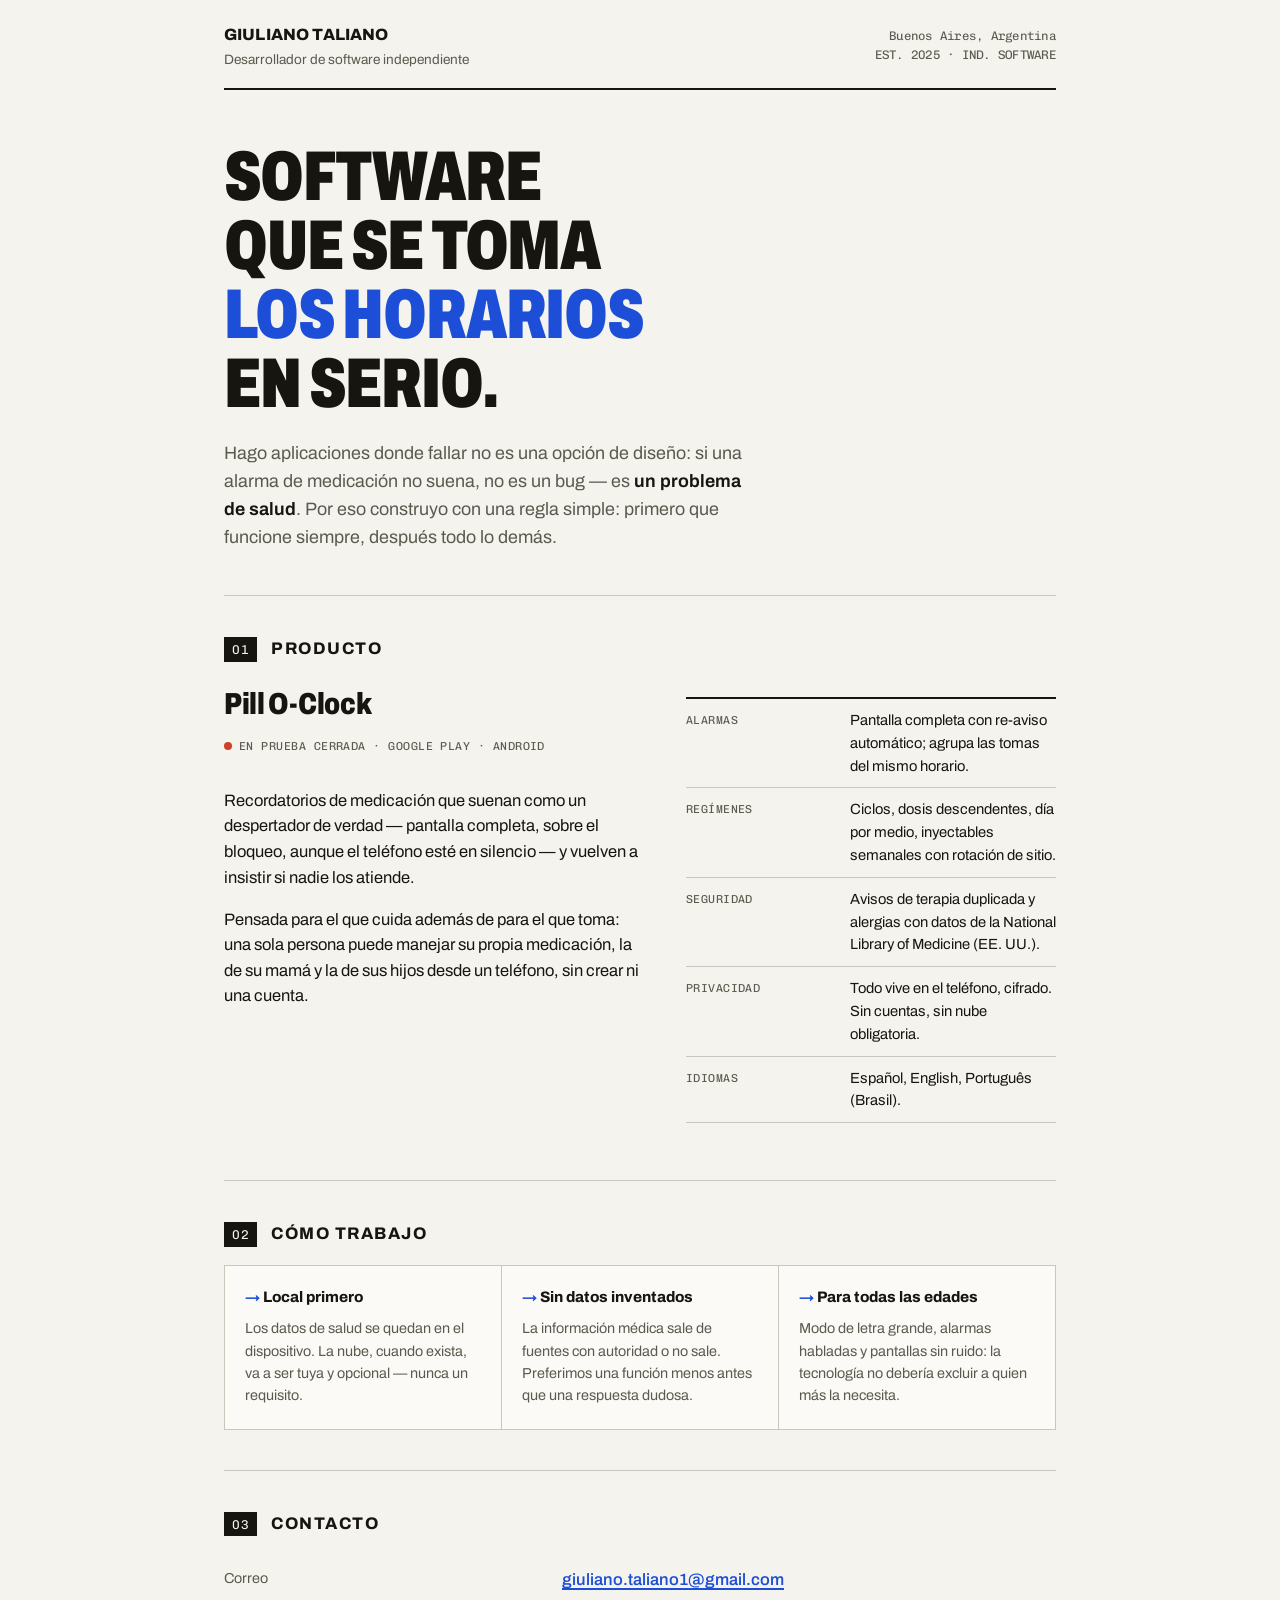
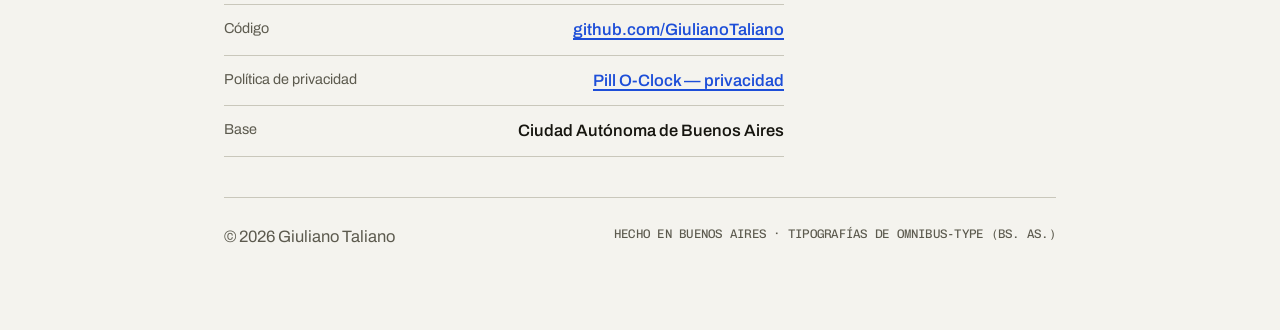
==== index.html @ 72acb2e9 "landing: prospecto editorial — Giuliano Taliano / Pill O-Clock Concepto: la página como prospecto de" ====
<!DOCTYPE html>
<html lang="es" data-theme="">
<head>
<meta charset="utf-8">
<meta name="viewport" content="width=device-width, initial-scale=1">
<title>Giuliano Taliano — software independiente, Buenos Aires</title>
<meta name="description" content="Desarrollador independiente en Buenos Aires. Hago Pill O-Clock: alarmas de medicación que suenan de verdad, con todos los datos en tu teléfono.">
<link rel="icon" href="data:image/svg+xml,%3Csvg xmlns='http://www.w3.org/2000/svg' viewBox='0 0 32 32'%3E%3Crect width='32' height='32' rx='6' fill='%231d4ed8'/%3E%3Ccircle cx='16' cy='16' r='9' fill='none' stroke='white' stroke-width='2.5'/%3E%3Cpath d='M16 10.5V16l4 2.5' fill='none' stroke='white' stroke-width='2.5' stroke-linecap='round'/%3E%3C/svg%3E">
<link rel="preconnect" href="https://fonts.googleapis.com">
<link rel="preconnect" href="https://fonts.gstatic.com" crossorigin>
<link href="https://fonts.googleapis.com/css2?family=Archivo:wdth,wght@62..125,400..900&family=Chivo+Mono:wght@400;500&display=swap" rel="stylesheet">
<style>
  :root {
    --paper: #f4f3ee;
    --ink: #16150f;
    --ink-soft: #5c5a4e;
    --line: #16150f;
    --line-soft: #c9c7bb;
    --blue: #1d4ed8;
    --alarm: #cf3f2a;
    --paper-raised: #fbfaf7;
  }
  @media (prefers-color-scheme: dark) {
    :root {
      --paper: #14161c;
      --ink: #e9e7dd;
      --ink-soft: #9a988c;
      --line: #e9e7dd;
      --line-soft: #33363f;
      --blue: #7d9bf0;
      --alarm: #e56a56;
      --paper-raised: #191c24;
    }
  }
  :root[data-theme="dark"] {
    --paper: #14161c; --ink: #e9e7dd; --ink-soft: #9a988c;
    --line: #e9e7dd; --line-soft: #33363f;
    --blue: #7d9bf0; --alarm: #e56a56; --paper-raised: #191c24;
  }
  :root[data-theme="light"] {
    --paper: #f4f3ee; --ink: #16150f; --ink-soft: #5c5a4e;
    --line: #16150f; --line-soft: #c9c7bb;
    --blue: #1d4ed8; --alarm: #cf3f2a; --paper-raised: #fbfaf7;
  }

  * { box-sizing: border-box; }
  html { scroll-behavior: smooth; }
  @media (prefers-reduced-motion: reduce) { html { scroll-behavior: auto; } }

  body {
    margin: 0;
    background: var(--paper);
    color: var(--ink);
    font-family: "Archivo", system-ui, sans-serif;
    font-variation-settings: "wdth" 100;
    line-height: 1.55;
    font-size: 16.5px;
  }

  .sheet {
    max-width: 880px;
    margin: 0 auto;
    padding: 0 24px 80px;
  }

  a { color: var(--blue); text-decoration-thickness: 1.5px; text-underline-offset: 3px; }
  a:focus-visible, button:focus-visible {
    outline: 2.5px solid var(--blue);
    outline-offset: 3px;
  }

  .mono {
    font-family: "Chivo Mono", ui-monospace, monospace;
    font-size: 0.78rem;
    letter-spacing: 0.02em;
  }

  /* ── Masthead ─────────────────────────────────── */
  header {
    display: flex;
    justify-content: space-between;
    align-items: center;
    gap: 16px;
    padding: 22px 0 18px;
    border-bottom: 2.5px solid var(--line);
  }
  .who { display: flex; flex-direction: column; gap: 2px; }
  .who .name {
    font-weight: 800;
    font-size: 1.02rem;
    letter-spacing: 0.01em;
    text-transform: uppercase;
  }
  .who .role { color: var(--ink-soft); font-size: 0.85rem; }
  .lot { color: var(--ink-soft); text-align: right; line-height: 1.5; }

  /* ── Portada del prospecto ────────────────────── */
  .lead { padding: 52px 0 44px; border-bottom: 1px solid var(--line-soft); }
  .lead h1 {
    margin: 0 0 22px;
    font-weight: 880;
    font-variation-settings: "wdth" 72;
    font-size: clamp(2.5rem, 7.5vw, 4.4rem);
    line-height: 0.98;
    letter-spacing: -0.015em;
    text-transform: uppercase;
    text-wrap: balance;
    max-width: 16ch;
  }
  .lead h1 em {
    font-style: normal;
    color: var(--blue);
  }
  .lead p {
    max-width: 52ch;
    margin: 0;
    font-size: 1.12rem;
    color: var(--ink-soft);
  }
  .lead p strong { color: var(--ink); font-weight: 650; }

  /* ── Secciones numeradas ──────────────────────── */
  section { padding: 40px 0; border-bottom: 1px solid var(--line-soft); }
  .sec-head {
    display: flex;
    align-items: baseline;
    gap: 14px;
    margin-bottom: 18px;
  }
  .sec-head .n {
    font-family: "Chivo Mono", ui-monospace, monospace;
    font-size: 0.8rem;
    color: var(--paper);
    background: var(--ink);
    padding: 3px 8px 2px;
    letter-spacing: 0.05em;
  }
  .sec-head h2 {
    margin: 0;
    font-size: 1.05rem;
    font-weight: 750;
    text-transform: uppercase;
    letter-spacing: 0.09em;
  }
  section > p { max-width: 60ch; margin: 12px 0; }

  /* Producto */
  .product {
    display: grid;
    grid-template-columns: minmax(0, 1.15fr) minmax(0, 1fr);
    gap: 36px;
    align-items: start;
  }
  @media (max-width: 680px) { .product { grid-template-columns: 1fr; } }

  .product h3 {
    margin: 0 0 4px;
    font-size: 1.9rem;
    font-weight: 850;
    font-variation-settings: "wdth" 80;
    letter-spacing: -0.01em;
  }
  .status {
    display: inline-flex;
    align-items: center;
    gap: 7px;
    margin: 6px 0 16px;
    font-family: "Chivo Mono", ui-monospace, monospace;
    font-size: 0.72rem;
    letter-spacing: 0.04em;
    color: var(--ink-soft);
  }
  .status::before {
    content: "";
    width: 8px; height: 8px;
    background: var(--alarm);
    border-radius: 50%;
    animation: tick 2.4s steps(1) infinite;
  }
  @keyframes tick { 50% { opacity: 0.25; } }
  @media (prefers-reduced-motion: reduce) { .status::before { animation: none; } }

  /* Tabla “composición” */
  .compo { border-top: 2px solid var(--line); }
  .compo-row {
    display: grid;
    grid-template-columns: 150px 1fr;
    gap: 14px;
    padding: 10px 0;
    border-bottom: 1px solid var(--line-soft);
    font-size: 0.92rem;
  }
  .compo-row dt {
    margin: 0;
    font-family: "Chivo Mono", ui-monospace, monospace;
    font-size: 0.72rem;
    letter-spacing: 0.04em;
    color: var(--ink-soft);
    padding-top: 3px;
  }
  .compo-row dd { margin: 0; }
  @media (max-width: 480px) {
    .compo-row { grid-template-columns: 1fr; gap: 2px; }
  }

  /* Principios */
  .principles {
    display: grid;
    grid-template-columns: repeat(auto-fit, minmax(230px, 1fr));
    gap: 1px;
    background: var(--line-soft);
    border: 1px solid var(--line-soft);
  }
  .principles article {
    background: var(--paper-raised);
    padding: 20px 20px 22px;
  }
  .principles h3 {
    margin: 0 0 8px;
    font-size: 0.95rem;
    font-weight: 750;
  }
  .principles h3::before {
    content: "→ ";
    color: var(--blue);
  }
  .principles p {
    margin: 0;
    font-size: 0.9rem;
    color: var(--ink-soft);
  }

  /* Contacto */
  .contact-list { margin: 0; padding: 0; list-style: none; max-width: 560px; }
  .contact-list li {
    display: flex;
    flex-wrap: wrap;
    justify-content: space-between;
    gap: 4px 20px;
    padding: 12px 0;
    border-bottom: 1px solid var(--line-soft);
  }
  .contact-list .k { color: var(--ink-soft); font-size: 0.9rem; }
  .contact-list a, .contact-list .v { font-weight: 550; overflow-wrap: anywhere; }

  footer {
    padding-top: 26px;
    display: flex;
    justify-content: space-between;
    flex-wrap: wrap;
    gap: 8px 24px;
    color: var(--ink-soft);
  }
</style>
</head>
<body>
<div class="sheet">

  <header>
    <div class="who">
      <span class="name">Giuliano Taliano</span>
      <span class="role">Desarrollador de software independiente</span>
    </div>
    <div class="lot mono">
      Buenos Aires, Argentina<br>
      EST. 2025 · IND. SOFTWARE
    </div>
  </header>

  <div class="lead">
    <h1>Software que se toma <em>los horarios</em> en serio.</h1>
    <p>Hago aplicaciones donde fallar no es una opción de diseño: si una alarma
    de medicación no suena, no es un bug — es <strong>un problema de salud</strong>.
    Por eso construyo con una regla simple: primero que funcione siempre,
    después todo lo demás.</p>
  </div>

  <section id="producto">
    <div class="sec-head">
      <span class="n">01</span>
      <h2>Producto</h2>
    </div>
    <div class="product">
      <div>
        <h3>Pill O-Clock</h3>
        <p class="status">EN PRUEBA CERRADA · GOOGLE PLAY · ANDROID</p>
        <p>Recordatorios de medicación que suenan como un despertador de
        verdad — pantalla completa, sobre el bloqueo, aunque el teléfono esté
        en silencio — y vuelven a insistir si nadie los atiende.</p>
        <p>Pensada para el que cuida además de para el que toma: una sola
        persona puede manejar su propia medicación, la de su mamá y la de sus
        hijos desde un teléfono, sin crear ni una cuenta.</p>
      </div>
      <dl class="compo">
        <div class="compo-row">
          <dt>ALARMAS</dt>
          <dd>Pantalla completa con re-aviso automático; agrupa las tomas del mismo horario.</dd>
        </div>
        <div class="compo-row">
          <dt>REGÍMENES</dt>
          <dd>Ciclos, dosis descendentes, día por medio, inyectables semanales con rotación de sitio.</dd>
        </div>
        <div class="compo-row">
          <dt>SEGURIDAD</dt>
          <dd>Avisos de terapia duplicada y alergias con datos de la National Library of Medicine (EE. UU.).</dd>
        </div>
        <div class="compo-row">
          <dt>PRIVACIDAD</dt>
          <dd>Todo vive en el teléfono, cifrado. Sin cuentas, sin nube obligatoria.</dd>
        </div>
        <div class="compo-row">
          <dt>IDIOMAS</dt>
          <dd>Español, English, Português (Brasil).</dd>
        </div>
      </dl>
    </div>
  </section>

  <section id="principios">
    <div class="sec-head">
      <span class="n">02</span>
      <h2>Cómo trabajo</h2>
    </div>
    <div class="principles">
      <article>
        <h3>Local primero</h3>
        <p>Los datos de salud se quedan en el dispositivo. La nube, cuando
        exista, va a ser tuya y opcional — nunca un requisito.</p>
      </article>
      <article>
        <h3>Sin datos inventados</h3>
        <p>La información médica sale de fuentes con autoridad o no sale.
        Preferimos una función menos antes que una respuesta dudosa.</p>
      </article>
      <article>
        <h3>Para todas las edades</h3>
        <p>Modo de letra grande, alarmas habladas y pantallas sin ruido:
        la tecnología no debería excluir a quien más la necesita.</p>
      </article>
    </div>
  </section>

  <section id="contacto">
    <div class="sec-head">
      <span class="n">03</span>
      <h2>Contacto</h2>
    </div>
    <ul class="contact-list">
      <li>
        <span class="k">Correo</span>
        <a href="mailto:giuliano.taliano1@gmail.com">giuliano.taliano1@gmail.com</a>
      </li>
      <li>
        <span class="k">Código</span>
        <a href="https://github.com/GiulianoTaliano" rel="me">github.com/GiulianoTaliano</a>
      </li>
      <li>
        <span class="k">Política de privacidad</span>
        <a href="https://giulianotaliano.github.io/pill-o-clock/privacy-policy.html">Pill O-Clock — privacidad</a>
      </li>
      <li>
        <span class="k">Base</span>
        <span class="v">Ciudad Autónoma de Buenos Aires</span>
      </li>
    </ul>
  </section>

  <footer>
    <span>© 2026 Giuliano Taliano</span>
    <span class="mono">HECHO EN BUENOS AIRES · TIPOGRAFÍAS DE OMNIBUS-TYPE (BS. AS.)</span>
  </footer>

</div>
</body>
</html>
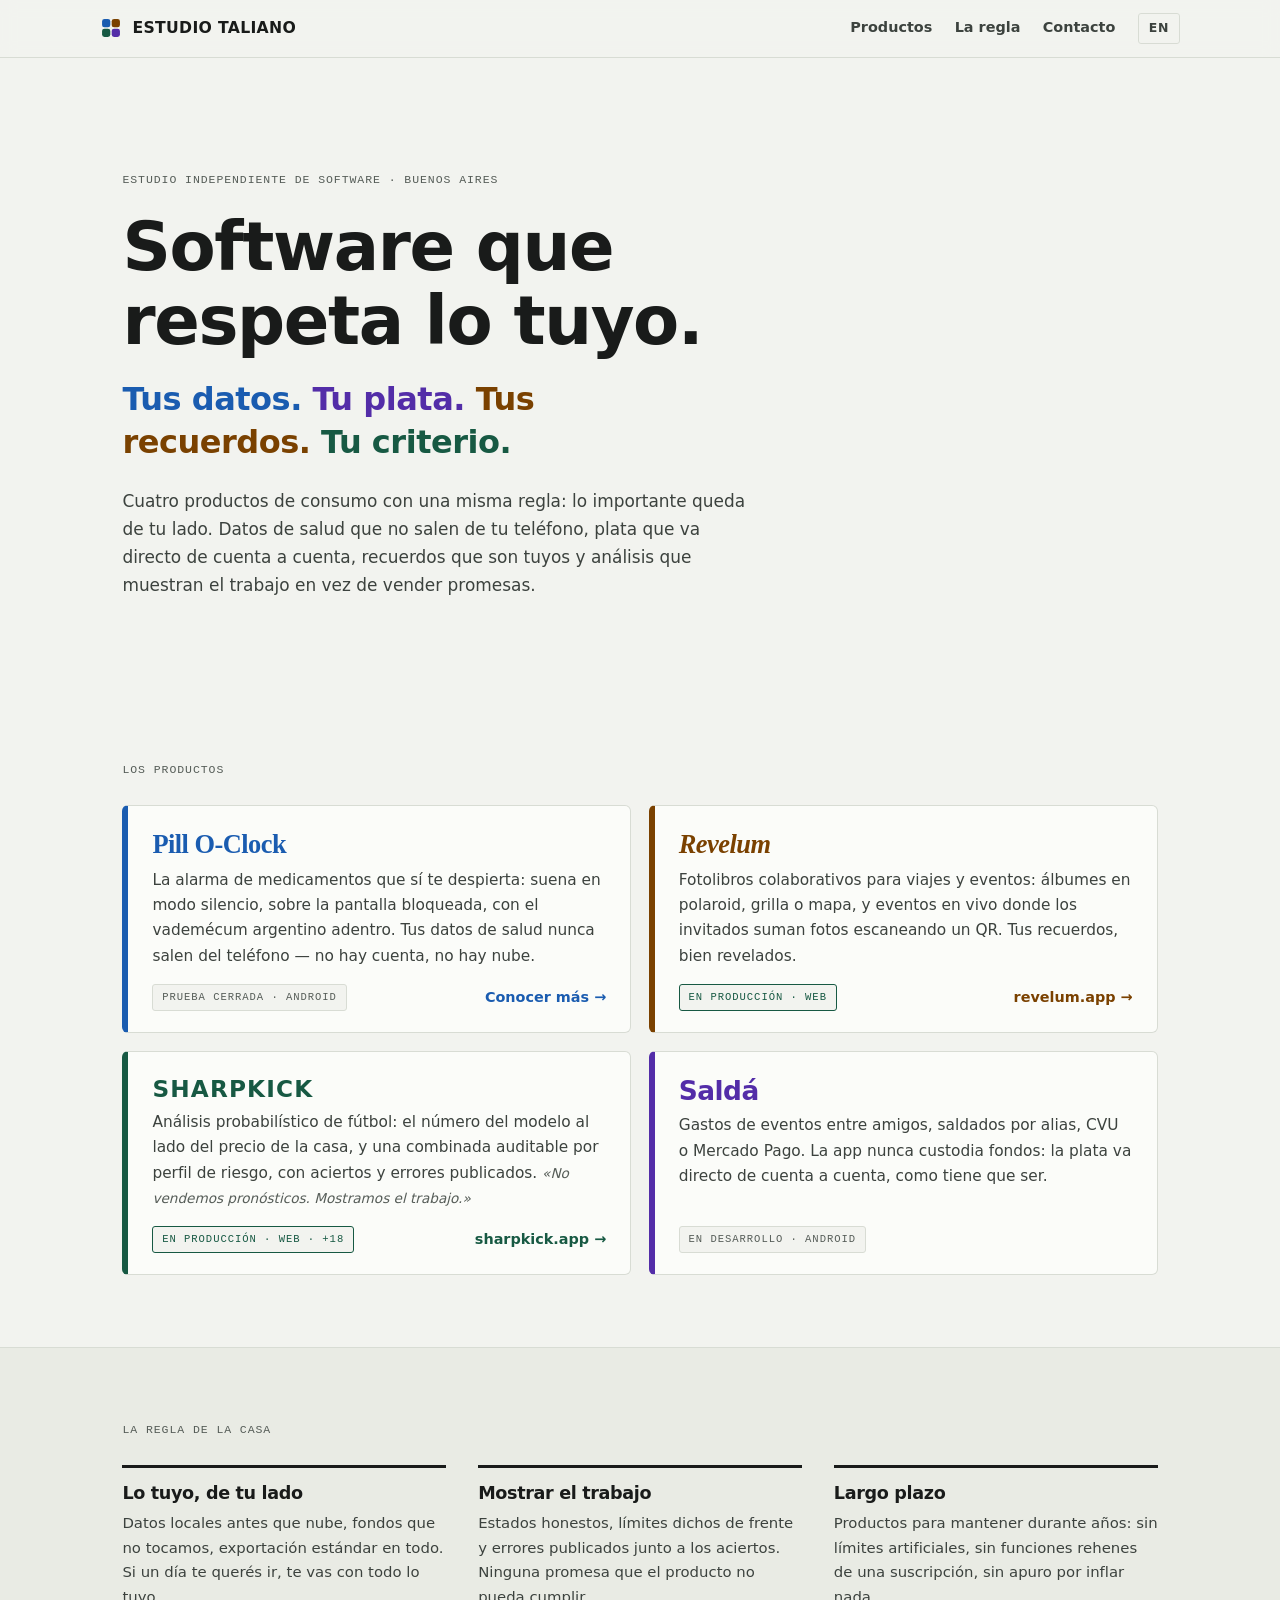
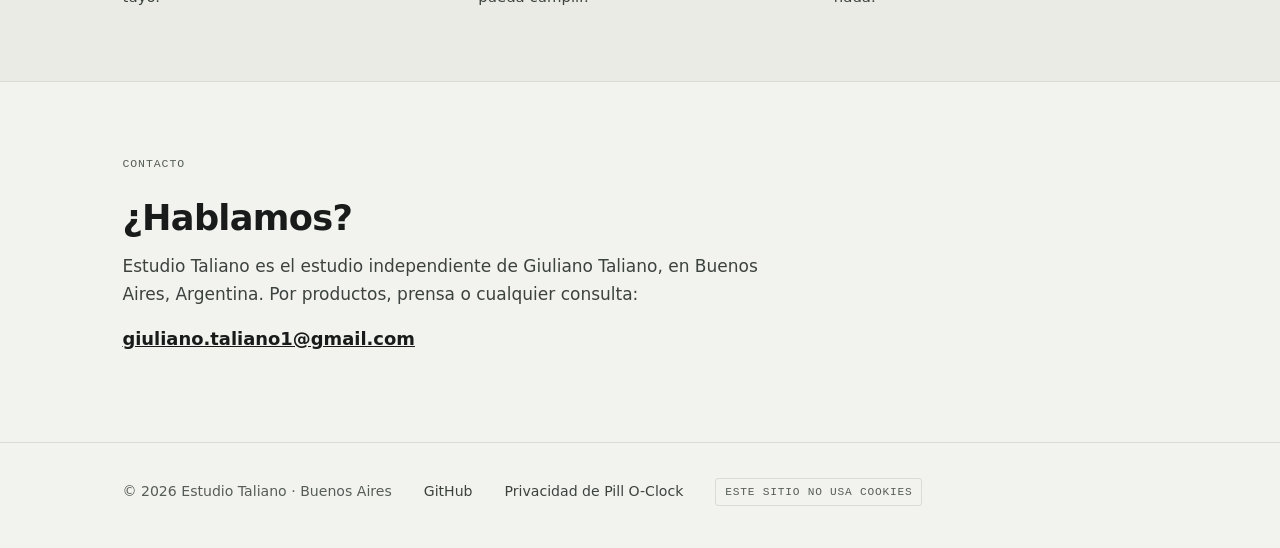
==== commit a9ede6d1: "Estudio Taliano: el sitio pasa de portfolio personal a sitio del estudio Nombre elegido por panel de" ====
--- a/index.html
+++ b/index.html
@@ -1,375 +1,341 @@
 <!DOCTYPE html>
-<html lang="es" data-theme="">
+<html lang="es">
 <head>
-<meta charset="utf-8">
-<meta name="viewport" content="width=device-width, initial-scale=1">
-<title>Giuliano Taliano — software independiente, Buenos Aires</title>
-<meta name="description" content="Desarrollador independiente en Buenos Aires. Hago Pill O-Clock: alarmas de medicación que suenan de verdad, con todos los datos en tu teléfono.">
-<link rel="icon" href="data:image/svg+xml,%3Csvg xmlns='http://www.w3.org/2000/svg' viewBox='0 0 32 32'%3E%3Crect width='32' height='32' rx='6' fill='%231d4ed8'/%3E%3Ccircle cx='16' cy='16' r='9' fill='none' stroke='white' stroke-width='2.5'/%3E%3Cpath d='M16 10.5V16l4 2.5' fill='none' stroke='white' stroke-width='2.5' stroke-linecap='round'/%3E%3C/svg%3E">
-<link rel="preconnect" href="https://fonts.googleapis.com">
-<link rel="preconnect" href="https://fonts.gstatic.com" crossorigin>
-<link href="https://fonts.googleapis.com/css2?family=Archivo:wdth,wght@62..125,400..900&family=Chivo+Mono:wght@400;500&display=swap" rel="stylesheet">
+<meta charset="UTF-8" />
+<meta name="viewport" content="width=device-width, initial-scale=1" />
+<title>Estudio Taliano — software independiente, Buenos Aires</title>
+<meta name="description" content="Estudio independiente de software en Buenos Aires. Cuatro productos de consumo con una misma regla: lo tuyo queda de tu lado. Pill O-Clock, Revelum, Sharpkick y Saldá." />
+<meta name="theme-color" content="#f2f3ef" />
+<meta name="color-scheme" content="light" />
+
+<!-- Marca del estudio: cuatro piezas, una por producto. Inline para que el
+     sitio siga la regla de la casa: cero pedidos externos. -->
+<link rel="icon" href="data:image/svg+xml,%3Csvg xmlns='http://www.w3.org/2000/svg' viewBox='0 0 32 32'%3E%3Crect x='3' y='3' width='12' height='12' rx='3.5' fill='%231a5cb0'/%3E%3Crect x='17' y='3' width='12' height='12' rx='3.5' fill='%237a4100'/%3E%3Crect x='3' y='17' width='12' height='12' rx='3.5' fill='%23175943'/%3E%3Crect x='17' y='17' width='12' height='12' rx='3.5' fill='%23532da8'/%3E%3C/svg%3E" />
+
+<meta property="og:type" content="website" />
+<meta property="og:title" content="Estudio Taliano — software independiente, Buenos Aires" />
+<meta property="og:description" content="Cuatro productos de consumo con una misma regla: lo tuyo queda de tu lado. Tus datos, tu plata, tus recuerdos, tu criterio." />
+<meta property="og:locale" content="es_AR" />
+<!-- Apunta al dominio github.io a propósito: sigue resolviendo aunque después
+     se sume un dominio propio, así la tarjeta de compartir nunca queda vacía. -->
+<meta property="og:image" content="https://giulianotaliano.github.io/og.jpg" />
+<meta property="og:image:width" content="1200" />
+<meta property="og:image:height" content="630" />
+<meta name="twitter:card" content="summary_large_image" />
+
+<script type="application/ld+json">
+{ "@context":"https://schema.org","@type":"Organization",
+  "name":"Estudio Taliano",
+  "founder":{"@type":"Person","name":"Giuliano Taliano"},
+  "email":"giuliano.taliano1@gmail.com",
+  "address":{"@type":"PostalAddress","addressLocality":"Buenos Aires","addressCountry":"AR"},
+  "url":"https://giulianotaliano.github.io/" }
+</script>
+
 <style>
-  :root {
-    --paper: #f4f3ee;
-    --ink: #16150f;
-    --ink-soft: #5c5a4e;
-    --line: #16150f;
-    --line-soft: #c9c7bb;
-    --blue: #1d4ed8;
-    --alarm: #cf3f2a;
-    --paper-raised: #fbfaf7;
-  }
-  @media (prefers-color-scheme: dark) {
-    :root {
-      --paper: #14161c;
-      --ink: #e9e7dd;
-      --ink-soft: #9a988c;
-      --line: #e9e7dd;
-      --line-soft: #33363f;
-      --blue: #7d9bf0;
-      --alarm: #e56a56;
-      --paper-raised: #191c24;
-    }
-  }
-  :root[data-theme="dark"] {
-    --paper: #14161c; --ink: #e9e7dd; --ink-soft: #9a988c;
-    --line: #e9e7dd; --line-soft: #33363f;
-    --blue: #7d9bf0; --alarm: #e56a56; --paper-raised: #191c24;
-  }
-  :root[data-theme="light"] {
-    --paper: #f4f3ee; --ink: #16150f; --ink-soft: #5c5a4e;
-    --line: #16150f; --line-soft: #c9c7bb;
-    --blue: #1d4ed8; --alarm: #cf3f2a; --paper-raised: #fbfaf7;
-  }
-
-  * { box-sizing: border-box; }
-  html { scroll-behavior: smooth; }
-  @media (prefers-reduced-motion: reduce) { html { scroll-behavior: auto; } }
-
-  body {
-    margin: 0;
-    background: var(--paper);
-    color: var(--ink);
-    font-family: "Archivo", system-ui, sans-serif;
-    font-variation-settings: "wdth" 100;
-    line-height: 1.55;
-    font-size: 16.5px;
-  }
-
-  .sheet {
-    max-width: 880px;
-    margin: 0 auto;
-    padding: 0 24px 80px;
-  }
-
-  a { color: var(--blue); text-decoration-thickness: 1.5px; text-underline-offset: 3px; }
-  a:focus-visible, button:focus-visible {
-    outline: 2.5px solid var(--blue);
-    outline-offset: 3px;
-  }
-
-  .mono {
-    font-family: "Chivo Mono", ui-monospace, monospace;
-    font-size: 0.78rem;
-    letter-spacing: 0.02em;
-  }
-
-  /* ── Masthead ─────────────────────────────────── */
-  header {
-    display: flex;
-    justify-content: space-between;
-    align-items: center;
-    gap: 16px;
-    padding: 22px 0 18px;
-    border-bottom: 2.5px solid var(--line);
-  }
-  .who { display: flex; flex-direction: column; gap: 2px; }
-  .who .name {
-    font-weight: 800;
-    font-size: 1.02rem;
-    letter-spacing: 0.01em;
-    text-transform: uppercase;
-  }
-  .who .role { color: var(--ink-soft); font-size: 0.85rem; }
-  .lot { color: var(--ink-soft); text-align: right; line-height: 1.5; }
-
-  /* ── Portada del prospecto ────────────────────── */
-  .lead { padding: 52px 0 44px; border-bottom: 1px solid var(--line-soft); }
-  .lead h1 {
-    margin: 0 0 22px;
-    font-weight: 880;
-    font-variation-settings: "wdth" 72;
-    font-size: clamp(2.5rem, 7.5vw, 4.4rem);
-    line-height: 0.98;
-    letter-spacing: -0.015em;
-    text-transform: uppercase;
-    text-wrap: balance;
-    max-width: 16ch;
-  }
-  .lead h1 em {
-    font-style: normal;
-    color: var(--blue);
-  }
-  .lead p {
-    max-width: 52ch;
-    margin: 0;
-    font-size: 1.12rem;
-    color: var(--ink-soft);
-  }
-  .lead p strong { color: var(--ink); font-weight: 650; }
-
-  /* ── Secciones numeradas ──────────────────────── */
-  section { padding: 40px 0; border-bottom: 1px solid var(--line-soft); }
-  .sec-head {
-    display: flex;
-    align-items: baseline;
-    gap: 14px;
-    margin-bottom: 18px;
-  }
-  .sec-head .n {
-    font-family: "Chivo Mono", ui-monospace, monospace;
-    font-size: 0.8rem;
-    color: var(--paper);
-    background: var(--ink);
-    padding: 3px 8px 2px;
-    letter-spacing: 0.05em;
-  }
-  .sec-head h2 {
-    margin: 0;
-    font-size: 1.05rem;
-    font-weight: 750;
-    text-transform: uppercase;
-    letter-spacing: 0.09em;
-  }
-  section > p { max-width: 60ch; margin: 12px 0; }
-
-  /* Producto */
-  .product {
-    display: grid;
-    grid-template-columns: minmax(0, 1.15fr) minmax(0, 1fr);
-    gap: 36px;
-    align-items: start;
-  }
-  @media (max-width: 680px) { .product { grid-template-columns: 1fr; } }
-
-  .product h3 {
-    margin: 0 0 4px;
-    font-size: 1.9rem;
-    font-weight: 850;
-    font-variation-settings: "wdth" 80;
-    letter-spacing: -0.01em;
-  }
-  .status {
-    display: inline-flex;
-    align-items: center;
-    gap: 7px;
-    margin: 6px 0 16px;
-    font-family: "Chivo Mono", ui-monospace, monospace;
-    font-size: 0.72rem;
-    letter-spacing: 0.04em;
-    color: var(--ink-soft);
-  }
-  .status::before {
-    content: "";
-    width: 8px; height: 8px;
-    background: var(--alarm);
-    border-radius: 50%;
-    animation: tick 2.4s steps(1) infinite;
-  }
-  @keyframes tick { 50% { opacity: 0.25; } }
-  @media (prefers-reduced-motion: reduce) { .status::before { animation: none; } }
-
-  /* Tabla “composición” */
-  .compo { border-top: 2px solid var(--line); }
-  .compo-row {
-    display: grid;
-    grid-template-columns: 150px 1fr;
-    gap: 14px;
-    padding: 10px 0;
-    border-bottom: 1px solid var(--line-soft);
-    font-size: 0.92rem;
-  }
-  .compo-row dt {
-    margin: 0;
-    font-family: "Chivo Mono", ui-monospace, monospace;
-    font-size: 0.72rem;
-    letter-spacing: 0.04em;
-    color: var(--ink-soft);
-    padding-top: 3px;
-  }
-  .compo-row dd { margin: 0; }
-  @media (max-width: 480px) {
-    .compo-row { grid-template-columns: 1fr; gap: 2px; }
-  }
-
-  /* Principios */
-  .principles {
-    display: grid;
-    grid-template-columns: repeat(auto-fit, minmax(230px, 1fr));
-    gap: 1px;
-    background: var(--line-soft);
-    border: 1px solid var(--line-soft);
-  }
-  .principles article {
-    background: var(--paper-raised);
-    padding: 20px 20px 22px;
-  }
-  .principles h3 {
-    margin: 0 0 8px;
-    font-size: 0.95rem;
-    font-weight: 750;
-  }
-  .principles h3::before {
-    content: "→ ";
-    color: var(--blue);
-  }
-  .principles p {
-    margin: 0;
-    font-size: 0.9rem;
-    color: var(--ink-soft);
-  }
-
-  /* Contacto */
-  .contact-list { margin: 0; padding: 0; list-style: none; max-width: 560px; }
-  .contact-list li {
-    display: flex;
-    flex-wrap: wrap;
-    justify-content: space-between;
-    gap: 4px 20px;
-    padding: 12px 0;
-    border-bottom: 1px solid var(--line-soft);
-  }
-  .contact-list .k { color: var(--ink-soft); font-size: 0.9rem; }
-  .contact-list a, .contact-list .v { font-weight: 550; overflow-wrap: anywhere; }
-
-  footer {
-    padding-top: 26px;
-    display: flex;
-    justify-content: space-between;
-    flex-wrap: wrap;
-    gap: 8px 24px;
-    color: var(--ink-soft);
-  }
+/* ════════════════════════════════════════════════════════════════════
+   Estudio Taliano — sitio del estudio
+
+   La decisión que ordena todo: el estudio es el marco neutro y LOS
+   PRODUCTOS llevan el color. El chrome del estudio es tinta sobre
+   porcelana, sans pesada + mono para etiquetas; cada producto aparece
+   con su propio acento y su propia voz tipográfica — cuatro lomos en
+   un estante. Nada de crema+serif+terracota ni oscuro+ácido: la
+   personalidad sale de los productos reales, no de una plantilla.
+
+   Cero pedidos externos: sin fuentes web, sin analítica, sin imágenes
+   remotas. Es la misma regla que venden los productos.
+   ════════════════════════════════════════════════════════════════════ */
+:root{
+  --paper:#f2f3ef;        /* porcelana fría — deliberadamente NO crema */
+  --paper-2:#e9ebe4;
+  --card:#fbfcf9;
+  --ink:#191b1a;
+  --body:#3c423e;
+  --muted:#565d58;
+  --rule:#d8dcd4;
+  /* Acentos = los productos. Oscurecidos para AA como texto sobre porcelana. */
+  --pill:#1a5cb0;         /* Pill O-Clock — su azul profundo real */
+  --revelum:#7a4100;      /* Revelum — su marrón cálido, bajado para AA */
+  --sharp:#175943;        /* Sharpkick — verde pizarra de DT */
+  --salda:#532da8;        /* Saldá — violeta propio, sin pisar a Mercado Pago */
+  --sans:ui-sans-serif,system-ui,-apple-system,"Segoe UI",Roboto,"Helvetica Neue",Arial,sans-serif;
+  --mono:ui-monospace,"Cascadia Code",Consolas,"SF Mono",Menlo,monospace;
+  --serif:"Iowan Old Style","Palatino Linotype",Palatino,Georgia,serif;
+  --maxw:1080px;
+}
+*,*::before,*::after{box-sizing:border-box;margin:0;padding:0}
+html{scroll-behavior:smooth;-webkit-text-size-adjust:100%}
+@media (prefers-reduced-motion:reduce){
+  html{scroll-behavior:auto}
+  *,*::before,*::after{animation-duration:.001ms!important;transition-duration:.001ms!important}
+}
+body{font-family:var(--sans);font-size:17px;line-height:1.65;color:var(--body);
+  background:var(--paper);-webkit-font-smoothing:antialiased;overflow-x:hidden}
+h1,h2,h3{color:var(--ink);line-height:1.1;letter-spacing:-.02em}
+p{margin:0 0 1rem}
+a{color:var(--ink)}
+:focus-visible{outline:2.5px solid var(--ink);outline-offset:3px;border-radius:4px}
+.wrap{max-width:var(--maxw);margin:0 auto;padding:0 1.4rem}
+.skip{position:absolute;left:-999px;background:var(--ink);color:var(--paper);padding:.7rem 1rem;z-index:100}
+.skip:focus{left:0}
+.mono{font-family:var(--mono);font-size:.72rem;letter-spacing:.08em;text-transform:uppercase}
+
+/* ── Header ─────────────────────────────────────────────────────── */
+header{position:sticky;top:0;z-index:50;background:color-mix(in srgb,var(--paper) 92%,transparent);
+  backdrop-filter:blur(8px);border-bottom:1px solid var(--rule)}
+.nav{display:flex;align-items:center;gap:1rem;padding:.8rem 0}
+.brand{display:flex;align-items:center;gap:.65rem;text-decoration:none;color:var(--ink)}
+.brand svg{flex:none}
+.brand b{font-weight:800;letter-spacing:.02em;font-size:.98rem;text-transform:uppercase}
+.nav-right{margin-left:auto;display:flex;gap:1.4rem;align-items:center}
+.nav-right a{color:var(--body);text-decoration:none;font-size:.9rem;font-weight:600}
+.nav-right a:hover{color:var(--ink);text-decoration:underline;text-underline-offset:4px}
+@media (max-width:640px){.nav-right a[data-opt]{display:none}}
+.lang{border:1.5px solid var(--rule);background:transparent;color:var(--body);font:inherit;
+  font-size:.78rem;font-weight:700;letter-spacing:.06em;padding:.26rem .62rem;border-radius:3px;cursor:pointer}
+.lang:hover{border-color:var(--ink);color:var(--ink)}
+
+/* ── Hero ───────────────────────────────────────────────────────── */
+.hero{padding:clamp(3.5rem,9vw,7rem) 0 clamp(2.5rem,6vw,4.5rem)}
+.hero .mono{color:var(--muted);display:block;margin-bottom:1.4rem}
+h1{font-size:clamp(2.3rem,1.2rem + 4.6vw,4.2rem);font-weight:800;max-width:14ch}
+/* La línea firma: cuatro sustantivos, cuatro productos, cuatro acentos. */
+.claims{margin-top:1.2rem;font-size:clamp(1.25rem,1rem + 1.6vw,2rem);font-weight:750;
+  letter-spacing:-.015em;line-height:1.35;max-width:24ch}
+.claims .c1{color:var(--pill)}
+.claims .c2{color:var(--salda)}
+.claims .c3{color:var(--revelum)}
+.claims .c4{color:var(--sharp)}
+.lede{margin-top:1.5rem;font-size:1.06rem;max-width:37em;color:var(--body)}
+
+/* ── Estante de productos ───────────────────────────────────────── */
+section{padding:clamp(2.8rem,6vw,4.5rem) 0}
+.kicker{display:block;color:var(--muted);margin-bottom:1.6rem}
+.shelf{display:grid;gap:1.1rem;grid-template-columns:1fr}
+@media (min-width:820px){.shelf{grid-template-columns:1fr 1fr}}
+.spine{position:relative;display:flex;flex-direction:column;gap:.55rem;background:var(--card);
+  border:1px solid var(--rule);border-left-width:6px;border-radius:6px;
+  padding:1.5rem 1.5rem 1.3rem;min-height:13.5rem}
+.spine[data-p="pill"]{border-left-color:var(--pill)}
+.spine[data-p="revelum"]{border-left-color:var(--revelum)}
+.spine[data-p="sharp"]{border-left-color:var(--sharp)}
+.spine[data-p="salda"]{border-left-color:var(--salda)}
+/* Cada nombre en su propia voz: cuatro lomos distintos en el mismo estante. */
+.spine h3{font-size:1.65rem;font-weight:700}
+.spine[data-p="pill"] h3{font-family:var(--serif);color:var(--pill)}
+.spine[data-p="revelum"] h3{font-family:Georgia,serif;font-style:italic;color:var(--revelum);font-weight:600}
+.spine[data-p="sharp"] h3{color:var(--sharp);text-transform:uppercase;letter-spacing:.05em;font-weight:800;font-size:1.45rem}
+.spine[data-p="salda"] h3{color:var(--salda);font-weight:800}
+.spine p{font-size:.96rem;margin:0;flex:1}
+.spine .meta{display:flex;flex-wrap:wrap;gap:.5rem;align-items:center;margin-top:.4rem}
+.tag{font-family:var(--mono);font-size:.66rem;letter-spacing:.09em;text-transform:uppercase;
+  padding:.24rem .55rem;border-radius:3px;border:1px solid var(--rule);color:var(--muted);background:var(--paper)}
+.tag.live{border-color:var(--sharp);color:var(--sharp)}
+.spine .go{margin-left:auto;font-size:.9rem;font-weight:700;text-decoration:none}
+.spine .go:hover{text-decoration:underline;text-underline-offset:4px}
+.spine[data-p="pill"] .go{color:var(--pill)}
+.spine[data-p="revelum"] .go{color:var(--revelum)}
+.spine[data-p="sharp"] .go{color:var(--sharp)}
+.quote{font-size:.85rem;color:var(--muted);font-style:italic}
+
+/* ── La regla de la casa ────────────────────────────────────────── */
+.rules{background:var(--paper-2);border-block:1px solid var(--rule)}
+.rules-grid{display:grid;gap:2rem;grid-template-columns:1fr}
+@media (min-width:820px){.rules-grid{grid-template-columns:repeat(3,1fr)}}
+.rule-item{border-top:3px solid var(--ink);padding-top:1rem}
+.rule-item h3{font-size:1.1rem;margin-bottom:.5rem;font-weight:750}
+.rule-item p{font-size:.93rem;color:var(--body);margin:0}
+
+/* ── Contacto / colofón ─────────────────────────────────────────── */
+.contact h2{font-size:clamp(1.6rem,1.2rem + 1.6vw,2.2rem);font-weight:800;margin-bottom:.9rem}
+.contact p{max-width:38em}
+.contact .mail{font-size:1.12rem;font-weight:700;color:var(--ink)}
+footer{border-top:1px solid var(--rule);padding:2.2rem 0 2.6rem;font-size:.88rem;color:var(--muted)}
+.foot{display:flex;flex-wrap:wrap;gap:1rem 2rem;align-items:center}
+footer a{color:var(--body);text-decoration:none}
+footer a:hover{text-decoration:underline;text-underline-offset:4px}
+.nocookie{font-family:var(--mono);font-size:.7rem;letter-spacing:.07em;text-transform:uppercase;
+  border:1px solid var(--rule);border-radius:3px;padding:.24rem .55rem}
 </style>
 </head>
 <body>
-<div class="sheet">
-
-  <header>
-    <div class="who">
-      <span class="name">Giuliano Taliano</span>
-      <span class="role">Desarrollador de software independiente</span>
+<a class="skip" href="#productos" data-i="skip">Saltar al contenido</a>
+
+<header>
+  <nav class="wrap nav" aria-label="Principal">
+    <a class="brand" href="#top">
+      <svg width="22" height="22" viewBox="0 0 32 32" aria-hidden="true">
+        <rect x="3" y="3" width="12" height="12" rx="3.5" fill="#1a5cb0"/>
+        <rect x="17" y="3" width="12" height="12" rx="3.5" fill="#7a4100"/>
+        <rect x="3" y="17" width="12" height="12" rx="3.5" fill="#175943"/>
+        <rect x="17" y="17" width="12" height="12" rx="3.5" fill="#532da8"/>
+      </svg>
+      <b>Estudio Taliano</b>
+    </a>
+    <div class="nav-right">
+      <a href="#productos" data-i="n1">Productos</a>
+      <a href="#regla" data-opt data-i="n2">La regla</a>
+      <a href="#contacto" data-i="n3">Contacto</a>
+      <button class="lang" id="lang" type="button" aria-label="Switch to English">EN</button>
     </div>
-    <div class="lot mono">
-      Buenos Aires, Argentina<br>
-      EST. 2025 · IND. SOFTWARE
+  </nav>
+</header>
+
+<main id="top">
+
+<!-- ══ HERO ═══════════════════════════════════════════════════════ -->
+<div class="hero">
+  <div class="wrap">
+    <span class="mono" data-i="eyebrow">Estudio independiente de software · Buenos Aires</span>
+    <h1 data-i="h1">Software que respeta lo tuyo.</h1>
+    <p class="claims" data-i-html="claims"><span class="c1">Tus datos.</span> <span class="c2">Tu plata.</span> <span class="c3">Tus recuerdos.</span> <span class="c4">Tu criterio.</span></p>
+    <p class="lede" data-i="lede">Cuatro productos de consumo con una misma regla: lo importante queda
+      de tu lado. Datos de salud que no salen de tu teléfono, plata que va directo de cuenta a cuenta,
+      recuerdos que son tuyos y análisis que muestran el trabajo en vez de vender promesas.</p>
+  </div>
+</div>
+
+<!-- ══ ESTANTE ════════════════════════════════════════════════════ -->
+<section id="productos">
+  <div class="wrap">
+    <span class="kicker mono" data-i="k1">Los productos</span>
+    <div class="shelf">
+
+      <article class="spine" data-p="pill">
+        <h3>Pill O-Clock</h3>
+        <p data-i="p1">La alarma de medicamentos que sí te despierta: suena en modo silencio, sobre la
+          pantalla bloqueada, con el vademécum argentino adentro. Tus datos de salud nunca salen del
+          teléfono — no hay cuenta, no hay nube.</p>
+        <div class="meta">
+          <span class="tag" data-i="p1s">Prueba cerrada · Android</span>
+          <a class="go" href="https://giulianotaliano.github.io/pill-o-clock/" data-i="go1">Conocer más →</a>
+        </div>
+      </article>
+
+      <article class="spine" data-p="revelum">
+        <h3>Revelum</h3>
+        <p data-i="p2">Fotolibros colaborativos para viajes y eventos: álbumes en polaroid, grilla o mapa,
+          y eventos en vivo donde los invitados suman fotos escaneando un QR. Tus recuerdos, bien
+          revelados.</p>
+        <div class="meta">
+          <span class="tag live" data-i="p2s">En producción · Web</span>
+          <a class="go" href="https://revelum.app" rel="noopener" data-i="go2">revelum.app →</a>
+        </div>
+      </article>
+
+      <article class="spine" data-p="sharp">
+        <h3>Sharpkick</h3>
+        <p data-i="p3">Análisis probabilístico de fútbol: el número del modelo al lado del precio de la
+          casa, y una combinada auditable por perfil de riesgo, con aciertos y errores publicados.
+          <span class="quote" data-i="p3q">«No vendemos pronósticos. Mostramos el trabajo.»</span></p>
+        <div class="meta">
+          <span class="tag live" data-i="p3s">En producción · Web · +18</span>
+          <a class="go" href="https://sharpkick.app" rel="noopener" data-i="go3">sharpkick.app →</a>
+        </div>
+      </article>
+
+      <article class="spine" data-p="salda">
+        <h3>Saldá</h3>
+        <p data-i="p4">Gastos de eventos entre amigos, saldados por alias, CVU o Mercado Pago. La app
+          nunca custodia fondos: la plata va directo de cuenta a cuenta, como tiene que ser.</p>
+        <div class="meta">
+          <span class="tag" data-i="p4s">En desarrollo · Android</span>
+        </div>
+      </article>
+
     </div>
-  </header>
-
-  <div class="lead">
-    <h1>Software que se toma <em>los horarios</em> en serio.</h1>
-    <p>Hago aplicaciones donde fallar no es una opción de diseño: si una alarma
-    de medicación no suena, no es un bug — es <strong>un problema de salud</strong>.
-    Por eso construyo con una regla simple: primero que funcione siempre,
-    después todo lo demás.</p>
-  </div>
-
-  <section id="producto">
-    <div class="sec-head">
-      <span class="n">01</span>
-      <h2>Producto</h2>
+  </div>
+</section>
+
+<!-- ══ LA REGLA ═══════════════════════════════════════════════════ -->
+<section id="regla" class="rules">
+  <div class="wrap">
+    <span class="kicker mono" data-i="k2">La regla de la casa</span>
+    <div class="rules-grid">
+      <div class="rule-item">
+        <h3 data-i="r1t">Lo tuyo, de tu lado</h3>
+        <p data-i="r1p">Datos locales antes que nube, fondos que no tocamos, exportación estándar en
+          todo. Si un día te querés ir, te vas con todo lo tuyo.</p>
+      </div>
+      <div class="rule-item">
+        <h3 data-i="r2t">Mostrar el trabajo</h3>
+        <p data-i="r2p">Estados honestos, límites dichos de frente y errores publicados junto a los
+          aciertos. Ninguna promesa que el producto no pueda cumplir.</p>
+      </div>
+      <div class="rule-item">
+        <h3 data-i="r3t">Largo plazo</h3>
+        <p data-i="r3p">Productos para mantener durante años: sin límites artificiales, sin funciones
+          rehenes de una suscripción, sin apuro por inflar nada.</p>
+      </div>
     </div>
-    <div class="product">
-      <div>
-        <h3>Pill O-Clock</h3>
-        <p class="status">EN PRUEBA CERRADA · GOOGLE PLAY · ANDROID</p>
-        <p>Recordatorios de medicación que suenan como un despertador de
-        verdad — pantalla completa, sobre el bloqueo, aunque el teléfono esté
-        en silencio — y vuelven a insistir si nadie los atiende.</p>
-        <p>Pensada para el que cuida además de para el que toma: una sola
-        persona puede manejar su propia medicación, la de su mamá y la de sus
-        hijos desde un teléfono, sin crear ni una cuenta.</p>
-      </div>
-      <dl class="compo">
-        <div class="compo-row">
-          <dt>ALARMAS</dt>
-          <dd>Pantalla completa con re-aviso automático; agrupa las tomas del mismo horario.</dd>
-        </div>
-        <div class="compo-row">
-          <dt>REGÍMENES</dt>
-          <dd>Ciclos, dosis descendentes, día por medio, inyectables semanales con rotación de sitio.</dd>
-        </div>
-        <div class="compo-row">
-          <dt>SEGURIDAD</dt>
-          <dd>Avisos de terapia duplicada y alergias con datos de la National Library of Medicine (EE. UU.).</dd>
-        </div>
-        <div class="compo-row">
-          <dt>PRIVACIDAD</dt>
-          <dd>Todo vive en el teléfono, cifrado. Sin cuentas, sin nube obligatoria.</dd>
-        </div>
-        <div class="compo-row">
-          <dt>IDIOMAS</dt>
-          <dd>Español, English, Português (Brasil).</dd>
-        </div>
-      </dl>
-    </div>
-  </section>
-
-  <section id="principios">
-    <div class="sec-head">
-      <span class="n">02</span>
-      <h2>Cómo trabajo</h2>
-    </div>
-    <div class="principles">
-      <article>
-        <h3>Local primero</h3>
-        <p>Los datos de salud se quedan en el dispositivo. La nube, cuando
-        exista, va a ser tuya y opcional — nunca un requisito.</p>
-      </article>
-      <article>
-        <h3>Sin datos inventados</h3>
-        <p>La información médica sale de fuentes con autoridad o no sale.
-        Preferimos una función menos antes que una respuesta dudosa.</p>
-      </article>
-      <article>
-        <h3>Para todas las edades</h3>
-        <p>Modo de letra grande, alarmas habladas y pantallas sin ruido:
-        la tecnología no debería excluir a quien más la necesita.</p>
-      </article>
-    </div>
-  </section>
-
-  <section id="contacto">
-    <div class="sec-head">
-      <span class="n">03</span>
-      <h2>Contacto</h2>
-    </div>
-    <ul class="contact-list">
-      <li>
-        <span class="k">Correo</span>
-        <a href="mailto:giuliano.taliano1@gmail.com">giuliano.taliano1@gmail.com</a>
-      </li>
-      <li>
-        <span class="k">Código</span>
-        <a href="https://github.com/GiulianoTaliano" rel="me">github.com/GiulianoTaliano</a>
-      </li>
-      <li>
-        <span class="k">Política de privacidad</span>
-        <a href="https://giulianotaliano.github.io/pill-o-clock/privacy-policy.html">Pill O-Clock — privacidad</a>
-      </li>
-      <li>
-        <span class="k">Base</span>
-        <span class="v">Ciudad Autónoma de Buenos Aires</span>
-      </li>
-    </ul>
-  </section>
-
-  <footer>
-    <span>© 2026 Giuliano Taliano</span>
-    <span class="mono">HECHO EN BUENOS AIRES · TIPOGRAFÍAS DE OMNIBUS-TYPE (BS. AS.)</span>
-  </footer>
-
-</div>
+  </div>
+</section>
+
+<!-- ══ CONTACTO ═══════════════════════════════════════════════════ -->
+<section id="contacto" class="contact">
+  <div class="wrap">
+    <span class="kicker mono" data-i="k3">Contacto</span>
+    <h2 data-i="c1">¿Hablamos?</h2>
+    <p data-i="c2">Estudio Taliano es el estudio independiente de Giuliano Taliano, en Buenos Aires,
+      Argentina. Por productos, prensa o cualquier consulta:</p>
+    <p><a class="mail" href="mailto:giuliano.taliano1@gmail.com">giuliano.taliano1@gmail.com</a></p>
+  </div>
+</section>
+</main>
+
+<footer>
+  <div class="wrap foot">
+    <span>© 2026 Estudio Taliano · Buenos Aires</span>
+    <a href="https://github.com/GiulianoTaliano" rel="noopener">GitHub</a>
+    <a href="https://giulianotaliano.github.io/pill-o-clock/privacy-policy.html" data-i="f1">Privacidad de Pill O-Clock</a>
+    <span class="nocookie" data-i="f2">Este sitio no usa cookies</span>
+  </div>
+</footer>
+
+<script>
+/* El sitio se entrega completo en castellano; el inglés se aplica encima.
+   Si este script nunca corre, la página igual está terminada. */
+var EN = {
+ skip:"Skip to content",
+ n1:"Products", n2:"The rule", n3:"Contact",
+ eyebrow:"Independent software studio · Buenos Aires",
+ h1:"Software that respects what's yours.",
+ claims:'<span class="c1">Your data.</span> <span class="c2">Your money.</span> <span class="c3">Your memories.</span> <span class="c4">Your judgment.</span>',
+ lede:"Four consumer products, one non-negotiable rule: what matters stays on your side. Health data that never leaves your phone, money that moves account to account, memories that remain yours, and analysis that shows its work instead of selling promises.",
+ k1:"The products", k2:"House rule", k3:"Contact",
+ p1:"The medication alarm that actually wakes you: it rings through silent mode, over the lock screen, with Argentina's national drug catalogue built in. Your health data never leaves the phone — no account, no cloud.",
+ p1s:"Closed beta · Android", go1:"Learn more →",
+ p2:"Collaborative photo books for trips and events: albums as scattered polaroids, grids or a map, and live events where guests add photos by scanning a QR. Your memories, beautifully revealed.",
+ p2s:"In production · Web", go2:"revelum.app →",
+ p3:"Probabilistic football analysis: the model's number next to the bookmaker's price, and one auditable parlay per risk profile, with hits and misses published alike.",
+ p3q:"“We don't sell picks. We show the work.”",
+ p3s:"In production · Web · 18+", go3:"sharpkick.app →",
+ p4:"Event expenses among friends, settled by bank alias, CVU or Mercado Pago. The app never holds funds: money moves straight from account to account, as it should.",
+ p4s:"In development · Android",
+ r1t:"Yours stays on your side",
+ r1p:"Local before cloud, funds we never touch, standard exports everywhere. If you ever want to leave, you leave with everything that's yours.",
+ r2t:"Show the work",
+ r2p:"Honest statuses, limits stated upfront, and misses published next to the hits. No promise the product can't keep.",
+ r3t:"Built for the long run",
+ r3p:"Products meant to be maintained for years: no artificial caps, no features held hostage by a subscription, no rush to inflate anything.",
+ c1:"Let's talk",
+ c2:"Estudio Taliano is the independent studio of Giuliano Taliano, in Buenos Aires, Argentina. For products, press or anything else:",
+ f1:"Pill O-Clock privacy", f2:"This site uses no cookies"
+};
+(function(){
+  var btn=document.getElementById("lang"), es={}, en=false;
+  var nodes=document.querySelectorAll("[data-i],[data-i-html]");
+  nodes.forEach(function(el){ es[el.getAttribute("data-i")||el.getAttribute("data-i-html")]=el.innerHTML; });
+  btn.addEventListener("click",function(){
+    en=!en; var d=en?EN:es;
+    nodes.forEach(function(el){ var k=el.getAttribute("data-i")||el.getAttribute("data-i-html");
+      if(d[k]!=null) el.innerHTML=d[k]; });
+    document.documentElement.lang=en?"en":"es";
+    btn.textContent=en?"ES":"EN";
+    btn.setAttribute("aria-label",en?"Cambiar a español":"Switch to English");
+  });
+})();
+</script>
 </body>
 </html>
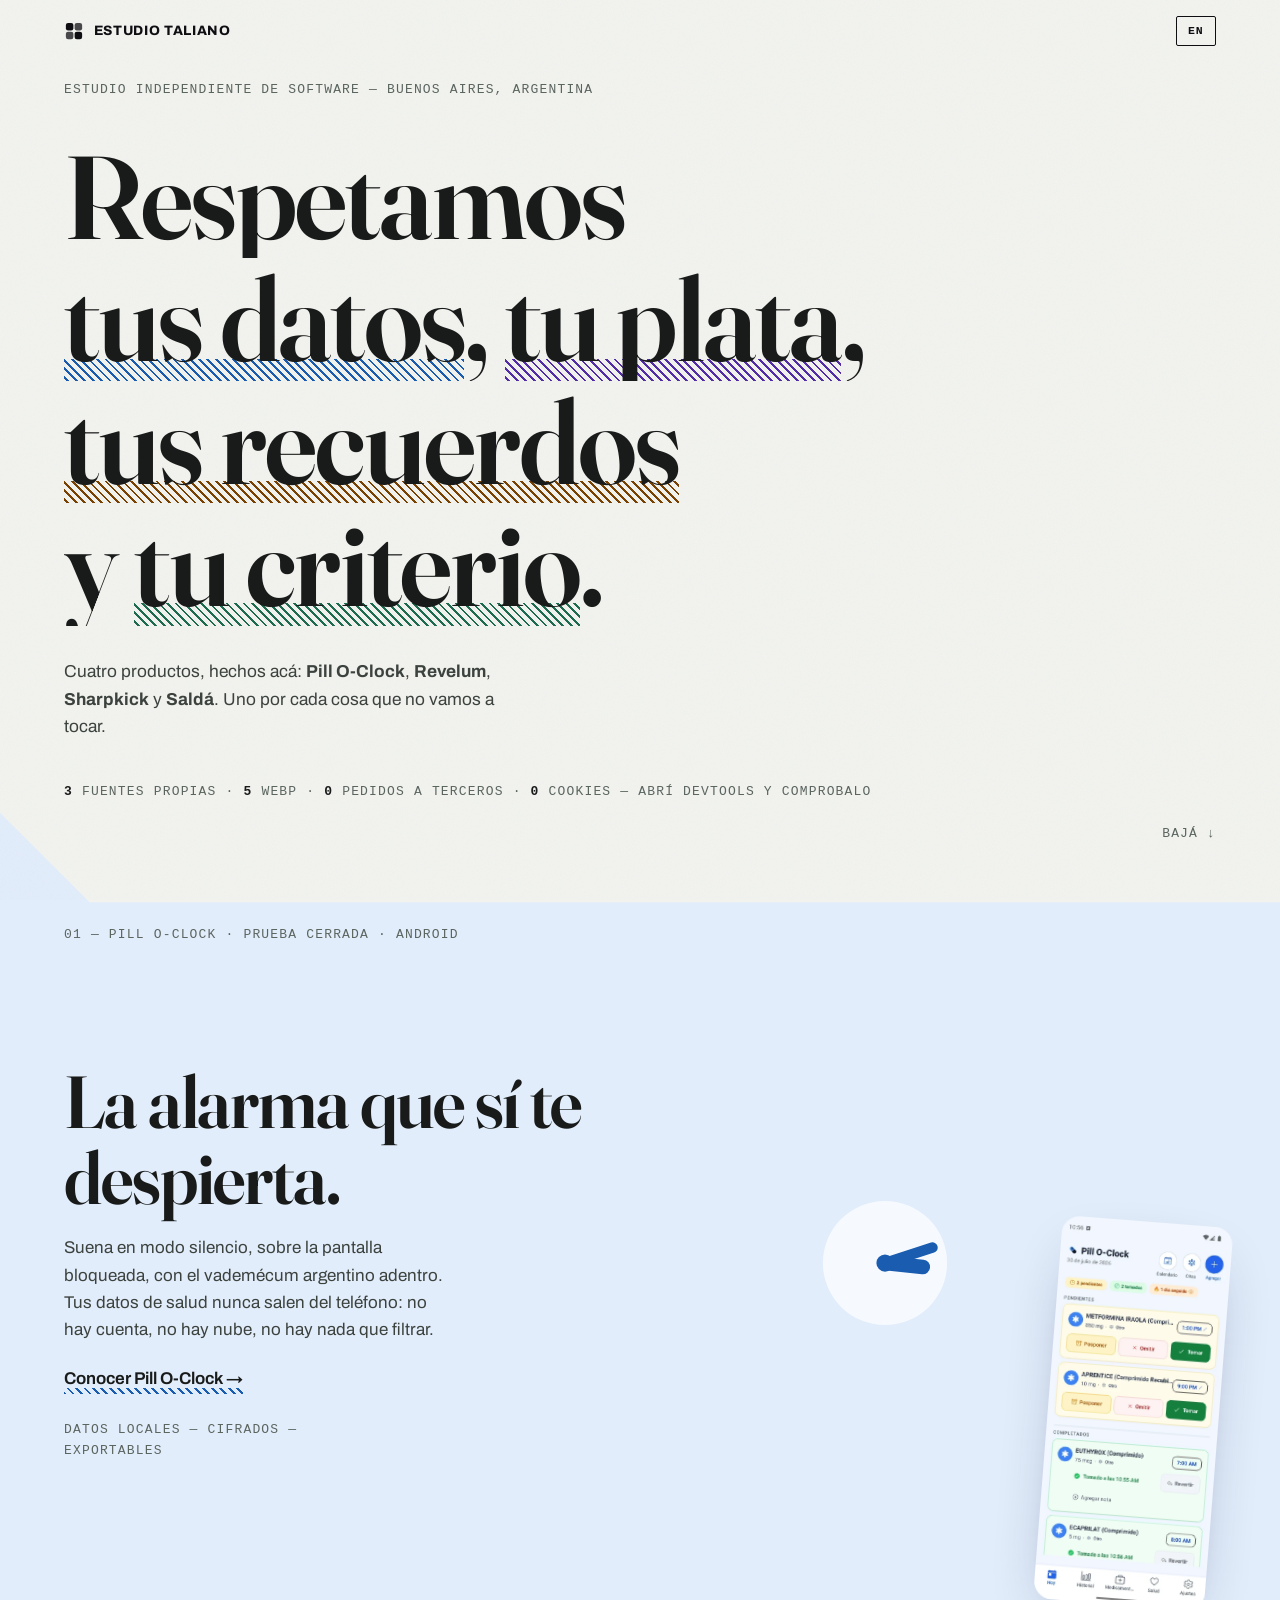
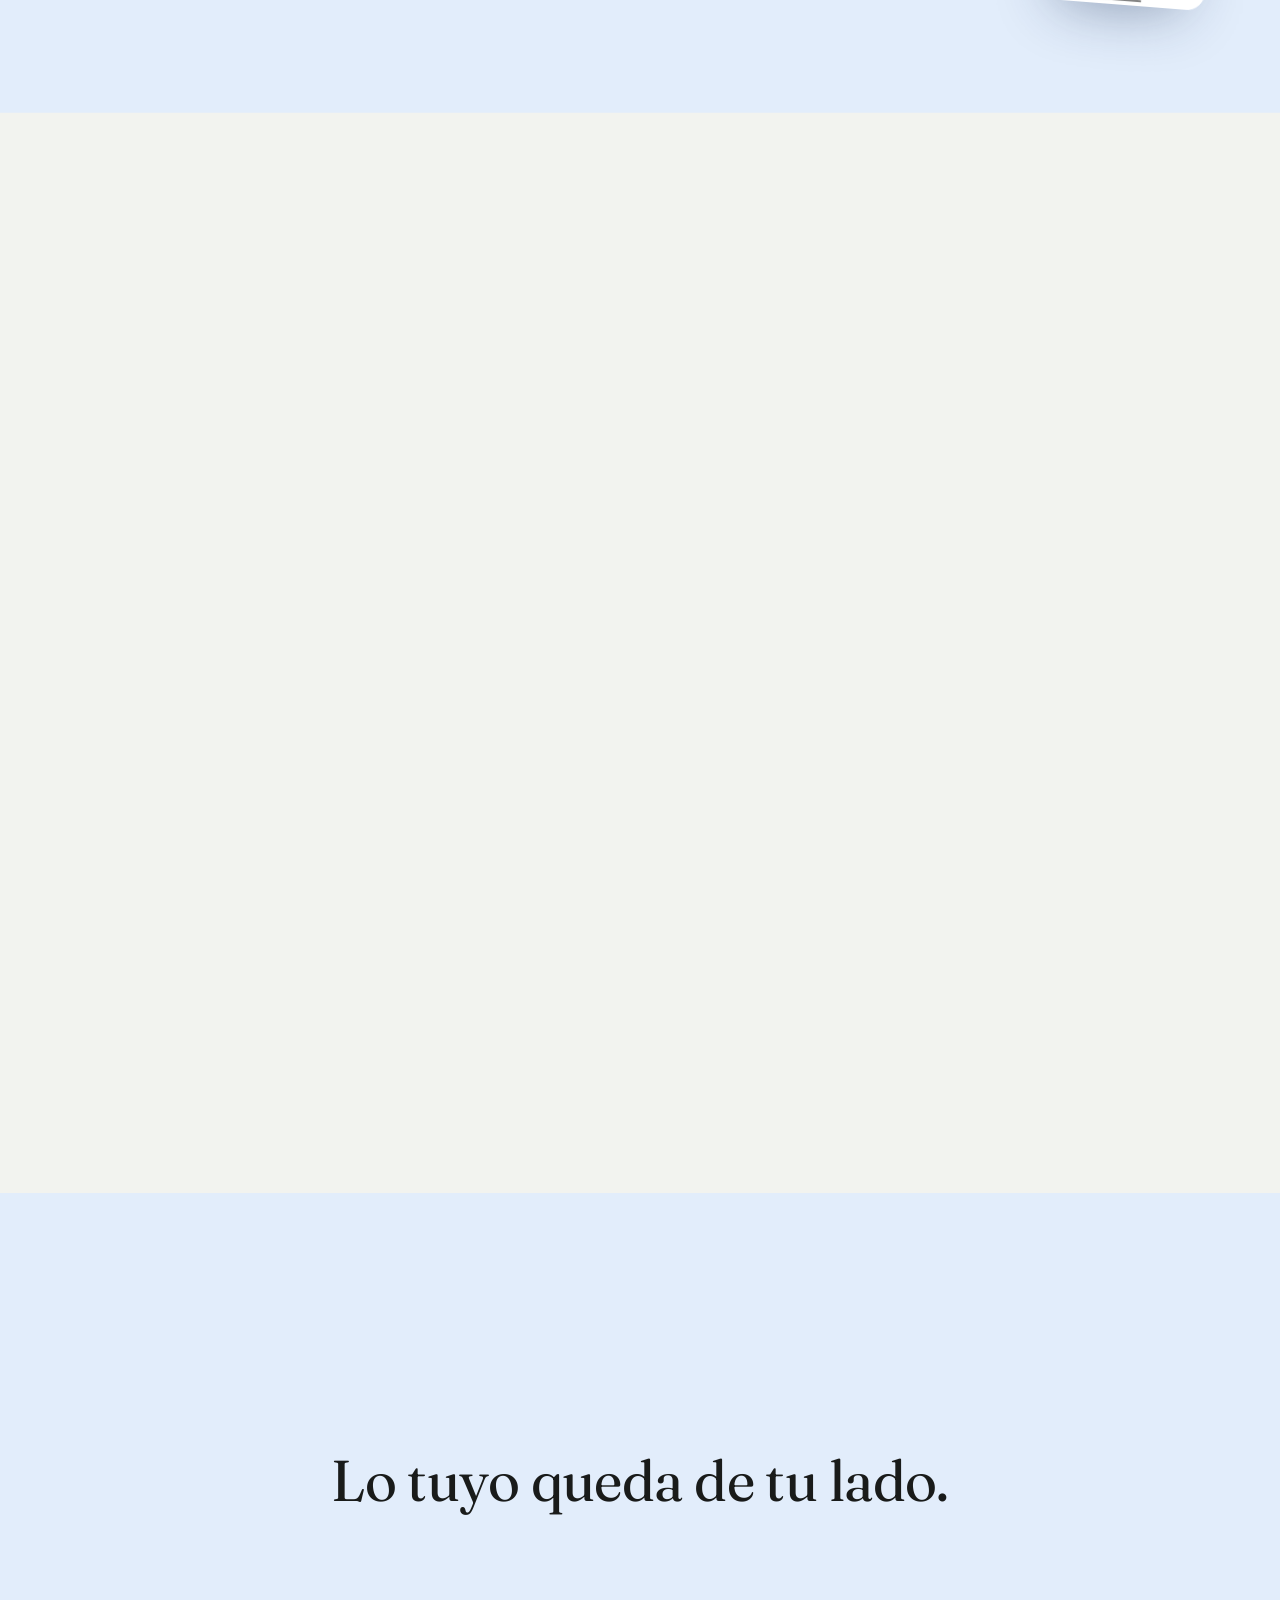
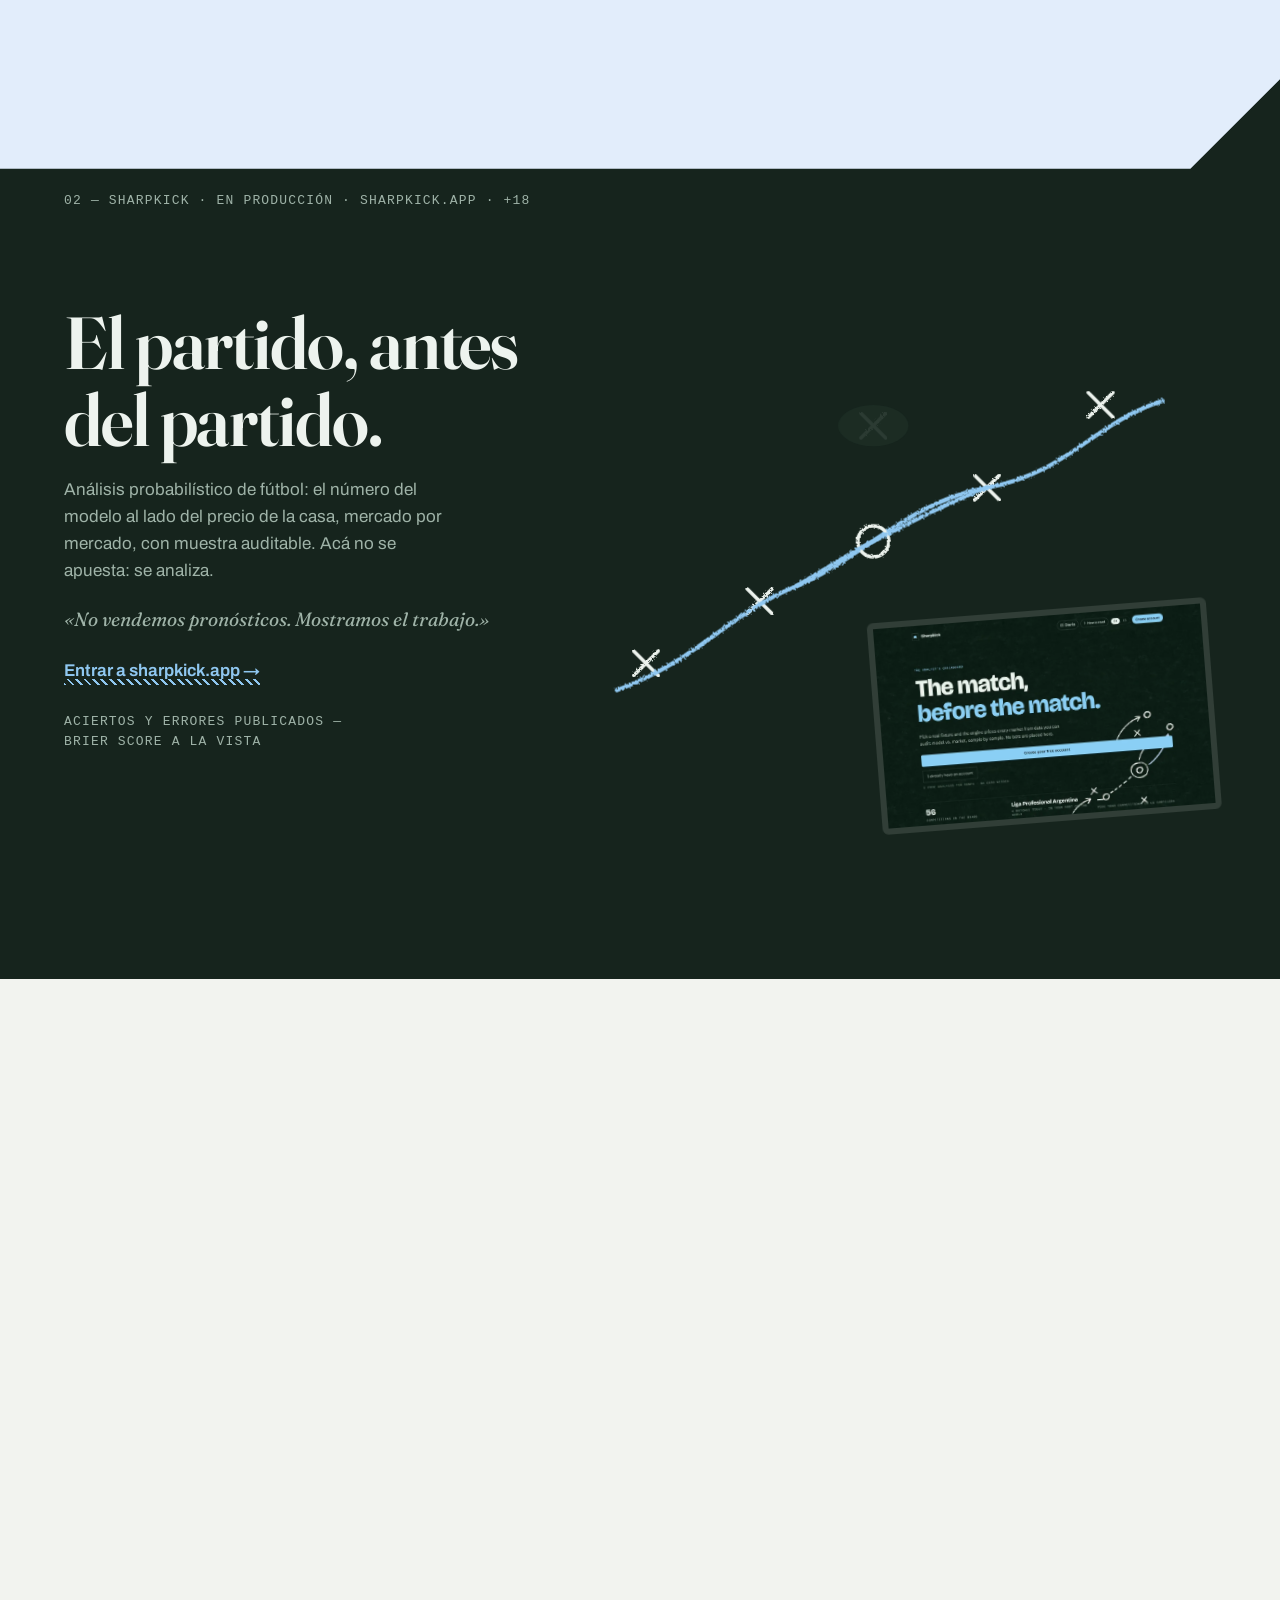
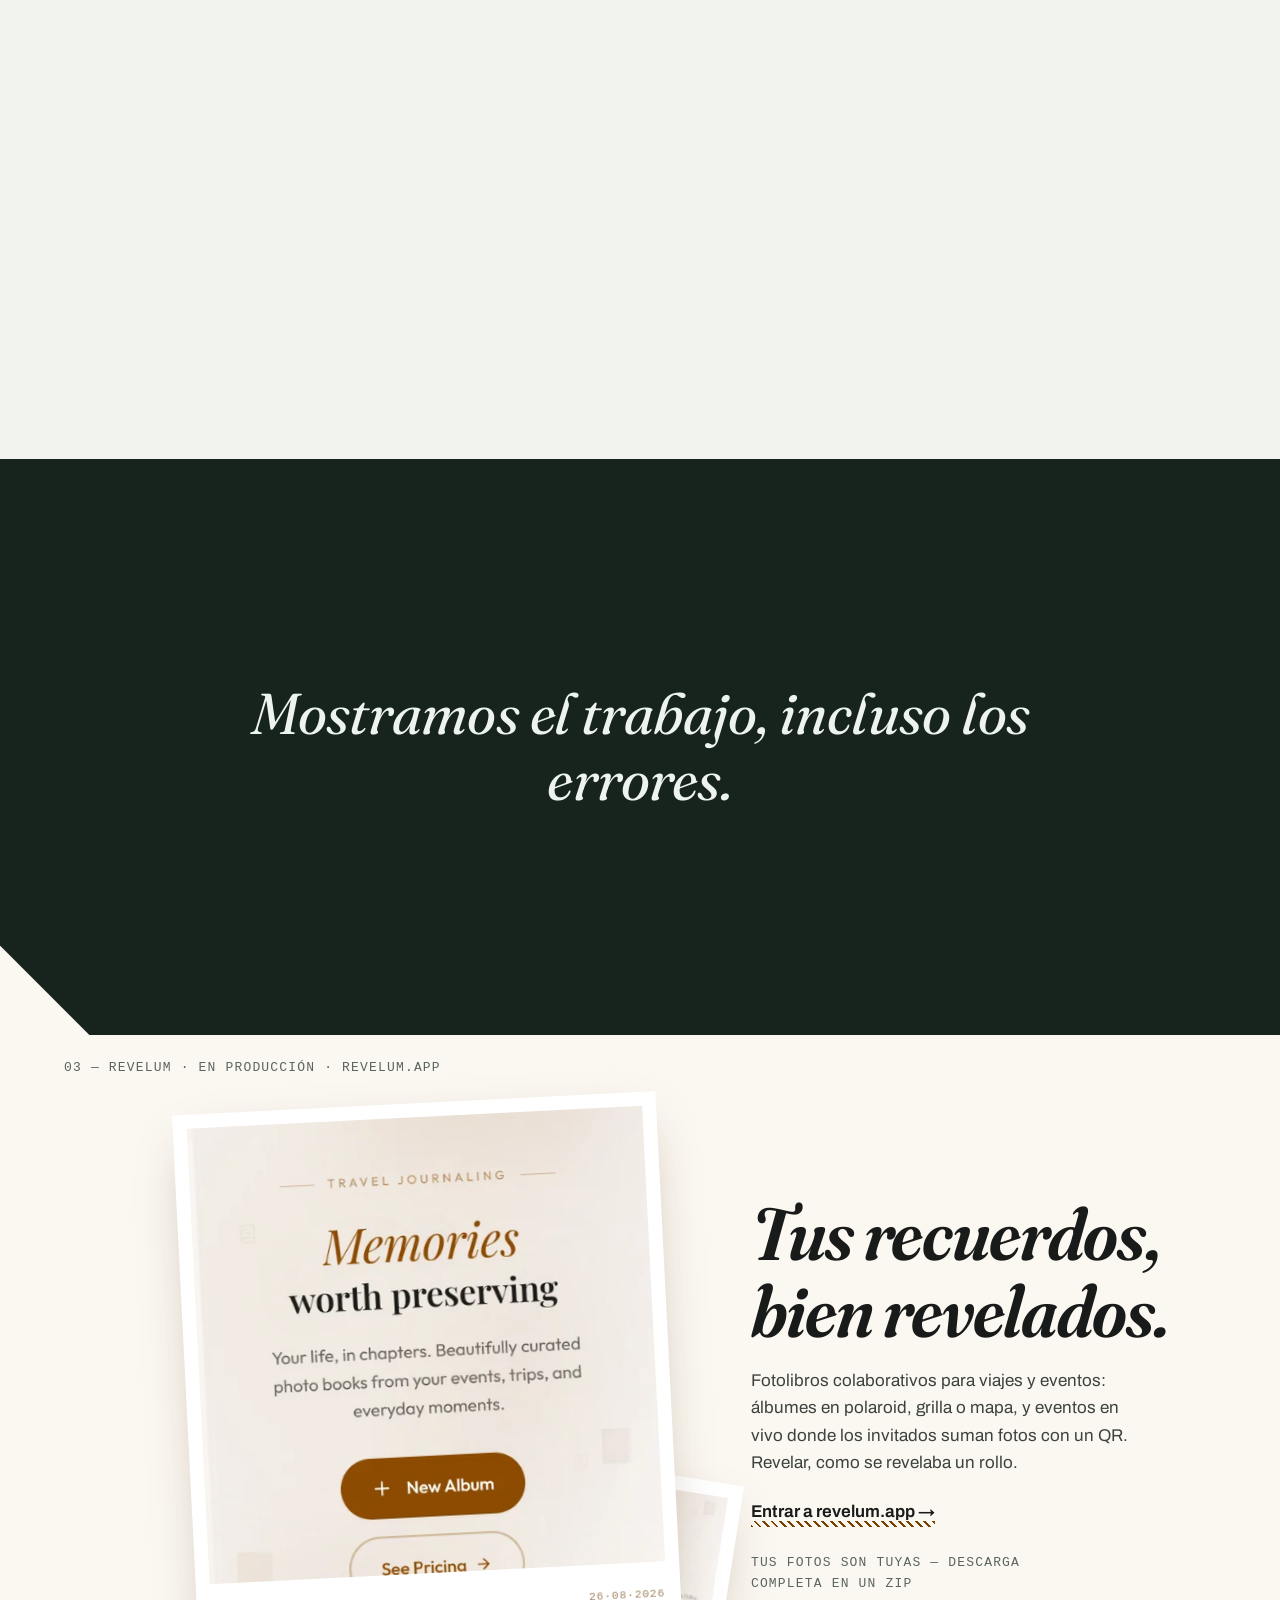
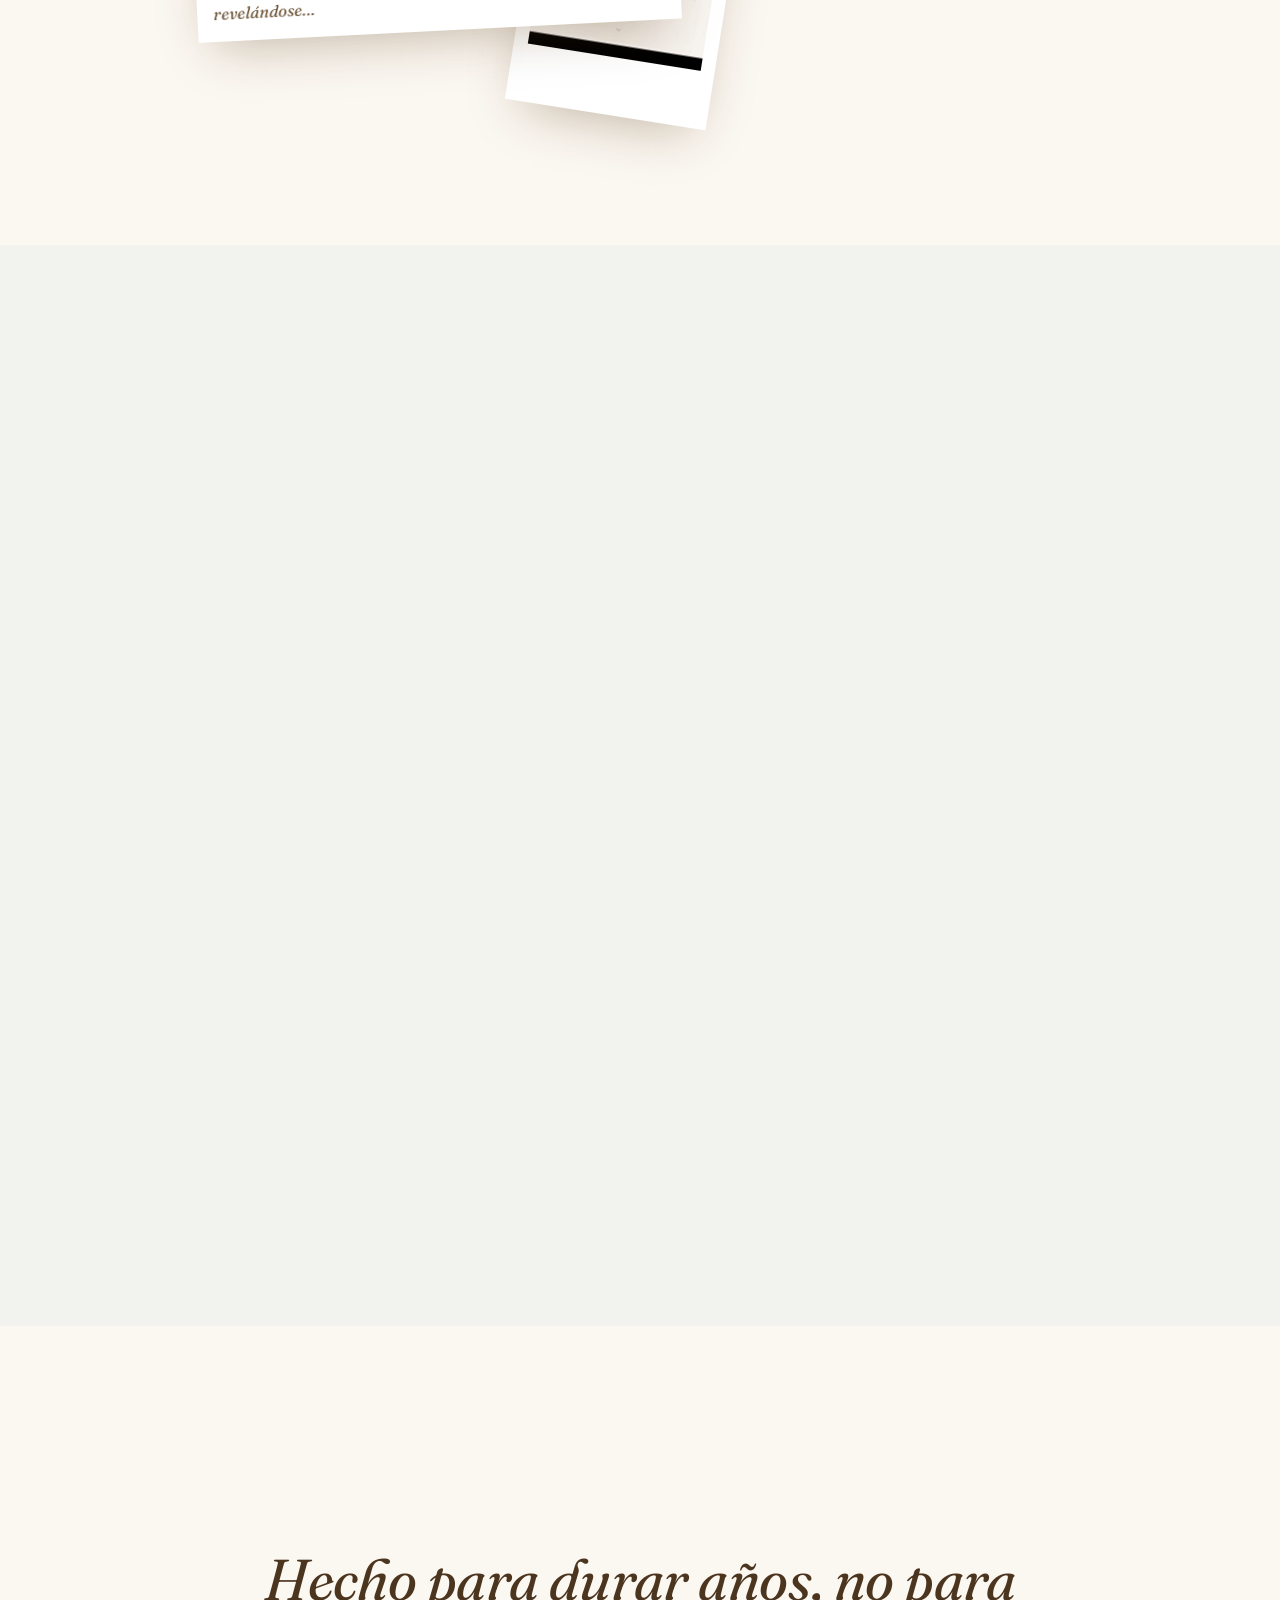
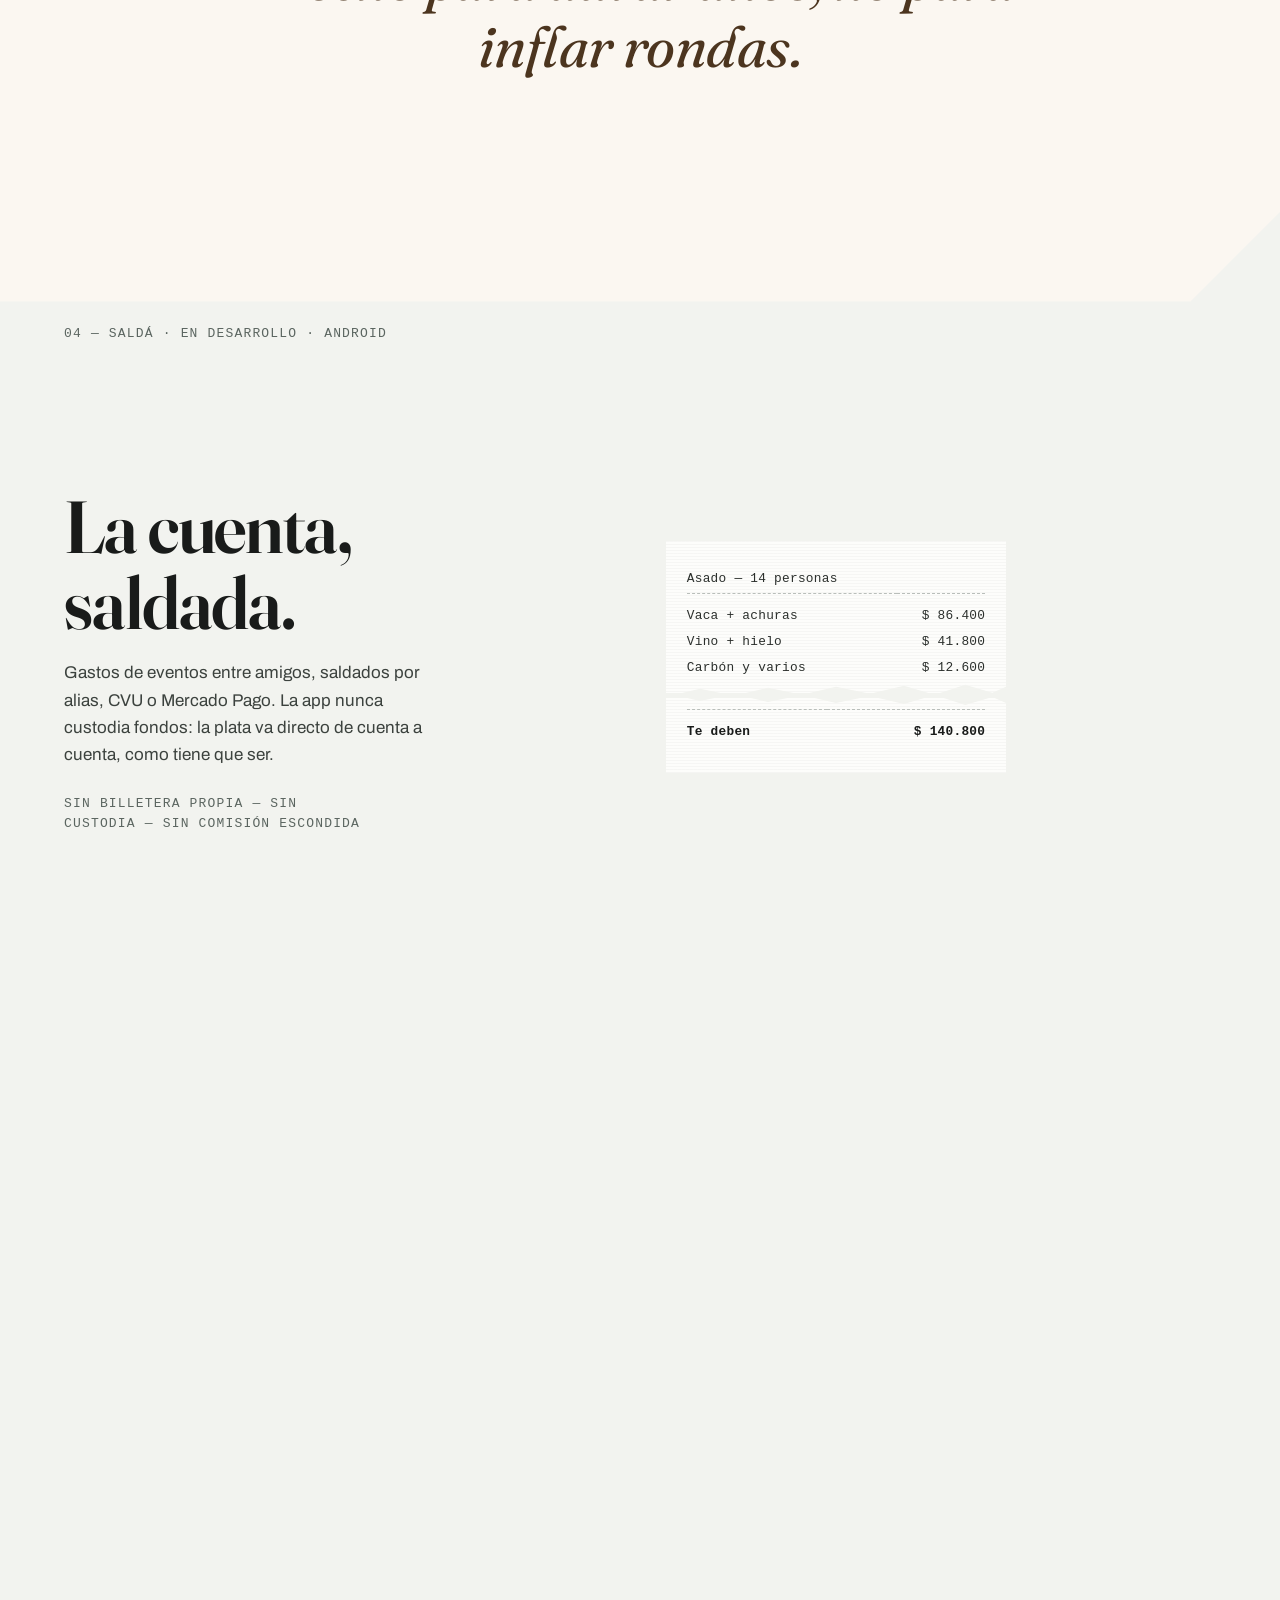
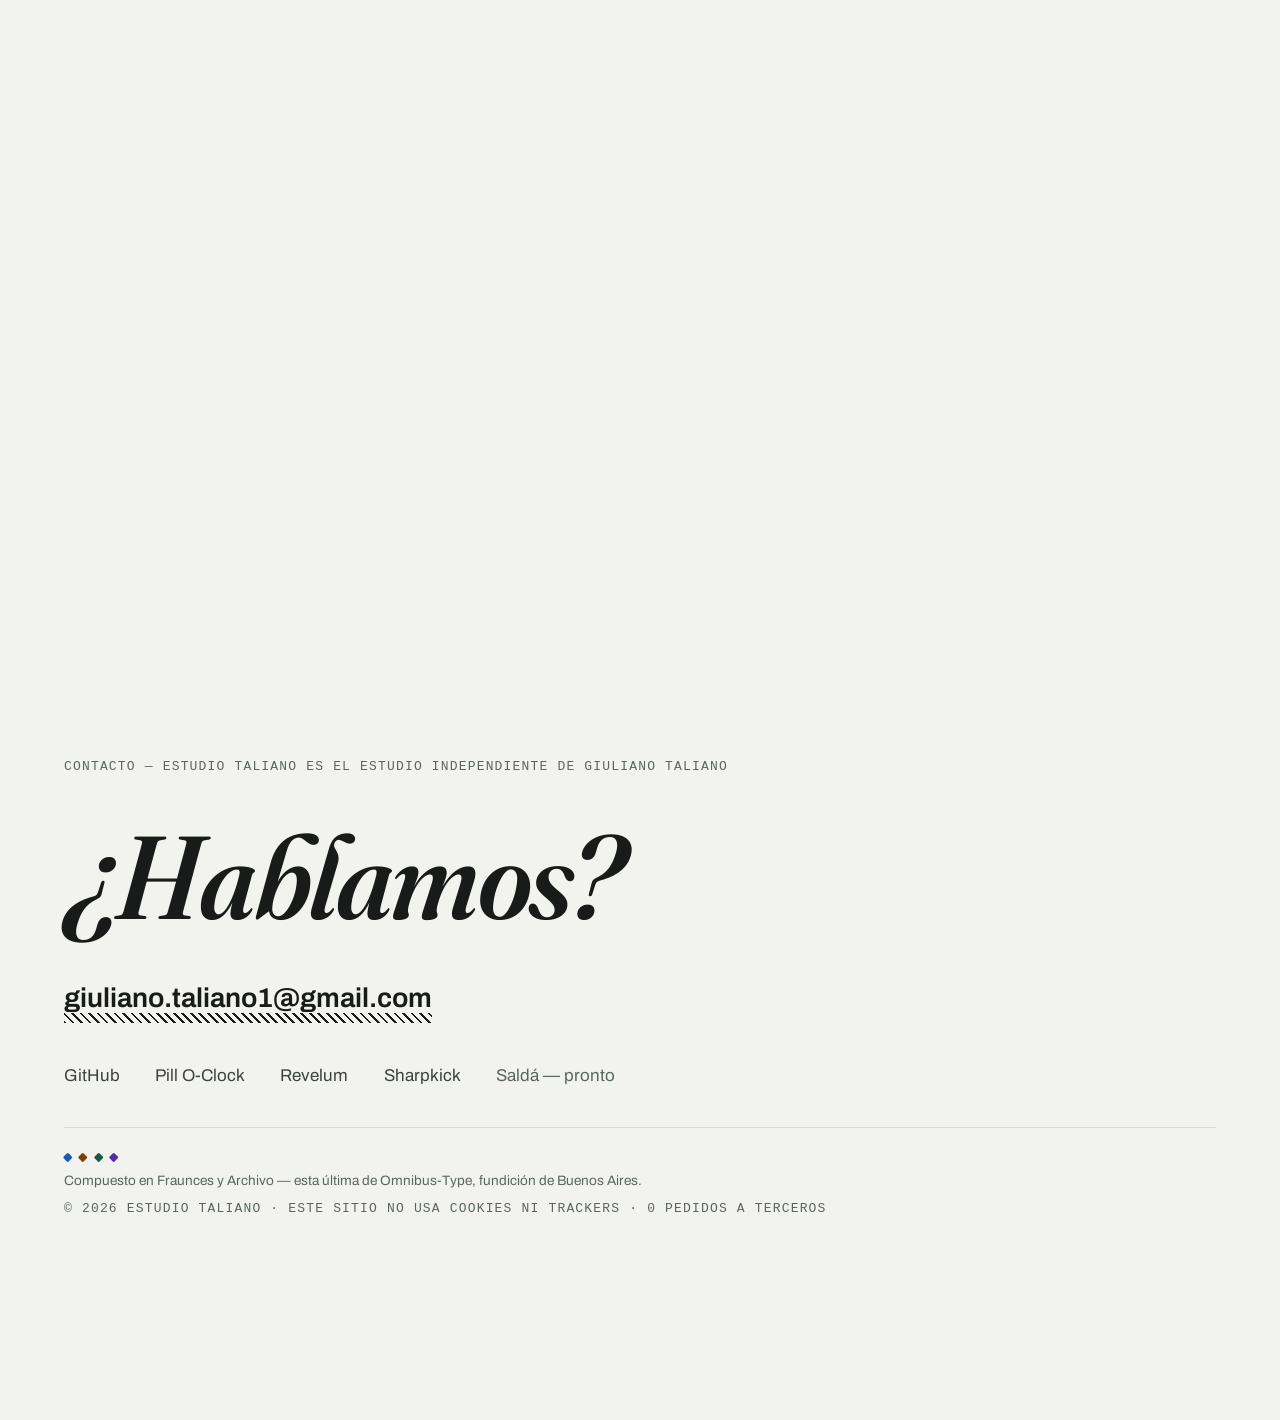
==== commit 7c66dae7: "«Cuatro mundos»: rediseño del sitio a nivel dirección de arte Proceso: investigación en 3 frentes (p" ====
--- a/index.html
+++ b/index.html
@@ -4,28 +4,26 @@
 <meta charset="UTF-8" />
 <meta name="viewport" content="width=device-width, initial-scale=1" />
 <title>Estudio Taliano — software independiente, Buenos Aires</title>
-<meta name="description" content="Estudio independiente de software en Buenos Aires. Cuatro productos de consumo con una misma regla: lo tuyo queda de tu lado. Pill O-Clock, Revelum, Sharpkick y Saldá." />
+<meta name="description" content="Respetamos tus datos, tu plata, tus recuerdos y tu criterio. Cuatro productos hechos en Buenos Aires: Pill O-Clock, Revelum, Sharpkick y Saldá." />
 <meta name="theme-color" content="#f2f3ef" />
 <meta name="color-scheme" content="light" />
-
-<!-- Marca del estudio: cuatro piezas, una por producto. Inline para que el
-     sitio siga la regla de la casa: cero pedidos externos. -->
 <link rel="icon" href="data:image/svg+xml,%3Csvg xmlns='http://www.w3.org/2000/svg' viewBox='0 0 32 32'%3E%3Crect x='3' y='3' width='12' height='12' rx='3.5' fill='%231a5cb0'/%3E%3Crect x='17' y='3' width='12' height='12' rx='3.5' fill='%237a4100'/%3E%3Crect x='3' y='17' width='12' height='12' rx='3.5' fill='%23175943'/%3E%3Crect x='17' y='17' width='12' height='12' rx='3.5' fill='%23532da8'/%3E%3C/svg%3E" />
 
 <meta property="og:type" content="website" />
 <meta property="og:title" content="Estudio Taliano — software independiente, Buenos Aires" />
-<meta property="og:description" content="Cuatro productos de consumo con una misma regla: lo tuyo queda de tu lado. Tus datos, tu plata, tus recuerdos, tu criterio." />
+<meta property="og:description" content="Respetamos tus datos, tu plata, tus recuerdos y tu criterio. Pill O-Clock · Revelum · Sharpkick · Saldá." />
 <meta property="og:locale" content="es_AR" />
-<!-- Apunta al dominio github.io a propósito: sigue resolviendo aunque después
-     se sume un dominio propio, así la tarjeta de compartir nunca queda vacía. -->
 <meta property="og:image" content="https://giulianotaliano.github.io/og.jpg" />
 <meta property="og:image:width" content="1200" />
 <meta property="og:image:height" content="630" />
 <meta name="twitter:card" content="summary_large_image" />
 
+<!-- Solo las dos caras above-the-fold; la itálica llega sola después. -->
+<link rel="preload" href="fonts/fraunces.woff2" as="font" type="font/woff2" crossorigin>
+<link rel="preload" href="fonts/archivo.woff2" as="font" type="font/woff2" crossorigin>
+
 <script type="application/ld+json">
-{ "@context":"https://schema.org","@type":"Organization",
-  "name":"Estudio Taliano",
+{ "@context":"https://schema.org","@type":"Organization","name":"Estudio Taliano",
   "founder":{"@type":"Person","name":"Giuliano Taliano"},
   "email":"giuliano.taliano1@gmail.com",
   "address":{"@type":"PostalAddress","addressLocality":"Buenos Aires","addressCountry":"AR"},
@@ -33,308 +31,743 @@
 </script>
 
 <style>
-/* ════════════════════════════════════════════════════════════════════
-   Estudio Taliano — sitio del estudio
-
-   La decisión que ordena todo: el estudio es el marco neutro y LOS
-   PRODUCTOS llevan el color. El chrome del estudio es tinta sobre
-   porcelana, sans pesada + mono para etiquetas; cada producto aparece
-   con su propio acento y su propia voz tipográfica — cuatro lomos en
-   un estante. Nada de crema+serif+terracota ni oscuro+ácido: la
-   personalidad sale de los productos reales, no de una plantilla.
-
-   Cero pedidos externos: sin fuentes web, sin analítica, sin imágenes
-   remotas. Es la misma regla que venden los productos.
-   ════════════════════════════════════════════════════════════════════ */
+/* ════════════════════════════════════════════════════════════════════════
+   ESTUDIO TALIANO — «Cuatro mundos», v3 tras panel adversarial.
+
+   La mecánica firma es UNA: cada producto toma el viewport con su mundo
+   material REAL (sharpkick.app es de verdad una pizarra; revelum.app es de
+   verdad crema y serif itálica) y ejecuta un solo momento vivo que cita la
+   FUNCIÓN del producto, no su decoración:
+     01 la cápsula se abre por su eje y adentro hay un reloj EN HORA
+     02 los datos caen primero, la curva se ajusta, un error se corrige
+     03 una polaroid se REVELA (revelar = develar la foto: el nombre)
+     04 un recibo salda: los montos bajan a $0 y el papel se parte
+
+   Sistema (lo que NO cambia entre mundos):
+   - token --angulo: 45deg — costuras de capítulo (corte de esquina),
+     hachurado de subrayados, rotaciones derivadas (45/5, 45/10), los ✕
+     tácticos, la diagonal del corte del recibo, la cápsula misma
+   - escala tipográfica única; todos los headings en Fraunces
+   - label monospace idéntico en los cuatro capítulos
+   - cada mundo cambia SOLO: fondo + un acento + un modificador (la
+     itálica de Revelum; el WONK vive solo en hero y colofón)
+
+   Motor: Tier 0 sin JS = página completa en estados finales. JS agrega
+   .motion y un único ticker rAF que escribe transforms DIRECTO en hojas
+   (nunca custom properties heredadas sobre texto spliteado).
+   Cero pedidos a terceros: 3 fuentes propias, 5 webp, nada más.
+   ════════════════════════════════════════════════════════════════════════ */
+
+@font-face{font-family:'Fraunces';src:url('fonts/fraunces.woff2') format('woff2');
+  font-weight:100 900;font-display:swap}
+@font-face{font-family:'Fraunces';src:url('fonts/fraunces-italic.woff2') format('woff2');
+  font-weight:100 900;font-style:italic;font-display:swap}
+@font-face{font-family:'Archivo';src:url('fonts/archivo.woff2') format('woff2');
+  font-weight:100 900;font-display:swap}
+/* Fallbacks con métrica ajustada: el swap no debe mover el hero (CLS). */
+@font-face{font-family:'Fraunces-fb';src:local('Georgia');size-adjust:106%;ascent-override:88%;descent-override:24%}
+@font-face{font-family:'Archivo-fb';src:local('Arial');size-adjust:99%}
+
 :root{
-  --paper:#f2f3ef;        /* porcelana fría — deliberadamente NO crema */
-  --paper-2:#e9ebe4;
-  --card:#fbfcf9;
-  --ink:#191b1a;
-  --body:#3c423e;
-  --muted:#565d58;
+  --angulo:45deg;
+  --rot-a:calc(var(--angulo)/10);      /* 4.5deg  — inclinaciones suaves  */
+  --rot-b:calc(var(--angulo)/5);       /* 9deg    — inclinaciones francas */
+  --seam:clamp(3rem,7vw,6.5rem);       /* corte de esquina a 45°          */
+
+  --paper:#f2f3ef; --ink:#191b1a; --body-c:#3c423e; --muted:#5b6560;
   --rule:#d8dcd4;
-  /* Acentos = los productos. Oscurecidos para AA como texto sobre porcelana. */
-  --pill:#1a5cb0;         /* Pill O-Clock — su azul profundo real */
-  --revelum:#7a4100;      /* Revelum — su marrón cálido, bajado para AA */
-  --sharp:#175943;        /* Sharpkick — verde pizarra de DT */
-  --salda:#532da8;        /* Saldá — violeta propio, sin pisar a Mercado Pago */
-  --sans:ui-sans-serif,system-ui,-apple-system,"Segoe UI",Roboto,"Helvetica Neue",Arial,sans-serif;
-  --mono:ui-monospace,"Cascadia Code",Consolas,"SF Mono",Menlo,monospace;
-  --serif:"Iowan Old Style","Palatino Linotype",Palatino,Georgia,serif;
-  --maxw:1080px;
+  --pill:#1a5cb0;   --pill-bg:#e2edfb;
+  --sharp:#8fc7f0;  --sharp-bg:#16241d; --chalk:#edf3ee; --chalk-dim:#9fb3a8;
+  --rev:#7a4100;    --rev-bg:#fbf7f1;
+  --salda:#532da8;  --salda-bg:#f2f3ef;
+
+  --serif:'Fraunces','Fraunces-fb',Georgia,serif;
+  --sans:'Archivo','Archivo-fb',system-ui,Arial,sans-serif;
+  --mono:ui-monospace,'Cascadia Code',Consolas,Menlo,monospace;
+
+  --fs-hero:clamp(2.5rem,9.2vw,8.2rem);
+  --fs-h2:clamp(2.3rem,5.8vw,4.6rem);
+  --fs-inter:clamp(1.9rem,4.6vw,3.6rem);
+  --fs-body:1.0625rem;
+  --fs-cap:.8125rem;
+  --mg:clamp(20px,5vw,120px);          /* margen de la grilla de 12       */
 }
 *,*::before,*::after{box-sizing:border-box;margin:0;padding:0}
 html{scroll-behavior:smooth;-webkit-text-size-adjust:100%}
-@media (prefers-reduced-motion:reduce){
-  html{scroll-behavior:auto}
-  *,*::before,*::after{animation-duration:.001ms!important;transition-duration:.001ms!important}
+@media (prefers-reduced-motion:reduce){html{scroll-behavior:auto}}
+body{font-family:var(--sans);font-size:var(--fs-body);line-height:1.6;
+  color:var(--body-c);background:var(--paper);-webkit-font-smoothing:antialiased;
+  overflow-x:clip}
+h1,h2,h3{font-family:var(--serif);color:var(--ink);line-height:1.04;
+  letter-spacing:-.015em;font-weight:620;
+  font-variation-settings:'SOFT' 0,'WONK' 0,'opsz' 144}
+p{margin:0}
+a{color:var(--ink)}
+img{max-width:100%;height:auto;display:block}
+:focus-visible{outline:2.5px solid var(--ink);outline-offset:3px;border-radius:2px}
+.skip{position:absolute;left:-999px;background:var(--ink);color:var(--paper);
+  padding:.7rem 1rem;z-index:200}
+.skip:focus{left:0;top:0}
+
+/* invariantes ------------------------------------------------------------ */
+.g{padding-inline:var(--mg)}
+.label{font-family:var(--mono);font-size:var(--fs-cap);letter-spacing:.09em;
+  text-transform:uppercase;color:var(--muted);display:block}
+.hatch{background-image:repeating-linear-gradient(var(--angulo),
+  var(--acc,var(--ink)) 0 2px,transparent 2px 6px);
+  background-size:100% .38em;background-position:0 98%;background-repeat:no-repeat;
+  padding-bottom:.12em;text-decoration:none}
+.tile{display:inline-block;width:.55em;height:.55em;border-radius:18%;
+  background:var(--acc,var(--ink));transform:rotate(var(--angulo));flex:none}
+
+/* grano estático (una capa compuesta, jamás animada) --------------------- */
+body::after{content:"";position:fixed;inset:0;pointer-events:none;z-index:90;
+  opacity:.045;mix-blend-mode:multiply;
+  background-image:url("data:image/svg+xml,%3Csvg xmlns='http://www.w3.org/2000/svg' width='180' height='180'%3E%3Cfilter id='n'%3E%3CfeTurbulence type='fractalNoise' baseFrequency='.92' numOctaves='2' stitchTiles='stitch'/%3E%3C/filter%3E%3Crect width='180' height='180' filter='url(%23n)'/%3E%3C/svg%3E")}
+
+/* header ----------------------------------------------------------------- */
+header{position:fixed;inset:0 0 auto;z-index:100;mix-blend-mode:difference}
+.nav{display:flex;align-items:center;justify-content:space-between;
+  padding:1rem var(--mg)}
+.brand{display:flex;align-items:center;gap:.6rem;text-decoration:none;color:#fff}
+.brand svg{flex:none}
+.brand b{font-family:var(--sans);font-weight:760;letter-spacing:.05em;
+  font-size:.85rem;text-transform:uppercase;color:#fff}
+.lang{border:1.5px solid currentColor;background:transparent;color:#fff;
+  font:inherit;font-family:var(--mono);font-size:.72rem;
+  font-weight:600;letter-spacing:.09em;padding:.3rem .7rem;border-radius:2px;cursor:pointer}
+
+/* hero ------------------------------------------------------------------- */
+.hero{min-height:100svh;display:flex;flex-direction:column;justify-content:center;
+  padding-top:5rem;padding-bottom:4rem;position:relative}
+.hero .label{margin-bottom:2.2rem}
+.hero h1{font-size:var(--fs-hero);max-width:11.5ch;
+  font-variation-settings:'SOFT' 0,'WONK' 1,'opsz' 144}
+.hero h1 a{color:var(--ink)}
+.hero h1 .n1{--acc:var(--pill)} .hero h1 .n2{--acc:var(--salda)}
+.hero h1 .n3{--acc:var(--rev)}  .hero h1 .n4{--acc:#1d6b50}
+.hero .sub{margin-top:2rem;font-size:clamp(1.02rem,1.35vw,1.25rem);
+  max-width:44ch;color:var(--body-c)}
+.hero .net{margin-top:2.6rem;color:var(--muted)}
+.hero .net b{color:var(--ink);font-weight:600}
+/* entrada coreografiada: máscaras por línea, el texto SIEMPRE pintado
+   debajo (LCP intacto); solo .motion la ejecuta */
+.mask{display:block;overflow:clip}
+.mask>span{display:block}
+.motion .mask>span{transform:translateY(105%);
+  transition:transform .9s cubic-bezier(.22,1,.36,1)}
+.motion .in .mask>span{transform:none}
+.scrollcue{position:absolute;bottom:1.4rem;right:var(--mg)}
+
+/* capítulos -------------------------------------------------------------- */
+.chapter{position:relative}
+.runway{height:220svh}
+@media (max-width:760px){.runway{height:150svh}}
+.stage{position:sticky;top:0;height:100svh;overflow:clip;
+  display:grid;align-content:center}
+/* costura: esquina cortada a 45° — la sección entra montándose sobre la
+   anterior con su diagonal; alternamos el lado por capítulo */
+.chapter{margin-top:calc(var(--seam)*-1)}
+.chapter:nth-of-type(odd) .stage-bg{
+  clip-path:polygon(0 var(--seam),calc(100% - var(--seam)) var(--seam),100% 0,100% 100%,0 100%)}
+.chapter:nth-of-type(even) .stage-bg{
+  clip-path:polygon(0 0,var(--seam) var(--seam),100% var(--seam),100% 100%,0 100%)}
+.stage-bg{position:absolute;inset:0;z-index:-1;background:var(--wbg,var(--paper))}
+.chapter .ch-label{position:absolute;top:calc(var(--seam) + 1.4rem);left:var(--mg);z-index:5}
+.ch-grid{display:grid;grid-template-columns:repeat(12,1fr);
+  column-gap:clamp(12px,2vw,28px);align-items:center;padding-inline:var(--mg)}
+.ch-copy h2{font-size:var(--fs-h2);margin-bottom:1.1rem}
+.ch-copy p{max-width:38ch}
+.ch-copy .go{display:inline-block;margin-top:1.4rem;font-weight:640;
+  --acc:var(--wacc)}
+.ch-copy .st{margin-top:1.6rem;color:var(--muted)}
+
+/* 01 · PILL O-CLOCK ------------------------------------------------------ */
+#pill{--wbg:var(--pill-bg);--wacc:var(--pill)}
+#pill .ch-copy{grid-column:1/7;grid-row:1}
+#pill .escena{grid-column:6/13;grid-row:1;position:relative;height:76svh}
+#pill .caps{position:absolute;inset:0;margin:auto;width:min(46svh,82%);
+  aspect-ratio:1;z-index:2}
+#pill .half{will-change:transform}
+#pill .pulse{position:absolute;inset:0;margin:auto;width:min(46svh,82%);
+  aspect-ratio:1;border-radius:50%;border:2px solid var(--pill);opacity:0;
+  will-change:transform,opacity;z-index:1}
+#pill .tel{position:absolute;right:0;bottom:-4svh;width:clamp(120px,19svh,190px);
+  transform:rotate(var(--rot-a));border-radius:18px;overflow:clip;
+  box-shadow:0 24px 60px -24px rgba(20,40,80,.45);will-change:transform;z-index:3}
+.static #pill .half-a{transform:translate3d(-34px,-34px,0)}
+.static #pill .half-b{transform:translate3d(34px,34px,0)}
+
+/* 02 · SHARPKICK --------------------------------------------------------- */
+#sharp{--wbg:var(--sharp-bg);--wacc:var(--sharp)}
+#sharp .ch-label,#sharp .ch-copy p,#sharp .st{color:var(--chalk-dim)}
+#sharp h2{color:var(--chalk)}
+#sharp .ch-copy .go{color:var(--sharp)}
+#sharp .frase{color:var(--chalk);font-family:var(--serif);font-style:italic;
+  font-size:clamp(1.05rem,1.5vw,1.3rem);margin-top:1.2rem}
+#sharp .ch-copy{grid-column:1/6;grid-row:1;z-index:2}
+#sharp .board{grid-column:6/13;grid-row:1;position:relative;height:70svh}
+#sharp .board svg{position:absolute;inset:0;width:100%;height:100%}
+#sharp .shot{position:absolute;right:0;bottom:0;width:clamp(200px,30vw,340px);
+  border:6px solid rgba(237,243,238,.12);border-radius:6px;overflow:clip;
+  transform:rotate(calc(var(--rot-a)*-1));will-change:transform}
+.tiza{stroke:var(--chalk);fill:none;stroke-linecap:round;filter:url(#chalkf)}
+.tiza-c{stroke:var(--sharp)}
+#sharp .marca{opacity:0;transform:scale(.4);transform-origin:center;
+  will-change:transform,opacity}
+#sharp .curva{stroke-dasharray:1200;stroke-dashoffset:1200}
+#sharp .curva2{stroke-dasharray:340;stroke-dashoffset:340}
+#sharp .smudge{opacity:0}
+#sharp .okmark{opacity:0;transform:scale(.4);transform-origin:center}
+.motion #sharp .play .marca{animation:pop .5s cubic-bezier(.34,1.56,.64,1) forwards}
+.motion #sharp .play .m2{animation-delay:.18s}.motion #sharp .play .m3{animation-delay:.36s}
+.motion #sharp .play .m4{animation-delay:.54s}.motion #sharp .play .m5{animation-delay:.72s}
+.motion #sharp .play .curva{animation:draw 1.5s cubic-bezier(.6,0,.3,1) .95s forwards}
+.motion #sharp .play .smudge{animation:fadein .45s ease 2.6s forwards}
+.motion #sharp .play .m3{animation:pop .5s cubic-bezier(.34,1.56,.64,1) .36s forwards,
+  fadeout .4s ease 2.75s forwards}
+.motion #sharp .play .okmark{animation:pop .5s cubic-bezier(.34,1.56,.64,1) 3.1s forwards}
+.motion #sharp .play .curva2{animation:draw2 .8s cubic-bezier(.6,0,.3,1) 3.4s forwards}
+.static #sharp .marca,.static #sharp .okmark{opacity:1;transform:none}
+.static #sharp .m3{opacity:0}
+.static #sharp .curva{stroke-dashoffset:0}
+.static #sharp .curva2{stroke-dashoffset:0}
+.static #sharp .smudge{opacity:.5}
+@keyframes pop{to{opacity:1;transform:scale(1)}}
+@keyframes draw{to{stroke-dashoffset:0}}
+@keyframes draw2{to{stroke-dashoffset:0}}
+@keyframes fadein{to{opacity:.5}}
+@keyframes fadeout{to{opacity:.15}}
+
+/* 03 · REVELUM ----------------------------------------------------------- */
+#rev{--wbg:var(--rev-bg);--wacc:var(--rev)}
+#rev h2{font-style:italic;font-variation-settings:'SOFT' 40,'WONK' 0,'opsz' 144}
+#rev .ch-copy{grid-column:8/13;grid-row:1;z-index:2}
+#rev .foto{grid-column:2/8;grid-row:1;position:relative;height:74svh}
+#rev .pol{position:absolute;background:#fff;padding:14px 14px 58px;
+  box-shadow:0 20px 50px -18px rgba(80,50,10,.35);will-change:transform}
+#rev .pol-a{left:4%;top:6%;width:min(58svh,86%);transform:rotate(calc(var(--rot-a)*-1))}
+#rev .pol-b{right:0;bottom:2%;width:36%;transform:rotate(var(--rot-b));z-index:-1}
+#rev .pol-a img{filter:grayscale(1) brightness(1.55) contrast(.42) sepia(.22);
+  will-change:filter}
+.static #rev .pol-a img{filter:none}
+#rev .pie{position:absolute;left:16px;bottom:14px;font-family:var(--serif);
+  font-style:italic;color:#6d5335;font-size:1.05rem}
+#rev .fecha{position:absolute;right:16px;bottom:16px;font-family:var(--mono);
+  font-size:.7rem;letter-spacing:.08em;color:#a08662}
+
+/* 04 · SALDÁ ------------------------------------------------------------- */
+#salda{--wbg:var(--salda-bg);--wacc:var(--salda)}
+#salda .ch-copy{grid-column:1/6;grid-row:1}
+#salda .mesa{grid-column:6/12;grid-row:1;position:relative;height:74svh;
+  display:grid;place-items:center}
+.recibo{position:relative;width:min(340px,86%);font-family:var(--mono);
+  font-size:.8rem;letter-spacing:.02em;color:#2b2f2c;
+  font-variant-numeric:tabular-nums;will-change:transform}
+.r-half{background:
+  repeating-linear-gradient(0deg,rgba(0,0,0,.028) 0 1px,transparent 1px 3px),#fdfdfb;
+  box-shadow:0 18px 44px -18px rgba(30,30,60,.3);padding:1.2rem 1.3rem}
+.r-top{mask-image:radial-gradient(circle at 8px 0,transparent 5px,#000 6px);
+  mask-size:16px 100%;mask-repeat:repeat-x;mask-position:0 -8px;
+  padding-top:1.6rem}
+.r-bot{margin-top:-1px;padding-bottom:1.7rem;
+  mask-image:radial-gradient(circle at 8px 100%,transparent 5px,#000 6px);
+  mask-size:16px 100%;mask-repeat:repeat-x;mask-position:0 8px}
+/* el corte: diagonal 45° dentada, mitades complementarias */
+.r-top{clip-path:polygon(0 0,100% 0,100% calc(100% - 14px),96% calc(100% - 8px),
+  88% calc(100% - 16px),79% calc(100% - 6px),70% calc(100% - 15px),
+  60% calc(100% - 7px),50% calc(100% - 14px),40% calc(100% - 6px),
+  30% calc(100% - 13px),20% calc(100% - 5px),10% calc(100% - 12px),0 calc(100% - 4px))}
+.r-bot{clip-path:polygon(0 calc(0% + 3px),10% 11px,20% 4px,30% 12px,40% 5px,
+  50% 13px,60% 6px,70% 14px,79% 5px,88% 15px,96% 7px,100% 13px,100% 100%,0 100%);
+  transform:translateY(-10px)}
+.r-half{will-change:transform}
+.recibo table{width:100%;border-collapse:collapse}
+.recibo td{padding:.18rem 0}
+.recibo td:last-child{text-align:right}
+.recibo .hr{border-top:1.5px dashed #b9beba;height:.6rem}
+.recibo .tt td{font-weight:700;color:var(--ink)}
+.stamp{position:absolute;inset:0;margin:auto;width:9.5rem;height:3rem;
+  display:grid;place-items:center;border:3px solid var(--salda);color:var(--salda);
+  font-family:var(--mono);font-weight:700;font-size:1.05rem;letter-spacing:.22em;
+  border-radius:4px;transform:rotate(calc(var(--rot-b)*-1)) scale(1.6);opacity:0;
+  will-change:transform,opacity;z-index:4}
+.static .stamp{opacity:1;transform:rotate(calc(var(--rot-b)*-1))}
+.static .r-top{transform:translate3d(-14px,-22px,0) rotate(-2deg)}
+.static .r-bot{transform:translate3d(12px,26px,0) rotate(2.4deg) translateY(-10px)}
+
+/* interludios: frase única en el material del mundo anterior -------------- */
+.inter{min-height:64svh;display:grid;place-items:center;text-align:center;
+  padding-block:14svh}
+.inter p{font-family:var(--serif);font-size:var(--fs-inter);color:var(--ink);
+  max-width:22ch;line-height:1.15;letter-spacing:-.01em}
+.inter-pill{background:var(--pill-bg)}
+.inter-sharp{background:var(--sharp-bg)}
+.inter-sharp p{color:var(--chalk);font-style:italic}
+.inter-rev{background:var(--rev-bg)}
+.inter-rev p{font-style:italic;color:#4c351f}
+.motion .inter p{opacity:0;transform:translateY(26px);
+  transition:opacity .8s ease,transform .8s cubic-bezier(.22,1,.36,1)}
+.motion .inter.in p{opacity:1;transform:none}
+
+/* colofón ---------------------------------------------------------------- */
+.fin{min-height:92svh;display:flex;flex-direction:column;justify-content:center;
+  gap:2.4rem;position:relative}
+.fin h2{font-family:var(--serif);font-style:italic;font-size:var(--fs-hero);
+  font-variation-settings:'SOFT' 30,'WONK' 1,'opsz' 144;font-weight:560}
+.fin .mail{display:inline-block;font-family:var(--sans);font-weight:640;
+  font-size:clamp(1.15rem,2.2vw,1.7rem);color:var(--ink);--acc:var(--ink)}
+.fin .mailwrap{display:inline-block;will-change:transform}
+.fin .datos{display:flex;flex-wrap:wrap;gap:.6rem 2.2rem;color:var(--muted)}
+.fin .datos a{color:var(--body-c);text-decoration:none}
+.fin .datos a:hover{text-decoration:underline;text-underline-offset:4px}
+.colofon{border-top:1px solid var(--rule);padding-block:1.6rem 2.2rem;
+  color:var(--muted);font-size:.85rem;display:grid;gap:.5rem}
+.colofon .marks{display:flex;gap:.5rem;align-items:center}
+
+/* util ------------------------------------------------------------------- */
+@media (max-width:860px){
+  /* el label del capítulo no puede pelearse con el header fijo */
+  .chapter .ch-label{position:static;padding:0 var(--mg) 1.1rem}
+  #pill .ch-copy,#sharp .ch-copy,#salda .ch-copy{grid-column:1/-1;grid-row:2;
+    padding-top:1.2rem}
+  #rev .ch-copy{grid-column:1/-1;grid-row:2;padding-top:1.2rem}
+  #pill .escena{grid-column:1/-1;grid-row:1;height:44svh}
+  #sharp .board{grid-column:1/-1;grid-row:1;height:40svh}
+  #rev .foto{grid-column:1/-1;grid-row:1;height:46svh}
+  #salda .mesa{grid-column:1/-1;grid-row:1;height:44svh}
+  .stage{align-content:start;padding-top:calc(var(--seam) + 6rem)}
+  #pill .tel{width:110px;bottom:0}
+  #sharp .shot{width:180px}
 }
-body{font-family:var(--sans);font-size:17px;line-height:1.65;color:var(--body);
-  background:var(--paper);-webkit-font-smoothing:antialiased;overflow-x:hidden}
-h1,h2,h3{color:var(--ink);line-height:1.1;letter-spacing:-.02em}
-p{margin:0 0 1rem}
-a{color:var(--ink)}
-:focus-visible{outline:2.5px solid var(--ink);outline-offset:3px;border-radius:4px}
-.wrap{max-width:var(--maxw);margin:0 auto;padding:0 1.4rem}
-.skip{position:absolute;left:-999px;background:var(--ink);color:var(--paper);padding:.7rem 1rem;z-index:100}
-.skip:focus{left:0}
-.mono{font-family:var(--mono);font-size:.72rem;letter-spacing:.08em;text-transform:uppercase}
-
-/* ── Header ─────────────────────────────────────────────────────── */
-header{position:sticky;top:0;z-index:50;background:color-mix(in srgb,var(--paper) 92%,transparent);
-  backdrop-filter:blur(8px);border-bottom:1px solid var(--rule)}
-.nav{display:flex;align-items:center;gap:1rem;padding:.8rem 0}
-.brand{display:flex;align-items:center;gap:.65rem;text-decoration:none;color:var(--ink)}
-.brand svg{flex:none}
-.brand b{font-weight:800;letter-spacing:.02em;font-size:.98rem;text-transform:uppercase}
-.nav-right{margin-left:auto;display:flex;gap:1.4rem;align-items:center}
-.nav-right a{color:var(--body);text-decoration:none;font-size:.9rem;font-weight:600}
-.nav-right a:hover{color:var(--ink);text-decoration:underline;text-underline-offset:4px}
-@media (max-width:640px){.nav-right a[data-opt]{display:none}}
-.lang{border:1.5px solid var(--rule);background:transparent;color:var(--body);font:inherit;
-  font-size:.78rem;font-weight:700;letter-spacing:.06em;padding:.26rem .62rem;border-radius:3px;cursor:pointer}
-.lang:hover{border-color:var(--ink);color:var(--ink)}
-
-/* ── Hero ───────────────────────────────────────────────────────── */
-.hero{padding:clamp(3.5rem,9vw,7rem) 0 clamp(2.5rem,6vw,4.5rem)}
-.hero .mono{color:var(--muted);display:block;margin-bottom:1.4rem}
-h1{font-size:clamp(2.3rem,1.2rem + 4.6vw,4.2rem);font-weight:800;max-width:14ch}
-/* La línea firma: cuatro sustantivos, cuatro productos, cuatro acentos. */
-.claims{margin-top:1.2rem;font-size:clamp(1.25rem,1rem + 1.6vw,2rem);font-weight:750;
-  letter-spacing:-.015em;line-height:1.35;max-width:24ch}
-.claims .c1{color:var(--pill)}
-.claims .c2{color:var(--salda)}
-.claims .c3{color:var(--revelum)}
-.claims .c4{color:var(--sharp)}
-.lede{margin-top:1.5rem;font-size:1.06rem;max-width:37em;color:var(--body)}
-
-/* ── Estante de productos ───────────────────────────────────────── */
-section{padding:clamp(2.8rem,6vw,4.5rem) 0}
-.kicker{display:block;color:var(--muted);margin-bottom:1.6rem}
-.shelf{display:grid;gap:1.1rem;grid-template-columns:1fr}
-@media (min-width:820px){.shelf{grid-template-columns:1fr 1fr}}
-.spine{position:relative;display:flex;flex-direction:column;gap:.55rem;background:var(--card);
-  border:1px solid var(--rule);border-left-width:6px;border-radius:6px;
-  padding:1.5rem 1.5rem 1.3rem;min-height:13.5rem}
-.spine[data-p="pill"]{border-left-color:var(--pill)}
-.spine[data-p="revelum"]{border-left-color:var(--revelum)}
-.spine[data-p="sharp"]{border-left-color:var(--sharp)}
-.spine[data-p="salda"]{border-left-color:var(--salda)}
-/* Cada nombre en su propia voz: cuatro lomos distintos en el mismo estante. */
-.spine h3{font-size:1.65rem;font-weight:700}
-.spine[data-p="pill"] h3{font-family:var(--serif);color:var(--pill)}
-.spine[data-p="revelum"] h3{font-family:Georgia,serif;font-style:italic;color:var(--revelum);font-weight:600}
-.spine[data-p="sharp"] h3{color:var(--sharp);text-transform:uppercase;letter-spacing:.05em;font-weight:800;font-size:1.45rem}
-.spine[data-p="salda"] h3{color:var(--salda);font-weight:800}
-.spine p{font-size:.96rem;margin:0;flex:1}
-.spine .meta{display:flex;flex-wrap:wrap;gap:.5rem;align-items:center;margin-top:.4rem}
-.tag{font-family:var(--mono);font-size:.66rem;letter-spacing:.09em;text-transform:uppercase;
-  padding:.24rem .55rem;border-radius:3px;border:1px solid var(--rule);color:var(--muted);background:var(--paper)}
-.tag.live{border-color:var(--sharp);color:var(--sharp)}
-.spine .go{margin-left:auto;font-size:.9rem;font-weight:700;text-decoration:none}
-.spine .go:hover{text-decoration:underline;text-underline-offset:4px}
-.spine[data-p="pill"] .go{color:var(--pill)}
-.spine[data-p="revelum"] .go{color:var(--revelum)}
-.spine[data-p="sharp"] .go{color:var(--sharp)}
-.quote{font-size:.85rem;color:var(--muted);font-style:italic}
-
-/* ── La regla de la casa ────────────────────────────────────────── */
-.rules{background:var(--paper-2);border-block:1px solid var(--rule)}
-.rules-grid{display:grid;gap:2rem;grid-template-columns:1fr}
-@media (min-width:820px){.rules-grid{grid-template-columns:repeat(3,1fr)}}
-.rule-item{border-top:3px solid var(--ink);padding-top:1rem}
-.rule-item h3{font-size:1.1rem;margin-bottom:.5rem;font-weight:750}
-.rule-item p{font-size:.93rem;color:var(--body);margin:0}
-
-/* ── Contacto / colofón ─────────────────────────────────────────── */
-.contact h2{font-size:clamp(1.6rem,1.2rem + 1.6vw,2.2rem);font-weight:800;margin-bottom:.9rem}
-.contact p{max-width:38em}
-.contact .mail{font-size:1.12rem;font-weight:700;color:var(--ink)}
-footer{border-top:1px solid var(--rule);padding:2.2rem 0 2.6rem;font-size:.88rem;color:var(--muted)}
-.foot{display:flex;flex-wrap:wrap;gap:1rem 2rem;align-items:center}
-footer a{color:var(--body);text-decoration:none}
-footer a:hover{text-decoration:underline;text-underline-offset:4px}
-.nocookie{font-family:var(--mono);font-size:.7rem;letter-spacing:.07em;text-transform:uppercase;
-  border:1px solid var(--rule);border-radius:3px;padding:.24rem .55rem}
 </style>
 </head>
 <body>
-<a class="skip" href="#productos" data-i="skip">Saltar al contenido</a>
+<a class="skip" href="#pill" data-i="skip">Saltar al contenido</a>
 
 <header>
-  <nav class="wrap nav" aria-label="Principal">
+  <nav class="nav" aria-label="Principal">
     <a class="brand" href="#top">
-      <svg width="22" height="22" viewBox="0 0 32 32" aria-hidden="true">
-        <rect x="3" y="3" width="12" height="12" rx="3.5" fill="#1a5cb0"/>
-        <rect x="17" y="3" width="12" height="12" rx="3.5" fill="#7a4100"/>
-        <rect x="3" y="17" width="12" height="12" rx="3.5" fill="#175943"/>
-        <rect x="17" y="17" width="12" height="12" rx="3.5" fill="#532da8"/>
+      <svg width="20" height="20" viewBox="0 0 32 32" aria-hidden="true">
+        <rect x="3" y="3" width="12" height="12" rx="3.5" fill="#fff"/>
+        <rect x="17" y="3" width="12" height="12" rx="3.5" fill="#fff" opacity=".75"/>
+        <rect x="3" y="17" width="12" height="12" rx="3.5" fill="#fff" opacity=".75"/>
+        <rect x="17" y="17" width="12" height="12" rx="3.5" fill="#fff"/>
       </svg>
       <b>Estudio Taliano</b>
     </a>
-    <div class="nav-right">
-      <a href="#productos" data-i="n1">Productos</a>
-      <a href="#regla" data-opt data-i="n2">La regla</a>
-      <a href="#contacto" data-i="n3">Contacto</a>
-      <button class="lang" id="lang" type="button" aria-label="Switch to English">EN</button>
-    </div>
+    <button class="lang" id="lang" type="button" aria-label="Switch to English">EN</button>
   </nav>
 </header>
 
 <main id="top">
 
-<!-- ══ HERO ═══════════════════════════════════════════════════════ -->
-<div class="hero">
-  <div class="wrap">
-    <span class="mono" data-i="eyebrow">Estudio independiente de software · Buenos Aires</span>
-    <h1 data-i="h1">Software que respeta lo tuyo.</h1>
-    <p class="claims" data-i-html="claims"><span class="c1">Tus datos.</span> <span class="c2">Tu plata.</span> <span class="c3">Tus recuerdos.</span> <span class="c4">Tu criterio.</span></p>
-    <p class="lede" data-i="lede">Cuatro productos de consumo con una misma regla: lo importante queda
-      de tu lado. Datos de salud que no salen de tu teléfono, plata que va directo de cuenta a cuenta,
-      recuerdos que son tuyos y análisis que muestran el trabajo en vez de vender promesas.</p>
-  </div>
-</div>
-
-<!-- ══ ESTANTE ════════════════════════════════════════════════════ -->
-<section id="productos">
-  <div class="wrap">
-    <span class="kicker mono" data-i="k1">Los productos</span>
-    <div class="shelf">
-
-      <article class="spine" data-p="pill">
-        <h3>Pill O-Clock</h3>
-        <p data-i="p1">La alarma de medicamentos que sí te despierta: suena en modo silencio, sobre la
-          pantalla bloqueada, con el vademécum argentino adentro. Tus datos de salud nunca salen del
-          teléfono — no hay cuenta, no hay nube.</p>
-        <div class="meta">
-          <span class="tag" data-i="p1s">Prueba cerrada · Android</span>
-          <a class="go" href="https://giulianotaliano.github.io/pill-o-clock/" data-i="go1">Conocer más →</a>
-        </div>
-      </article>
-
-      <article class="spine" data-p="revelum">
-        <h3>Revelum</h3>
-        <p data-i="p2">Fotolibros colaborativos para viajes y eventos: álbumes en polaroid, grilla o mapa,
-          y eventos en vivo donde los invitados suman fotos escaneando un QR. Tus recuerdos, bien
-          revelados.</p>
-        <div class="meta">
-          <span class="tag live" data-i="p2s">En producción · Web</span>
-          <a class="go" href="https://revelum.app" rel="noopener" data-i="go2">revelum.app →</a>
-        </div>
-      </article>
-
-      <article class="spine" data-p="sharp">
-        <h3>Sharpkick</h3>
-        <p data-i="p3">Análisis probabilístico de fútbol: el número del modelo al lado del precio de la
-          casa, y una combinada auditable por perfil de riesgo, con aciertos y errores publicados.
-          <span class="quote" data-i="p3q">«No vendemos pronósticos. Mostramos el trabajo.»</span></p>
-        <div class="meta">
-          <span class="tag live" data-i="p3s">En producción · Web · +18</span>
-          <a class="go" href="https://sharpkick.app" rel="noopener" data-i="go3">sharpkick.app →</a>
-        </div>
-      </article>
-
-      <article class="spine" data-p="salda">
-        <h3>Saldá</h3>
-        <p data-i="p4">Gastos de eventos entre amigos, saldados por alias, CVU o Mercado Pago. La app
-          nunca custodia fondos: la plata va directo de cuenta a cuenta, como tiene que ser.</p>
-        <div class="meta">
-          <span class="tag" data-i="p4s">En desarrollo · Android</span>
-        </div>
-      </article>
-
-    </div>
-  </div>
+<!-- ══ HERO ═══════════════════════════════════════════════════════════ -->
+<section class="hero g" id="hero">
+  <span class="label" data-i="eyebrow">Estudio independiente de software — Buenos Aires, Argentina</span>
+  <h1 data-i-html="h1"><span class="mask"><span>Respetamos</span></span><span class="mask"><span><a class="hatch n1" href="#pill">tus datos</a>, <a class="hatch n2" href="#salda">tu plata</a>,</span></span><span class="mask"><span><a class="hatch n3" href="#rev">tus recuerdos</a></span></span><span class="mask"><span>y <a class="hatch n4" href="#sharp">tu criterio</a>.</span></span></h1>
+  <p class="sub" data-i="sub">Cuatro productos, hechos acá: <b>Pill O-Clock</b>, <b>Revelum</b>,
+    <b>Sharpkick</b> y <b>Saldá</b>. Uno por cada cosa que no vamos a tocar.</p>
+  <p class="net label" data-i="net"><b>3</b> fuentes propias · <b>5</b> webp · <b>0</b> pedidos a terceros · <b>0</b> cookies — abrí devtools y comprobalo</p>
+  <span class="scrollcue label" aria-hidden="true" data-i="cue">bajá ↓</span>
 </section>
 
-<!-- ══ LA REGLA ═══════════════════════════════════════════════════ -->
-<section id="regla" class="rules">
-  <div class="wrap">
-    <span class="kicker mono" data-i="k2">La regla de la casa</span>
-    <div class="rules-grid">
-      <div class="rule-item">
-        <h3 data-i="r1t">Lo tuyo, de tu lado</h3>
-        <p data-i="r1p">Datos locales antes que nube, fondos que no tocamos, exportación estándar en
-          todo. Si un día te querés ir, te vas con todo lo tuyo.</p>
+<!-- ══ 01 · PILL O-CLOCK ══════════════════════════════════════════════ -->
+<section class="chapter" id="pill" data-scene="pill">
+  <div class="runway">
+  <div class="stage">
+    <div class="stage-bg"></div>
+    <span class="ch-label label" data-i="l1">01 — Pill O-Clock · prueba cerrada · Android</span>
+    <div class="ch-grid">
+      <div class="ch-copy">
+        <h2 data-i="t1">La alarma que sí te despierta.</h2>
+        <p data-i="p1">Suena en modo silencio, sobre la pantalla bloqueada, con el vademécum
+          argentino adentro. Tus datos de salud nunca salen del teléfono: no hay cuenta,
+          no hay nube, no hay nada que filtrar.</p>
+        <a class="go hatch" href="https://giulianotaliano.github.io/pill-o-clock/" data-i="g1">Conocer Pill O-Clock →</a>
+        <p class="st label" data-i="s1">datos locales — cifrados — exportables</p>
       </div>
-      <div class="rule-item">
-        <h3 data-i="r2t">Mostrar el trabajo</h3>
-        <p data-i="r2p">Estados honestos, límites dichos de frente y errores publicados junto a los
-          aciertos. Ninguna promesa que el producto no pueda cumplir.</p>
-      </div>
-      <div class="rule-item">
-        <h3 data-i="r3t">Largo plazo</h3>
-        <p data-i="r3p">Productos para mantener durante años: sin límites artificiales, sin funciones
-          rehenes de una suscripción, sin apuro por inflar nada.</p>
+      <div class="escena" aria-hidden="true">
+        <div class="pulse" id="pulso"></div>
+        <svg class="caps" viewBox="0 0 48 48">
+          <defs><clipPath id="cpc"><rect x="4" y="15" width="40" height="18" rx="9"
+            transform="rotate(45 24 24)"/></clipPath></defs>
+          <g clip-path="url(#cpc)">
+            <g class="half half-a" id="halfA">
+              <rect x="0" y="8" width="23" height="32" fill="#2f7de1" transform="rotate(45 24 24)"/></g>
+            <g class="half half-b" id="halfB">
+              <rect x="25" y="8" width="23" height="32" fill="#0e1a2d" transform="rotate(45 24 24)"/></g>
+          </g>
+          <g id="reloj" stroke="#1a5cb0" stroke-linecap="round" fill="none" opacity="0">
+            <circle cx="24" cy="24" r="7.2" fill="#f6faff" stroke="none"/>
+            <line id="agH" x1="24" y1="24" x2="24" y2="19.6" stroke-width="1.7"/>
+            <line id="agM" x1="24" y1="24" x2="24" y2="18.2" stroke-width="1.2"/>
+            <circle cx="24" cy="24" r="1" fill="#1a5cb0" stroke="none"/>
+          </g>
+        </svg>
+        <div class="tel" id="telP"><img src="img/pill-hoy.webp" width="540" height="1212"
+          alt="" loading="lazy" decoding="async"></div>
       </div>
     </div>
   </div>
+  </div>
 </section>
 
-<!-- ══ CONTACTO ═══════════════════════════════════════════════════ -->
-<section id="contacto" class="contact">
-  <div class="wrap">
-    <span class="kicker mono" data-i="k3">Contacto</span>
-    <h2 data-i="c1">¿Hablamos?</h2>
-    <p data-i="c2">Estudio Taliano es el estudio independiente de Giuliano Taliano, en Buenos Aires,
-      Argentina. Por productos, prensa o cualquier consulta:</p>
-    <p><a class="mail" href="mailto:giuliano.taliano1@gmail.com">giuliano.taliano1@gmail.com</a></p>
+<div class="inter inter-pill g" data-io>
+  <p data-i="i1">Lo tuyo queda de tu lado.</p>
+</div>
+
+<!-- ══ 02 · SHARPKICK ═════════════════════════════════════════════════ -->
+<section class="chapter" id="sharp" data-scene="sharp">
+  <div class="runway">
+  <div class="stage">
+    <div class="stage-bg"></div>
+    <span class="ch-label label" data-i="l2">02 — Sharpkick · en producción · sharpkick.app · +18</span>
+    <div class="ch-grid">
+      <div class="ch-copy">
+        <h2 data-i="t2">El partido, antes del partido.</h2>
+        <p data-i="p2">Análisis probabilístico de fútbol: el número del modelo al lado del
+          precio de la casa, mercado por mercado, con muestra auditable. Acá no se apuesta:
+          se analiza.</p>
+        <p class="frase" data-i="q2">«No vendemos pronósticos. Mostramos el trabajo.»</p>
+        <a class="go hatch" href="https://sharpkick.app" rel="noopener" data-i="g2">Entrar a sharpkick.app →</a>
+        <p class="st label" data-i="s2">aciertos y errores publicados — brier score a la vista</p>
+      </div>
+      <div class="board" aria-hidden="true">
+        <svg viewBox="0 0 640 480">
+          <defs>
+            <filter id="chalkf" x="-5%" y="-5%" width="110%" height="110%">
+              <feTurbulence type="fractalNoise" baseFrequency=".55" numOctaves="2" result="n" seed="7"/>
+              <feDisplacementMap in="SourceGraphic" in2="n" scale="3.2"/>
+            </filter>
+          </defs>
+          <!-- los datos caen primero -->
+          <g class="tiza marca m1" stroke-width="3.4">
+            <line x1="76" y1="382" x2="100" y2="358"/><line x1="76" y1="358" x2="100" y2="382"/></g>
+          <g class="tiza marca m2" stroke-width="3.4">
+            <line x1="186" y1="322" x2="210" y2="298"/><line x1="186" y1="298" x2="210" y2="322"/></g>
+          <g class="tiza marca m3" stroke-width="3.4">
+            <line x1="296" y1="152" x2="320" y2="128"/><line x1="296" y1="128" x2="320" y2="152"/></g>
+          <g class="tiza marca m4" stroke-width="3.4">
+            <line x1="406" y1="212" x2="430" y2="188"/><line x1="406" y1="188" x2="430" y2="212"/></g>
+          <g class="tiza marca m5" stroke-width="3.4">
+            <line x1="516" y1="132" x2="540" y2="108"/><line x1="516" y1="108" x2="540" y2="132"/></g>
+          <!-- la curva se ajusta a los datos -->
+          <path class="tiza tiza-c curva" stroke-width="4"
+            d="M60 396 C 140 366, 168 322, 232 296 S 340 214, 418 200 S 520 138, 588 116"/>
+          <!-- un dato estaba mal: se borra y se corrige — mostramos el trabajo -->
+          <ellipse class="smudge" cx="308" cy="140" rx="34" ry="20" fill="#22352b"/>
+          <g class="tiza okmark" stroke-width="3.4">
+            <circle cx="308" cy="252" r="15"/></g>
+          <path class="tiza tiza-c curva2" stroke-width="4"
+            d="M232 296 C 260 280, 284 264, 308 252 S 380 214, 418 200"/>
+        </svg>
+        <div class="shot"><img src="img/sharpkick.webp" width="900" height="549"
+          alt="" loading="lazy" decoding="async"></div>
+      </div>
+    </div>
+  </div>
+  </div>
+</section>
+
+<div class="inter inter-sharp g" data-io>
+  <p data-i="i2">Mostramos el trabajo, incluso los errores.</p>
+</div>
+
+<!-- ══ 03 · REVELUM ═══════════════════════════════════════════════════ -->
+<section class="chapter" id="rev" data-scene="rev">
+  <div class="runway">
+  <div class="stage">
+    <div class="stage-bg"></div>
+    <span class="ch-label label" data-i="l3">03 — Revelum · en producción · revelum.app</span>
+    <div class="ch-grid">
+      <div class="foto" aria-hidden="true">
+        <div class="pol pol-a">
+          <img id="fotoRev" src="img/revelum-1.webp" width="560" height="560"
+            alt="" loading="lazy" decoding="async">
+          <span class="pie" data-i="pieRev">revelándose…</span>
+          <span class="fecha">26·08·2026</span>
+        </div>
+        <div class="pol pol-b">
+          <img src="img/revelum-2.webp" width="560" height="560" alt=""
+            loading="lazy" decoding="async">
+        </div>
+      </div>
+      <div class="ch-copy">
+        <h2 data-i="t3">Tus recuerdos, bien revelados.</h2>
+        <p data-i="p3">Fotolibros colaborativos para viajes y eventos: álbumes en polaroid,
+          grilla o mapa, y eventos en vivo donde los invitados suman fotos con un QR.
+          Revelar, como se revelaba un rollo.</p>
+        <a class="go hatch" href="https://revelum.app" rel="noopener" data-i="g3">Entrar a revelum.app →</a>
+        <p class="st label" data-i="s3">tus fotos son tuyas — descarga completa en un zip</p>
+      </div>
+    </div>
+  </div>
+  </div>
+</section>
+
+<div class="inter inter-rev g" data-io>
+  <p data-i="i3">Hecho para durar años, no para inflar rondas.</p>
+</div>
+
+<!-- ══ 04 · SALDÁ ═════════════════════════════════════════════════════ -->
+<section class="chapter" id="salda" data-scene="salda">
+  <div class="runway">
+  <div class="stage">
+    <div class="stage-bg"></div>
+    <span class="ch-label label" data-i="l4">04 — Saldá · en desarrollo · Android</span>
+    <div class="ch-grid">
+      <div class="ch-copy">
+        <h2 data-i="t4">La cuenta, saldada.</h2>
+        <p data-i="p4">Gastos de eventos entre amigos, saldados por alias, CVU o Mercado
+          Pago. La app nunca custodia fondos: la plata va directo de cuenta a cuenta,
+          como tiene que ser.</p>
+        <p class="st label" data-i="s4">sin billetera propia — sin custodia — sin comisión escondida</p>
+      </div>
+      <div class="mesa" aria-hidden="true">
+        <div class="recibo" id="recibo">
+          <div class="r-half r-top" id="rTop">
+            <table>
+              <tr><td data-i="r1">Asado — 14 personas</td><td></td></tr>
+              <tr class="hr"><td colspan="2"></td></tr>
+              <tr><td>Vaca + achuras</td><td>$ <span class="amt" data-v="86400">86.400</span></td></tr>
+              <tr><td>Vino + hielo</td><td>$ <span class="amt" data-v="41800">41.800</span></td></tr>
+              <tr><td data-i="r2">Carbón y varios</td><td>$ <span class="amt" data-v="12600">12.600</span></td></tr>
+            </table>
+          </div>
+          <div class="r-half r-bot" id="rBot">
+            <table>
+              <tr class="hr"><td colspan="2"></td></tr>
+              <tr class="tt"><td data-i="r3">Te deben</td><td>$ <span class="amt" data-v="140800">140.800</span></td></tr>
+            </table>
+          </div>
+          <div class="stamp" id="stamp" data-i="stamp">SALDADO</div>
+        </div>
+      </div>
+    </div>
+  </div>
+  </div>
+</section>
+
+<!-- ══ COLOFÓN ════════════════════════════════════════════════════════ -->
+<section class="fin g" id="contacto">
+  <span class="label" data-i="lf">Contacto — Estudio Taliano es el estudio independiente de Giuliano Taliano</span>
+  <h2 data-i="tf">¿Hablamos?</h2>
+  <p><span class="mailwrap" id="mag"><a class="mail hatch"
+    href="mailto:giuliano.taliano1@gmail.com">giuliano.taliano1@gmail.com</a></span></p>
+  <div class="datos">
+    <a href="https://github.com/GiulianoTaliano" rel="noopener">GitHub</a>
+    <a href="https://giulianotaliano.github.io/pill-o-clock/" data-i="dl1">Pill O-Clock</a>
+    <a href="https://revelum.app" rel="noopener">Revelum</a>
+    <a href="https://sharpkick.app" rel="noopener">Sharpkick</a>
+    <span data-i="dl2">Saldá — pronto</span>
+  </div>
+  <div class="colofon">
+    <div class="marks" aria-hidden="true">
+      <span class="tile" style="--acc:#1a5cb0"></span><span class="tile" style="--acc:#7a4100"></span>
+      <span class="tile" style="--acc:#175943"></span><span class="tile" style="--acc:#532da8"></span>
+    </div>
+    <span data-i="cf1">Compuesto en Fraunces y Archivo — esta última de Omnibus-Type, fundición de Buenos Aires.</span>
+    <span class="label" data-i="cf2">© 2026 Estudio Taliano · este sitio no usa cookies ni trackers · 0 pedidos a terceros</span>
   </div>
 </section>
 </main>
 
-<footer>
-  <div class="wrap foot">
-    <span>© 2026 Estudio Taliano · Buenos Aires</span>
-    <a href="https://github.com/GiulianoTaliano" rel="noopener">GitHub</a>
-    <a href="https://giulianotaliano.github.io/pill-o-clock/privacy-policy.html" data-i="f1">Privacidad de Pill O-Clock</a>
-    <span class="nocookie" data-i="f2">Este sitio no usa cookies</span>
-  </div>
-</footer>
-
 <script>
-/* El sitio se entrega completo en castellano; el inglés se aplica encima.
-   Si este script nunca corre, la página igual está terminada. */
-var EN = {
+/* ═══ Motor: un ticker, transforms directo en hojas, tiers honestos ═══ */
+(function(){
+"use strict";
+var d=document, w=window;
+var motionOK = w.matchMedia('(prefers-reduced-motion: no-preference)').matches;
+var lowPower = (navigator.deviceMemory && navigator.deviceMemory < 4) ||
+               (navigator.connection && (navigator.connection.saveData ||
+                /(^|-)2g/.test(navigator.connection.effectiveType||'')));
+var fine = w.matchMedia('(hover:hover) and (pointer:fine)').matches;
+
+if(!motionOK || lowPower){ d.documentElement.classList.add('static'); }
+else { d.documentElement.classList.add('motion'); }
+var MOTION = d.documentElement.classList.contains('motion');
+
+/* reloj real dentro de la cápsula — cita la función del producto */
+var now=new Date(), h=now.getHours()%12, m=now.getMinutes();
+var agH=d.getElementById('agH'), agM=d.getElementById('agM');
+if(agH){ agH.setAttribute('transform','rotate('+(h*30+m*.5)+' 24 24)');
+         agM.setAttribute('transform','rotate('+(m*6)+' 24 24)'); }
+
+/* entrada del hero: máscaras por línea, texto ya pintado (LCP intacto) */
+if(MOTION){
+  requestAnimationFrame(function(){ requestAnimationFrame(function(){
+    d.getElementById('hero').classList.add('in'); }); });
+} else { var hh=d.getElementById('hero'); hh && hh.classList.add('in'); }
+
+/* interludios e ignición de la pizarra */
+var io=new IntersectionObserver(function(es){
+  es.forEach(function(e){ if(e.isIntersecting){
+    e.target.classList.add(e.target.hasAttribute('data-io')?'in':'play');
+    io.unobserve(e.target); }});
+},{threshold:.35});
+d.querySelectorAll('[data-io]').forEach(function(el){ io.observe(el); });
+var sharpStage=d.querySelector('#sharp .stage');
+if(sharpStage) io.observe(sharpStage);
+
+if(!MOTION){ if(sharpStage) sharpStage.classList.add('play'); }
+
+/* ── escenas scrubbed: progreso p∈[0,1] del runway, cacheado ── */
+var scenes=[], ticking=false, resizeT;
+function reg(id, update){
+  var sec=d.getElementById(id); if(!sec) return;
+  var s={el:sec, top:0, span:1, active:false, update:update};
+  scenes.push(s);
+  new IntersectionObserver(function(es){ es.forEach(function(e){
+    s.active=e.isIntersecting; }); },{rootMargin:'10% 0px 10% 0px'}).observe(sec);
+}
+function measure(){
+  scenes.forEach(function(s){
+    var r=s.el.getBoundingClientRect(), y=w.scrollY||d.documentElement.scrollTop;
+    s.top=r.top+y; s.span=Math.max(1, s.el.offsetHeight - w.innerHeight);
+  });
+}
+function clamp01(x){ return x<0?0:x>1?1:x; }
+var relojShown=false;
+function tick(){
+  ticking=false;
+  var y=w.scrollY||d.documentElement.scrollTop;
+  for(var i=0;i<scenes.length;i++){
+    var s=scenes[i]; if(!s.active) continue;
+    s.update(clamp01((y - s.top)/s.span));
+  }
+}
+function onScroll(){ if(!ticking && MOTION){ ticking=true; requestAnimationFrame(tick); } }
+
+if(MOTION){
+  /* 01 — la cápsula se abre por su eje 45°; el reloj aparece; pulso */
+  var A=d.getElementById('halfA'), B=d.getElementById('halfB'),
+      R=d.getElementById('reloj'), PU=d.getElementById('pulso'),
+      TEL=d.getElementById('telP');
+  reg('pill', function(p){
+    var e=p<.5 ? 2*p*p : 1-Math.pow(-2*p+2,2)/2;      /* easeInOutQuad */
+    var dd=e*30;                                        /* px sobre viewBox escalado */
+    A.style.transform='translate3d('+(-dd)+'px,'+(-dd)+'px,0)';
+    B.style.transform='translate3d('+dd+'px,'+dd+'px,0)';
+    R.style.opacity=clamp01((p-.25)*3);
+    var k=clamp01((p-.15)*1.6);
+    PU.style.transform='scale('+(1+k*.55)+')';
+    PU.style.opacity=String(Math.max(0,.5-k*.55));
+    TEL.style.transform='rotate(4.5deg) translate3d(0,'+(-p*36)+'px,0)';
+  });
+
+  /* 02 — parallax leve del screenshot (la pizarra se anima por IO/CSS) */
+  var SH=d.querySelector('#sharp .shot');
+  reg('sharp', function(p){
+    SH.style.transform='rotate(-4.5deg) translate3d(0,'+((0.5-p)*44)+'px,0)';
+  });
+
+  /* 03 — la foto SE REVELA: químico → imagen real */
+  var F=d.getElementById('fotoRev'), PA=d.querySelector('#rev .pol-a');
+  reg('rev', function(p){
+    var k=clamp01((p-.12)/.6);
+    F.style.filter='grayscale('+(1-k)+') brightness('+(1.55-.55*k)+
+      ') contrast('+(.42+.58*k)+') sepia('+(.22*(1-k))+')';
+    PA.style.transform='rotate('+(-4.5+k*1.6)+'deg)';
+  });
+
+  /* 04 — los montos bajan a $0, el recibo se parte, sello SALDADO */
+  var amts=[].slice.call(d.querySelectorAll('.amt')).map(function(el){
+    return {el:el, v:+el.getAttribute('data-v'), last:-1}; });
+  var RT=d.getElementById('rTop'), RB=d.getElementById('rBot'),
+      ST=d.getElementById('stamp'), fmt=new Intl.NumberFormat('es-AR');
+  reg('salda', function(p){
+    var k=clamp01(p/.55);
+    amts.forEach(function(a){
+      var val=Math.round(a.v*(1-k)/100)*100;
+      if(val!==a.last){ a.last=val; a.el.textContent=fmt.format(val); }
+    });
+    var t=clamp01((p-.62)/.3), te=t*t*(3-2*t);
+    RT.style.transform='translate3d('+(-te*16)+'px,'+(-te*26)+'px,0) rotate('+(-te*2.2)+'deg)';
+    RB.style.transform='translate3d('+(te*14)+'px,'+(te*30)+'px,0) rotate('+(te*2.6)+'deg) translateY(-10px)';
+    ST.style.opacity=clamp01((p-.7)*5);
+    ST.style.transform='rotate(-9deg) scale('+(1.6-.6*clamp01((p-.7)*5))+')';
+  });
+
+  measure();
+  w.addEventListener('scroll', onScroll, {passive:true});
+  w.addEventListener('resize', function(){
+    clearTimeout(resizeT); resizeT=setTimeout(measure,180); }, {passive:true});
+  if(d.fonts && d.fonts.ready) d.fonts.ready.then(measure);
+  d.addEventListener('visibilitychange', function(){ if(!d.hidden){ measure(); onScroll(); } });
+  tick();
+}
+
+/* ── el ÚNICO elemento magnético: el mail del colofón ── */
+if(MOTION && fine){
+  var mag=d.getElementById('mag'), mr=null, mx=0,my=0,cx=0,cy=0, magOn=false, rafM;
+  function loopM(){
+    cx+=(mx-cx)*.18; cy+=(my-cy)*.18;
+    mag.style.transform='translate3d('+cx+'px,'+cy+'px,0)';
+    if(Math.abs(mx-cx)>.2||Math.abs(my-cy)>.2||magOn) rafM=requestAnimationFrame(loopM);
+    else { mag.style.transform=''; rafM=null; }
+  }
+  mag.addEventListener('pointerenter', function(){ magOn=true; mr=mag.getBoundingClientRect(); });
+  mag.addEventListener('pointermove', function(ev){
+    if(!mr) return;
+    mx=(ev.clientX-(mr.left+mr.width/2))*.22; my=(ev.clientY-(mr.top+mr.height/2))*.32;
+    if(!rafM) rafM=requestAnimationFrame(loopM); });
+  mag.addEventListener('pointerleave', function(){ magOn=false; mx=0; my=0;
+    if(!rafM) rafM=requestAnimationFrame(loopM); });
+}
+
+/* ── ES/EN con View Transitions; el ES vive en el HTML ── */
+var EN={
  skip:"Skip to content",
- n1:"Products", n2:"The rule", n3:"Contact",
- eyebrow:"Independent software studio · Buenos Aires",
- h1:"Software that respects what's yours.",
- claims:'<span class="c1">Your data.</span> <span class="c2">Your money.</span> <span class="c3">Your memories.</span> <span class="c4">Your judgment.</span>',
- lede:"Four consumer products, one non-negotiable rule: what matters stays on your side. Health data that never leaves your phone, money that moves account to account, memories that remain yours, and analysis that shows its work instead of selling promises.",
- k1:"The products", k2:"House rule", k3:"Contact",
- p1:"The medication alarm that actually wakes you: it rings through silent mode, over the lock screen, with Argentina's national drug catalogue built in. Your health data never leaves the phone — no account, no cloud.",
- p1s:"Closed beta · Android", go1:"Learn more →",
- p2:"Collaborative photo books for trips and events: albums as scattered polaroids, grids or a map, and live events where guests add photos by scanning a QR. Your memories, beautifully revealed.",
- p2s:"In production · Web", go2:"revelum.app →",
- p3:"Probabilistic football analysis: the model's number next to the bookmaker's price, and one auditable parlay per risk profile, with hits and misses published alike.",
- p3q:"“We don't sell picks. We show the work.”",
- p3s:"In production · Web · 18+", go3:"sharpkick.app →",
+ eyebrow:"Independent software studio — Buenos Aires, Argentina",
+ h1:'<span class="mask"><span>We respect</span></span><span class="mask"><span><a class="hatch n1" href="#pill">your data</a>, <a class="hatch n2" href="#salda">your money</a>,</span></span><span class="mask"><span><a class="hatch n3" href="#rev">your memories</a></span></span><span class="mask"><span>and <a class="hatch n4" href="#sharp">your judgment</a>.</span></span>',
+ sub:'Four products, made here: <b>Pill O-Clock</b>, <b>Revelum</b>, <b>Sharpkick</b> and <b>Saldá</b>. One for each thing we won\'t touch.',
+ net:'<b>3</b> self-hosted fonts · <b>5</b> webp · <b>0</b> third-party requests · <b>0</b> cookies — open devtools and check',
+ cue:"scroll ↓",
+ l1:"01 — Pill O-Clock · closed beta · Android",
+ t1:"The alarm that actually wakes you.",
+ p1:"It rings through silent mode, over the lock screen, with Argentina's national drug catalogue built in. Your health data never leaves the phone: no account, no cloud, nothing to leak.",
+ g1:"Meet Pill O-Clock →", s1:"local data — encrypted — exportable",
+ i1:"What's yours stays on your side.",
+ l2:"02 — Sharpkick · in production · sharpkick.app · 18+",
+ t2:"The match, before the match.",
+ p2:"Probabilistic football analysis: the model's number next to the bookmaker's price, market by market, with auditable samples. No bets are placed here: this is analysis.",
+ q2:"“We don't sell picks. We show the work.”",
+ g2:"Enter sharpkick.app →", s2:"hits and misses published — brier score in the open",
+ i2:"We show the work, including the misses.",
+ l3:"03 — Revelum · in production · revelum.app",
+ t3:"Your memories, beautifully revealed.",
+ p3:"Collaborative photo books for trips and events: albums as polaroids, grids or a map, and live events where guests add photos with a QR. Revealed, like film used to be.",
+ g3:"Enter revelum.app →", s3:"your photos are yours — full zip download",
+ pieRev:"developing…",
+ i3:"Built to last years, not to inflate rounds.",
+ l4:"04 — Saldá · in development · Android",
+ t4:"The bill, settled.",
  p4:"Event expenses among friends, settled by bank alias, CVU or Mercado Pago. The app never holds funds: money moves straight from account to account, as it should.",
- p4s:"In development · Android",
- r1t:"Yours stays on your side",
- r1p:"Local before cloud, funds we never touch, standard exports everywhere. If you ever want to leave, you leave with everything that's yours.",
- r2t:"Show the work",
- r2p:"Honest statuses, limits stated upfront, and misses published next to the hits. No promise the product can't keep.",
- r3t:"Built for the long run",
- r3p:"Products meant to be maintained for years: no artificial caps, no features held hostage by a subscription, no rush to inflate anything.",
- c1:"Let's talk",
- c2:"Estudio Taliano is the independent studio of Giuliano Taliano, in Buenos Aires, Argentina. For products, press or anything else:",
- f1:"Pill O-Clock privacy", f2:"This site uses no cookies"
+ s4:"no wallet of ours — no custody — no hidden fee",
+ r1:"Asado — 14 people", r2:"Charcoal & extras", r3:"You're owed", stamp:"SETTLED",
+ lf:"Contact — Estudio Taliano is the independent studio of Giuliano Taliano",
+ tf:"Let's talk", dl1:"Pill O-Clock", dl2:"Saldá — soon",
+ cf1:"Set in Fraunces and Archivo — the latter by Omnibus-Type, a Buenos Aires type foundry.",
+ cf2:"© 2026 Estudio Taliano · this site uses no cookies or trackers · 0 third-party requests"
 };
-(function(){
-  var btn=document.getElementById("lang"), es={}, en=false;
-  var nodes=document.querySelectorAll("[data-i],[data-i-html]");
-  nodes.forEach(function(el){ es[el.getAttribute("data-i")||el.getAttribute("data-i-html")]=el.innerHTML; });
-  btn.addEventListener("click",function(){
-    en=!en; var d=en?EN:es;
-    nodes.forEach(function(el){ var k=el.getAttribute("data-i")||el.getAttribute("data-i-html");
-      if(d[k]!=null) el.innerHTML=d[k]; });
-    document.documentElement.lang=en?"en":"es";
-    btn.textContent=en?"ES":"EN";
-    btn.setAttribute("aria-label",en?"Cambiar a español":"Switch to English");
-  });
+var btn=d.getElementById('lang'), es={}, isEN=false;
+var nodes=d.querySelectorAll('[data-i],[data-i-html]');
+nodes.forEach(function(el){ es[el.getAttribute('data-i')||el.getAttribute('data-i-html')]=el.innerHTML; });
+function applyLang(){
+  var dic=isEN?EN:es;
+  nodes.forEach(function(el){ var k=el.getAttribute('data-i')||el.getAttribute('data-i-html');
+    if(dic[k]!=null) el.innerHTML=dic[k]; });
+  d.documentElement.lang=isEN?'en':'es';
+  btn.textContent=isEN?'ES':'EN';
+  btn.setAttribute('aria-label', isEN?'Cambiar a español':'Switch to English');
+  var hero=d.getElementById('hero'); hero.classList.add('in');
+}
+btn.addEventListener('click', function(){
+  isEN=!isEN;
+  if(d.startViewTransition && MOTION){ d.startViewTransition(applyLang); }
+  else applyLang();
+});
 })();
 </script>
 </body>
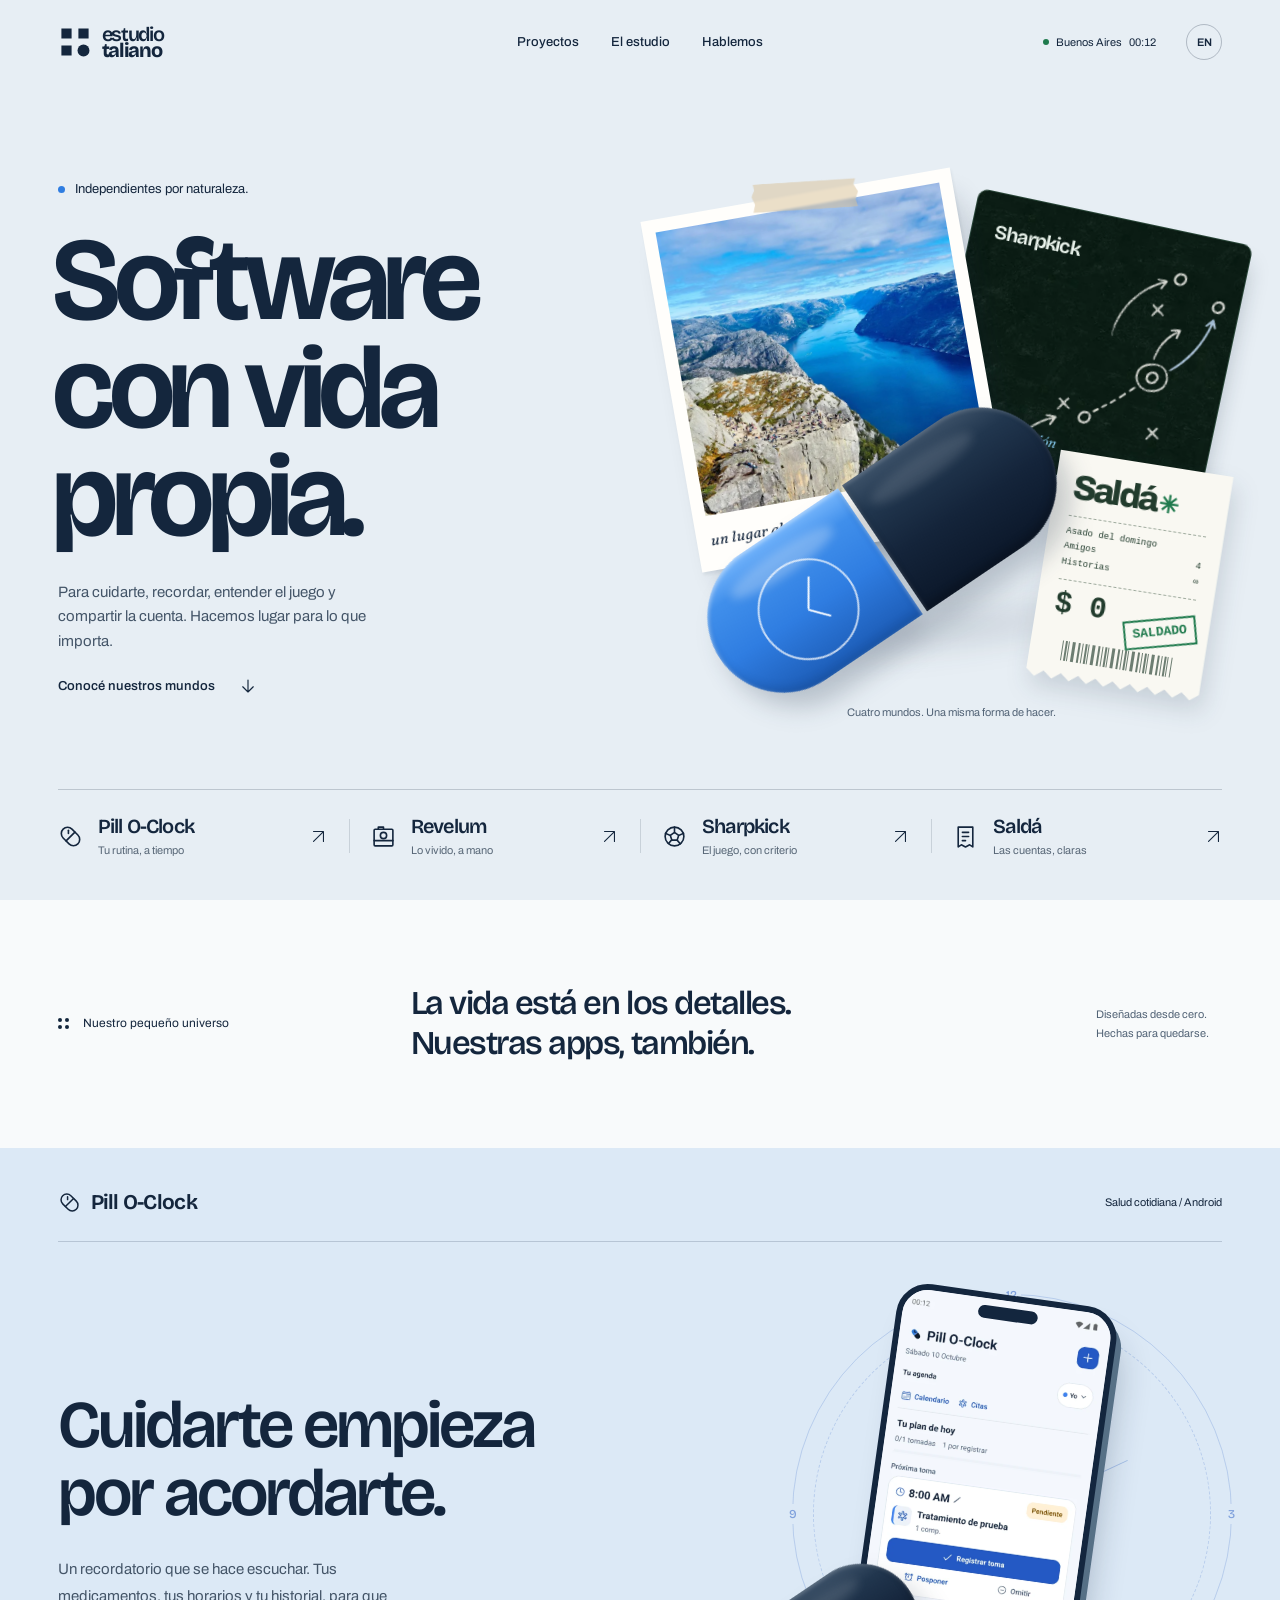
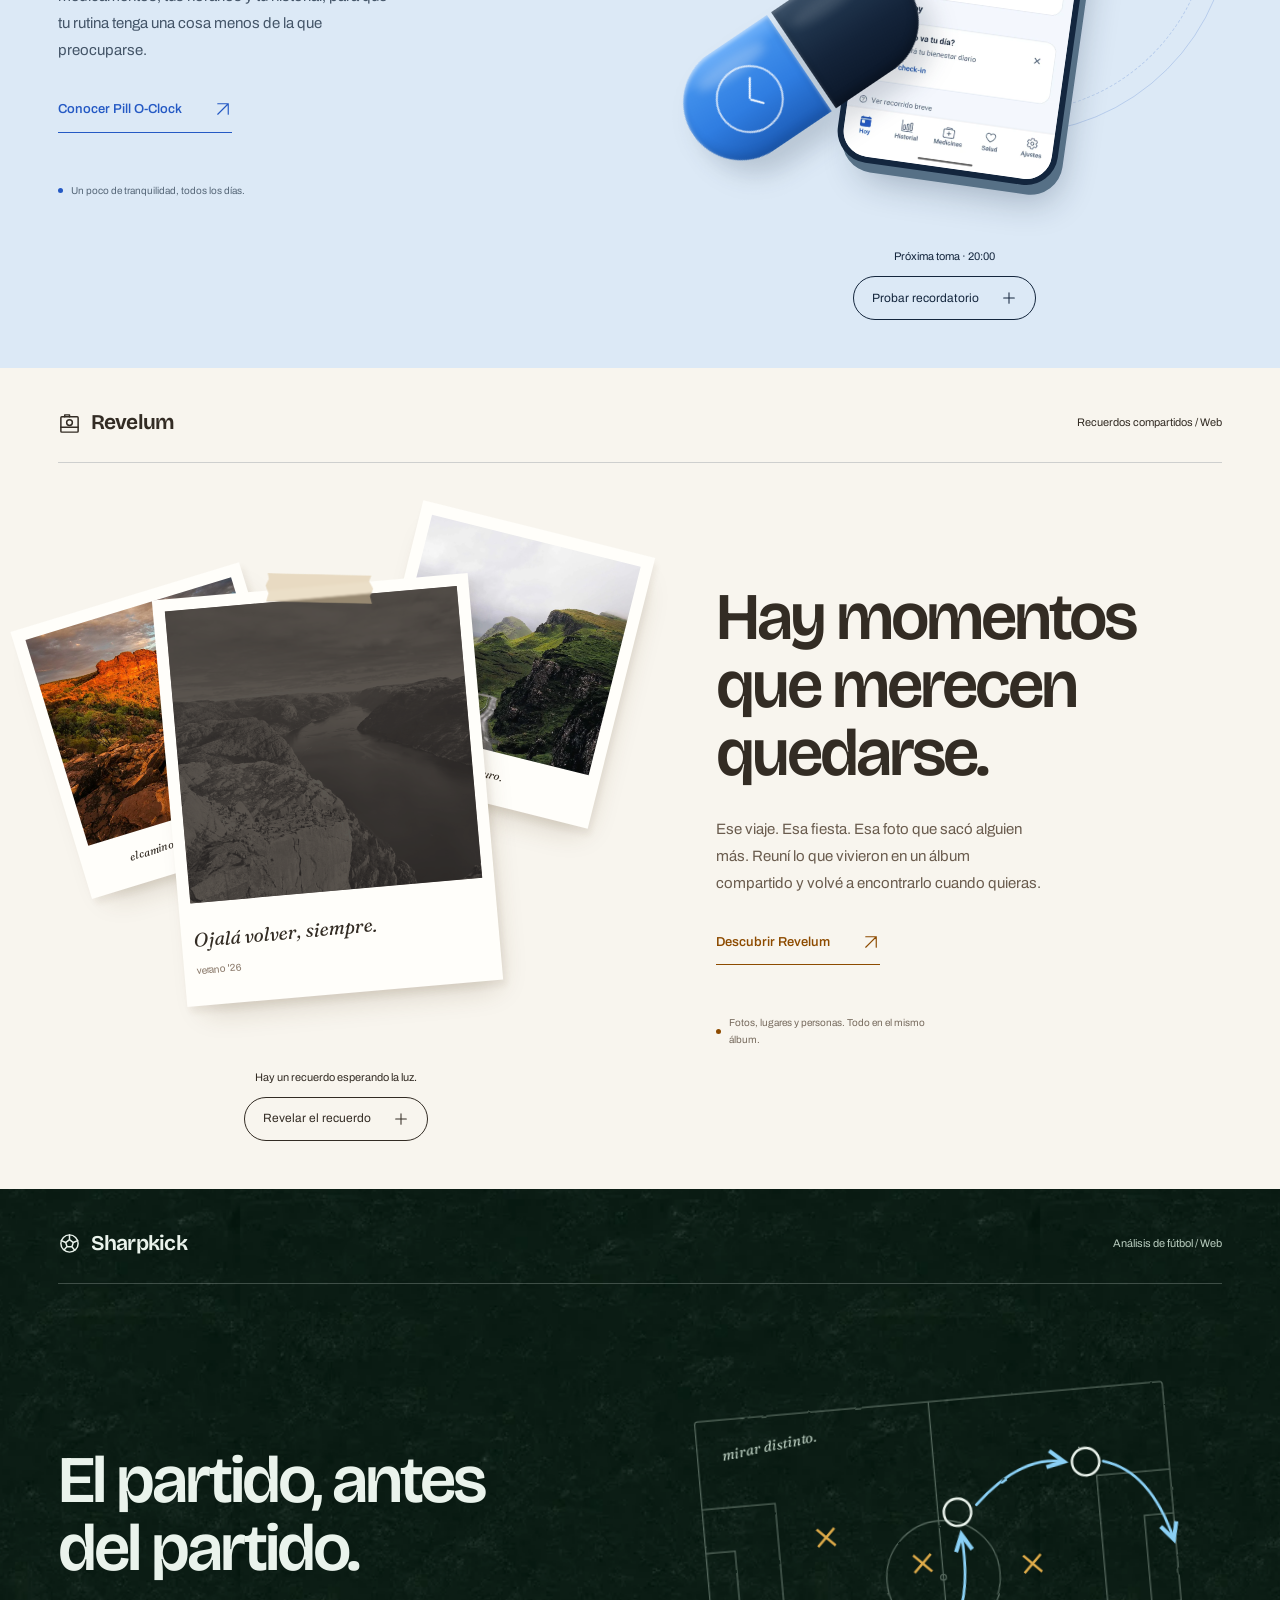
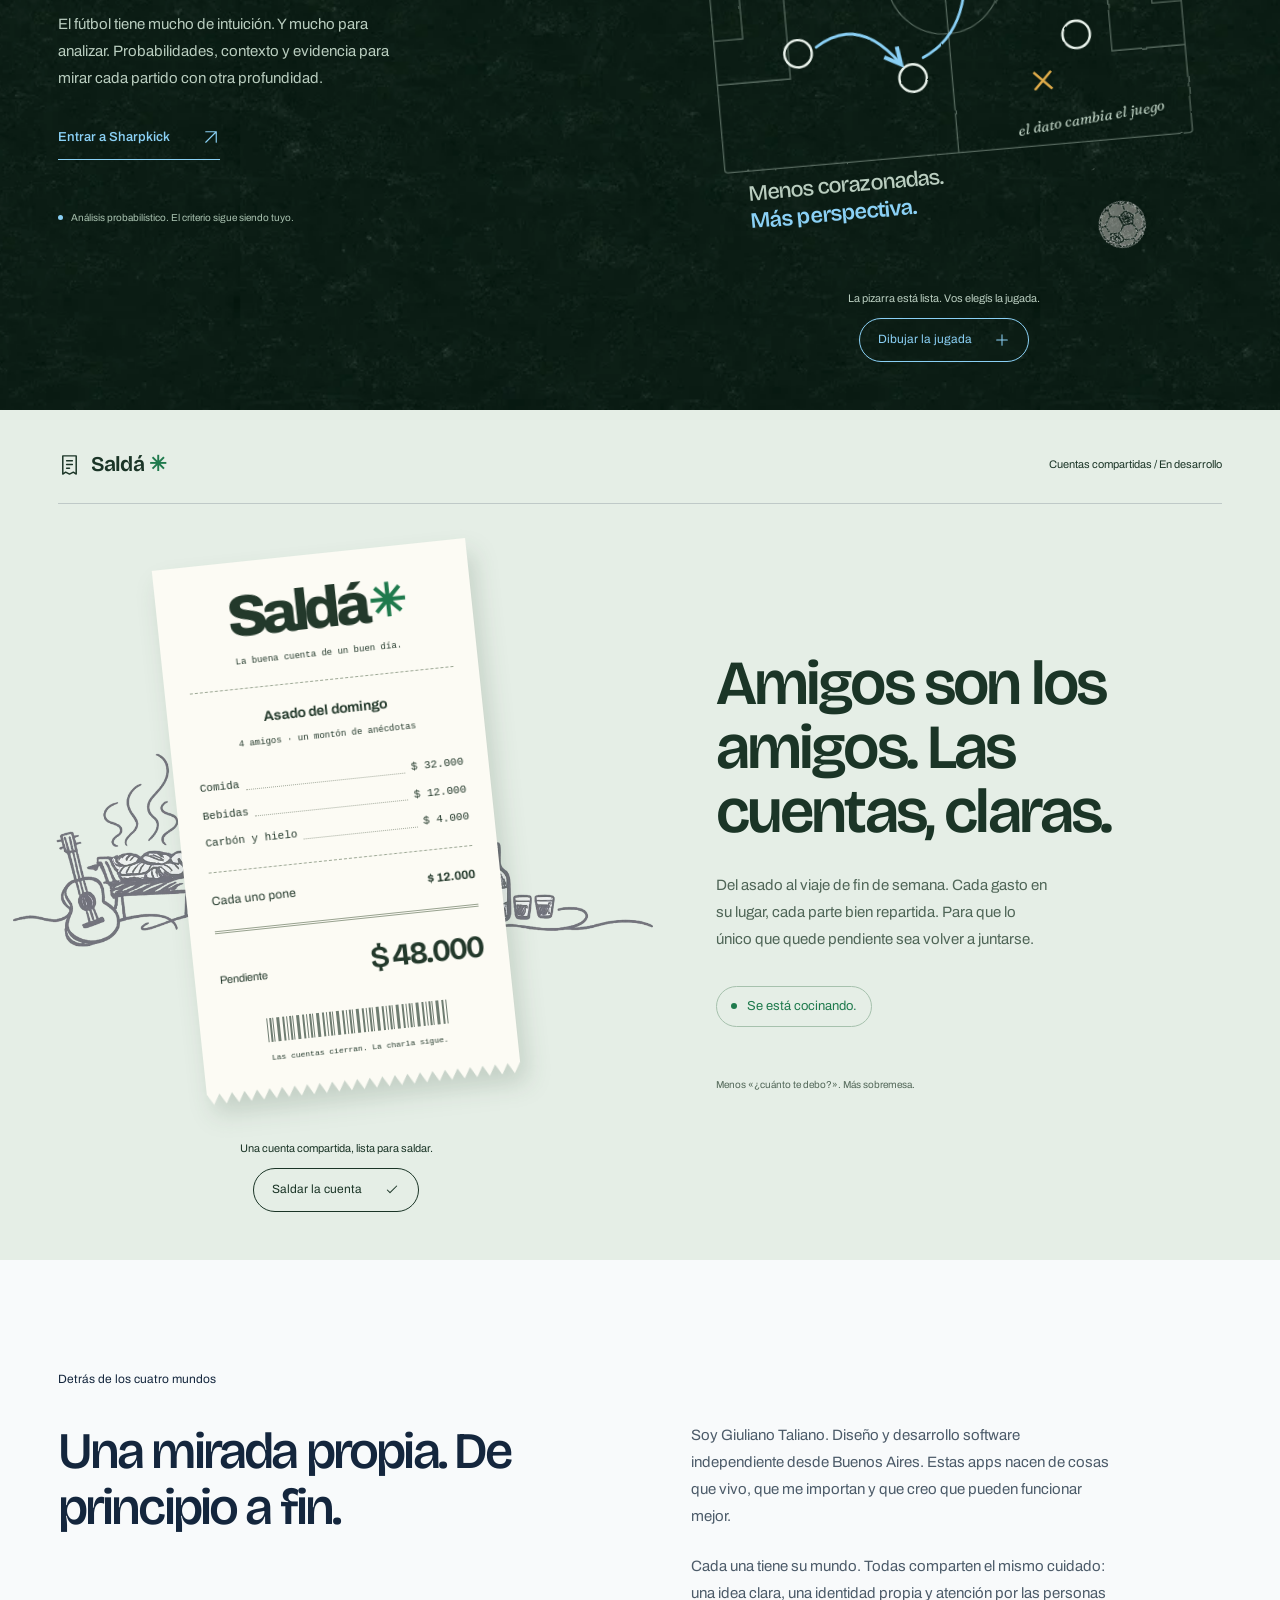
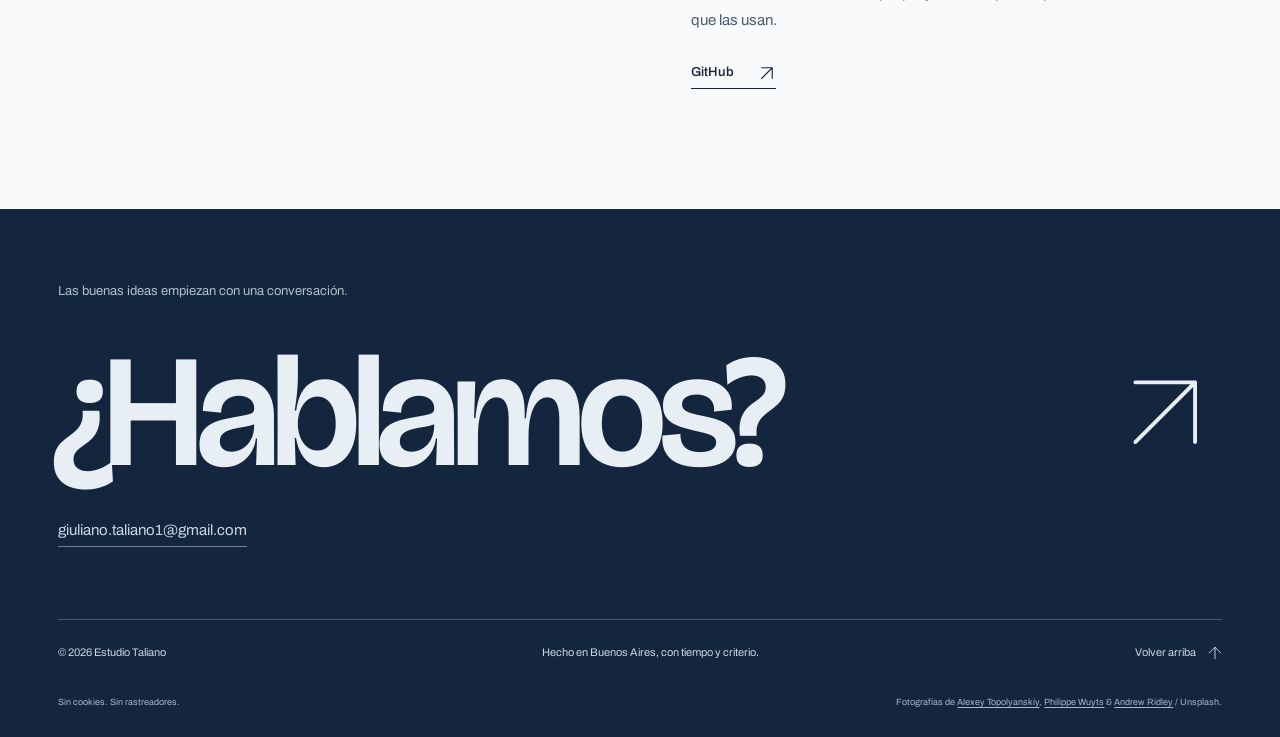
==== commit 99743a21: "Redesign studio landing around four product worlds" ====
--- a/index.html
+++ b/index.html
@@ -1,774 +1,125 @@
-<!DOCTYPE html>
+<!doctype html>
 <html lang="es">
 <head>
-<meta charset="UTF-8" />
-<meta name="viewport" content="width=device-width, initial-scale=1" />
-<title>Estudio Taliano — software independiente, Buenos Aires</title>
-<meta name="description" content="Respetamos tus datos, tu plata, tus recuerdos y tu criterio. Cuatro productos hechos en Buenos Aires: Pill O-Clock, Revelum, Sharpkick y Saldá." />
-<meta name="theme-color" content="#f2f3ef" />
-<meta name="color-scheme" content="light" />
-<link rel="icon" href="data:image/svg+xml,%3Csvg xmlns='http://www.w3.org/2000/svg' viewBox='0 0 32 32'%3E%3Crect x='3' y='3' width='12' height='12' rx='3.5' fill='%231a5cb0'/%3E%3Crect x='17' y='3' width='12' height='12' rx='3.5' fill='%237a4100'/%3E%3Crect x='3' y='17' width='12' height='12' rx='3.5' fill='%23175943'/%3E%3Crect x='17' y='17' width='12' height='12' rx='3.5' fill='%23532da8'/%3E%3C/svg%3E" />
-
-<meta property="og:type" content="website" />
-<meta property="og:title" content="Estudio Taliano — software independiente, Buenos Aires" />
-<meta property="og:description" content="Respetamos tus datos, tu plata, tus recuerdos y tu criterio. Pill O-Clock · Revelum · Sharpkick · Saldá." />
-<meta property="og:locale" content="es_AR" />
-<meta property="og:image" content="https://giulianotaliano.github.io/og.jpg" />
-<meta property="og:image:width" content="1200" />
-<meta property="og:image:height" content="630" />
-<meta name="twitter:card" content="summary_large_image" />
-
-<!-- Solo las dos caras above-the-fold; la itálica llega sola después. -->
-<link rel="preload" href="fonts/fraunces.woff2" as="font" type="font/woff2" crossorigin>
-<link rel="preload" href="fonts/archivo.woff2" as="font" type="font/woff2" crossorigin>
-
-<script type="application/ld+json">
-{ "@context":"https://schema.org","@type":"Organization","name":"Estudio Taliano",
-  "founder":{"@type":"Person","name":"Giuliano Taliano"},
-  "email":"giuliano.taliano1@gmail.com",
-  "address":{"@type":"PostalAddress","addressLocality":"Buenos Aires","addressCountry":"AR"},
-  "url":"https://giulianotaliano.github.io/" }
-</script>
-
-<style>
-/* ════════════════════════════════════════════════════════════════════════
-   ESTUDIO TALIANO — «Cuatro mundos», v3 tras panel adversarial.
-
-   La mecánica firma es UNA: cada producto toma el viewport con su mundo
-   material REAL (sharpkick.app es de verdad una pizarra; revelum.app es de
-   verdad crema y serif itálica) y ejecuta un solo momento vivo que cita la
-   FUNCIÓN del producto, no su decoración:
-     01 la cápsula se abre por su eje y adentro hay un reloj EN HORA
-     02 los datos caen primero, la curva se ajusta, un error se corrige
-     03 una polaroid se REVELA (revelar = develar la foto: el nombre)
-     04 un recibo salda: los montos bajan a $0 y el papel se parte
-
-   Sistema (lo que NO cambia entre mundos):
-   - token --angulo: 45deg — costuras de capítulo (corte de esquina),
-     hachurado de subrayados, rotaciones derivadas (45/5, 45/10), los ✕
-     tácticos, la diagonal del corte del recibo, la cápsula misma
-   - escala tipográfica única; todos los headings en Fraunces
-   - label monospace idéntico en los cuatro capítulos
-   - cada mundo cambia SOLO: fondo + un acento + un modificador (la
-     itálica de Revelum; el WONK vive solo en hero y colofón)
-
-   Motor: Tier 0 sin JS = página completa en estados finales. JS agrega
-   .motion y un único ticker rAF que escribe transforms DIRECTO en hojas
-   (nunca custom properties heredadas sobre texto spliteado).
-   Cero pedidos a terceros: 3 fuentes propias, 5 webp, nada más.
-   ════════════════════════════════════════════════════════════════════════ */
-
-@font-face{font-family:'Fraunces';src:url('fonts/fraunces.woff2') format('woff2');
-  font-weight:100 900;font-display:swap}
-@font-face{font-family:'Fraunces';src:url('fonts/fraunces-italic.woff2') format('woff2');
-  font-weight:100 900;font-style:italic;font-display:swap}
-@font-face{font-family:'Archivo';src:url('fonts/archivo.woff2') format('woff2');
-  font-weight:100 900;font-display:swap}
-/* Fallbacks con métrica ajustada: el swap no debe mover el hero (CLS). */
-@font-face{font-family:'Fraunces-fb';src:local('Georgia');size-adjust:106%;ascent-override:88%;descent-override:24%}
-@font-face{font-family:'Archivo-fb';src:local('Arial');size-adjust:99%}
-
-:root{
-  --angulo:45deg;
-  --rot-a:calc(var(--angulo)/10);      /* 4.5deg  — inclinaciones suaves  */
-  --rot-b:calc(var(--angulo)/5);       /* 9deg    — inclinaciones francas */
-  --seam:clamp(3rem,7vw,6.5rem);       /* corte de esquina a 45°          */
-
-  --paper:#f2f3ef; --ink:#191b1a; --body-c:#3c423e; --muted:#5b6560;
-  --rule:#d8dcd4;
-  --pill:#1a5cb0;   --pill-bg:#e2edfb;
-  --sharp:#8fc7f0;  --sharp-bg:#16241d; --chalk:#edf3ee; --chalk-dim:#9fb3a8;
-  --rev:#7a4100;    --rev-bg:#fbf7f1;
-  --salda:#532da8;  --salda-bg:#f2f3ef;
-
-  --serif:'Fraunces','Fraunces-fb',Georgia,serif;
-  --sans:'Archivo','Archivo-fb',system-ui,Arial,sans-serif;
-  --mono:ui-monospace,'Cascadia Code',Consolas,Menlo,monospace;
-
-  --fs-hero:clamp(2.5rem,9.2vw,8.2rem);
-  --fs-h2:clamp(2.3rem,5.8vw,4.6rem);
-  --fs-inter:clamp(1.9rem,4.6vw,3.6rem);
-  --fs-body:1.0625rem;
-  --fs-cap:.8125rem;
-  --mg:clamp(20px,5vw,120px);          /* margen de la grilla de 12       */
-}
-*,*::before,*::after{box-sizing:border-box;margin:0;padding:0}
-html{scroll-behavior:smooth;-webkit-text-size-adjust:100%}
-@media (prefers-reduced-motion:reduce){html{scroll-behavior:auto}}
-body{font-family:var(--sans);font-size:var(--fs-body);line-height:1.6;
-  color:var(--body-c);background:var(--paper);-webkit-font-smoothing:antialiased;
-  overflow-x:clip}
-h1,h2,h3{font-family:var(--serif);color:var(--ink);line-height:1.04;
-  letter-spacing:-.015em;font-weight:620;
-  font-variation-settings:'SOFT' 0,'WONK' 0,'opsz' 144}
-p{margin:0}
-a{color:var(--ink)}
-img{max-width:100%;height:auto;display:block}
-:focus-visible{outline:2.5px solid var(--ink);outline-offset:3px;border-radius:2px}
-.skip{position:absolute;left:-999px;background:var(--ink);color:var(--paper);
-  padding:.7rem 1rem;z-index:200}
-.skip:focus{left:0;top:0}
-
-/* invariantes ------------------------------------------------------------ */
-.g{padding-inline:var(--mg)}
-.label{font-family:var(--mono);font-size:var(--fs-cap);letter-spacing:.09em;
-  text-transform:uppercase;color:var(--muted);display:block}
-.hatch{background-image:repeating-linear-gradient(var(--angulo),
-  var(--acc,var(--ink)) 0 2px,transparent 2px 6px);
-  background-size:100% .38em;background-position:0 98%;background-repeat:no-repeat;
-  padding-bottom:.12em;text-decoration:none}
-.tile{display:inline-block;width:.55em;height:.55em;border-radius:18%;
-  background:var(--acc,var(--ink));transform:rotate(var(--angulo));flex:none}
-
-/* grano estático (una capa compuesta, jamás animada) --------------------- */
-body::after{content:"";position:fixed;inset:0;pointer-events:none;z-index:90;
-  opacity:.045;mix-blend-mode:multiply;
-  background-image:url("data:image/svg+xml,%3Csvg xmlns='http://www.w3.org/2000/svg' width='180' height='180'%3E%3Cfilter id='n'%3E%3CfeTurbulence type='fractalNoise' baseFrequency='.92' numOctaves='2' stitchTiles='stitch'/%3E%3C/filter%3E%3Crect width='180' height='180' filter='url(%23n)'/%3E%3C/svg%3E")}
-
-/* header ----------------------------------------------------------------- */
-header{position:fixed;inset:0 0 auto;z-index:100;mix-blend-mode:difference}
-.nav{display:flex;align-items:center;justify-content:space-between;
-  padding:1rem var(--mg)}
-.brand{display:flex;align-items:center;gap:.6rem;text-decoration:none;color:#fff}
-.brand svg{flex:none}
-.brand b{font-family:var(--sans);font-weight:760;letter-spacing:.05em;
-  font-size:.85rem;text-transform:uppercase;color:#fff}
-.lang{border:1.5px solid currentColor;background:transparent;color:#fff;
-  font:inherit;font-family:var(--mono);font-size:.72rem;
-  font-weight:600;letter-spacing:.09em;padding:.3rem .7rem;border-radius:2px;cursor:pointer}
-
-/* hero ------------------------------------------------------------------- */
-.hero{min-height:100svh;display:flex;flex-direction:column;justify-content:center;
-  padding-top:5rem;padding-bottom:4rem;position:relative}
-.hero .label{margin-bottom:2.2rem}
-.hero h1{font-size:var(--fs-hero);max-width:11.5ch;
-  font-variation-settings:'SOFT' 0,'WONK' 1,'opsz' 144}
-.hero h1 a{color:var(--ink)}
-.hero h1 .n1{--acc:var(--pill)} .hero h1 .n2{--acc:var(--salda)}
-.hero h1 .n3{--acc:var(--rev)}  .hero h1 .n4{--acc:#1d6b50}
-.hero .sub{margin-top:2rem;font-size:clamp(1.02rem,1.35vw,1.25rem);
-  max-width:44ch;color:var(--body-c)}
-.hero .net{margin-top:2.6rem;color:var(--muted)}
-.hero .net b{color:var(--ink);font-weight:600}
-/* entrada coreografiada: máscaras por línea, el texto SIEMPRE pintado
-   debajo (LCP intacto); solo .motion la ejecuta */
-.mask{display:block;overflow:clip}
-.mask>span{display:block}
-.motion .mask>span{transform:translateY(105%);
-  transition:transform .9s cubic-bezier(.22,1,.36,1)}
-.motion .in .mask>span{transform:none}
-.scrollcue{position:absolute;bottom:1.4rem;right:var(--mg)}
-
-/* capítulos -------------------------------------------------------------- */
-.chapter{position:relative}
-.runway{height:220svh}
-@media (max-width:760px){.runway{height:150svh}}
-.stage{position:sticky;top:0;height:100svh;overflow:clip;
-  display:grid;align-content:center}
-/* costura: esquina cortada a 45° — la sección entra montándose sobre la
-   anterior con su diagonal; alternamos el lado por capítulo */
-.chapter{margin-top:calc(var(--seam)*-1)}
-.chapter:nth-of-type(odd) .stage-bg{
-  clip-path:polygon(0 var(--seam),calc(100% - var(--seam)) var(--seam),100% 0,100% 100%,0 100%)}
-.chapter:nth-of-type(even) .stage-bg{
-  clip-path:polygon(0 0,var(--seam) var(--seam),100% var(--seam),100% 100%,0 100%)}
-.stage-bg{position:absolute;inset:0;z-index:-1;background:var(--wbg,var(--paper))}
-.chapter .ch-label{position:absolute;top:calc(var(--seam) + 1.4rem);left:var(--mg);z-index:5}
-.ch-grid{display:grid;grid-template-columns:repeat(12,1fr);
-  column-gap:clamp(12px,2vw,28px);align-items:center;padding-inline:var(--mg)}
-.ch-copy h2{font-size:var(--fs-h2);margin-bottom:1.1rem}
-.ch-copy p{max-width:38ch}
-.ch-copy .go{display:inline-block;margin-top:1.4rem;font-weight:640;
-  --acc:var(--wacc)}
-.ch-copy .st{margin-top:1.6rem;color:var(--muted)}
-
-/* 01 · PILL O-CLOCK ------------------------------------------------------ */
-#pill{--wbg:var(--pill-bg);--wacc:var(--pill)}
-#pill .ch-copy{grid-column:1/7;grid-row:1}
-#pill .escena{grid-column:6/13;grid-row:1;position:relative;height:76svh}
-#pill .caps{position:absolute;inset:0;margin:auto;width:min(46svh,82%);
-  aspect-ratio:1;z-index:2}
-#pill .half{will-change:transform}
-#pill .pulse{position:absolute;inset:0;margin:auto;width:min(46svh,82%);
-  aspect-ratio:1;border-radius:50%;border:2px solid var(--pill);opacity:0;
-  will-change:transform,opacity;z-index:1}
-#pill .tel{position:absolute;right:0;bottom:-4svh;width:clamp(120px,19svh,190px);
-  transform:rotate(var(--rot-a));border-radius:18px;overflow:clip;
-  box-shadow:0 24px 60px -24px rgba(20,40,80,.45);will-change:transform;z-index:3}
-.static #pill .half-a{transform:translate3d(-34px,-34px,0)}
-.static #pill .half-b{transform:translate3d(34px,34px,0)}
-
-/* 02 · SHARPKICK --------------------------------------------------------- */
-#sharp{--wbg:var(--sharp-bg);--wacc:var(--sharp)}
-#sharp .ch-label,#sharp .ch-copy p,#sharp .st{color:var(--chalk-dim)}
-#sharp h2{color:var(--chalk)}
-#sharp .ch-copy .go{color:var(--sharp)}
-#sharp .frase{color:var(--chalk);font-family:var(--serif);font-style:italic;
-  font-size:clamp(1.05rem,1.5vw,1.3rem);margin-top:1.2rem}
-#sharp .ch-copy{grid-column:1/6;grid-row:1;z-index:2}
-#sharp .board{grid-column:6/13;grid-row:1;position:relative;height:70svh}
-#sharp .board svg{position:absolute;inset:0;width:100%;height:100%}
-#sharp .shot{position:absolute;right:0;bottom:0;width:clamp(200px,30vw,340px);
-  border:6px solid rgba(237,243,238,.12);border-radius:6px;overflow:clip;
-  transform:rotate(calc(var(--rot-a)*-1));will-change:transform}
-.tiza{stroke:var(--chalk);fill:none;stroke-linecap:round;filter:url(#chalkf)}
-.tiza-c{stroke:var(--sharp)}
-#sharp .marca{opacity:0;transform:scale(.4);transform-origin:center;
-  will-change:transform,opacity}
-#sharp .curva{stroke-dasharray:1200;stroke-dashoffset:1200}
-#sharp .curva2{stroke-dasharray:340;stroke-dashoffset:340}
-#sharp .smudge{opacity:0}
-#sharp .okmark{opacity:0;transform:scale(.4);transform-origin:center}
-.motion #sharp .play .marca{animation:pop .5s cubic-bezier(.34,1.56,.64,1) forwards}
-.motion #sharp .play .m2{animation-delay:.18s}.motion #sharp .play .m3{animation-delay:.36s}
-.motion #sharp .play .m4{animation-delay:.54s}.motion #sharp .play .m5{animation-delay:.72s}
-.motion #sharp .play .curva{animation:draw 1.5s cubic-bezier(.6,0,.3,1) .95s forwards}
-.motion #sharp .play .smudge{animation:fadein .45s ease 2.6s forwards}
-.motion #sharp .play .m3{animation:pop .5s cubic-bezier(.34,1.56,.64,1) .36s forwards,
-  fadeout .4s ease 2.75s forwards}
-.motion #sharp .play .okmark{animation:pop .5s cubic-bezier(.34,1.56,.64,1) 3.1s forwards}
-.motion #sharp .play .curva2{animation:draw2 .8s cubic-bezier(.6,0,.3,1) 3.4s forwards}
-.static #sharp .marca,.static #sharp .okmark{opacity:1;transform:none}
-.static #sharp .m3{opacity:0}
-.static #sharp .curva{stroke-dashoffset:0}
-.static #sharp .curva2{stroke-dashoffset:0}
-.static #sharp .smudge{opacity:.5}
-@keyframes pop{to{opacity:1;transform:scale(1)}}
-@keyframes draw{to{stroke-dashoffset:0}}
-@keyframes draw2{to{stroke-dashoffset:0}}
-@keyframes fadein{to{opacity:.5}}
-@keyframes fadeout{to{opacity:.15}}
-
-/* 03 · REVELUM ----------------------------------------------------------- */
-#rev{--wbg:var(--rev-bg);--wacc:var(--rev)}
-#rev h2{font-style:italic;font-variation-settings:'SOFT' 40,'WONK' 0,'opsz' 144}
-#rev .ch-copy{grid-column:8/13;grid-row:1;z-index:2}
-#rev .foto{grid-column:2/8;grid-row:1;position:relative;height:74svh}
-#rev .pol{position:absolute;background:#fff;padding:14px 14px 58px;
-  box-shadow:0 20px 50px -18px rgba(80,50,10,.35);will-change:transform}
-#rev .pol-a{left:4%;top:6%;width:min(58svh,86%);transform:rotate(calc(var(--rot-a)*-1))}
-#rev .pol-b{right:0;bottom:2%;width:36%;transform:rotate(var(--rot-b));z-index:-1}
-#rev .pol-a img{filter:grayscale(1) brightness(1.55) contrast(.42) sepia(.22);
-  will-change:filter}
-.static #rev .pol-a img{filter:none}
-#rev .pie{position:absolute;left:16px;bottom:14px;font-family:var(--serif);
-  font-style:italic;color:#6d5335;font-size:1.05rem}
-#rev .fecha{position:absolute;right:16px;bottom:16px;font-family:var(--mono);
-  font-size:.7rem;letter-spacing:.08em;color:#a08662}
-
-/* 04 · SALDÁ ------------------------------------------------------------- */
-#salda{--wbg:var(--salda-bg);--wacc:var(--salda)}
-#salda .ch-copy{grid-column:1/6;grid-row:1}
-#salda .mesa{grid-column:6/12;grid-row:1;position:relative;height:74svh;
-  display:grid;place-items:center}
-.recibo{position:relative;width:min(340px,86%);font-family:var(--mono);
-  font-size:.8rem;letter-spacing:.02em;color:#2b2f2c;
-  font-variant-numeric:tabular-nums;will-change:transform}
-.r-half{background:
-  repeating-linear-gradient(0deg,rgba(0,0,0,.028) 0 1px,transparent 1px 3px),#fdfdfb;
-  box-shadow:0 18px 44px -18px rgba(30,30,60,.3);padding:1.2rem 1.3rem}
-.r-top{mask-image:radial-gradient(circle at 8px 0,transparent 5px,#000 6px);
-  mask-size:16px 100%;mask-repeat:repeat-x;mask-position:0 -8px;
-  padding-top:1.6rem}
-.r-bot{margin-top:-1px;padding-bottom:1.7rem;
-  mask-image:radial-gradient(circle at 8px 100%,transparent 5px,#000 6px);
-  mask-size:16px 100%;mask-repeat:repeat-x;mask-position:0 8px}
-/* el corte: diagonal 45° dentada, mitades complementarias */
-.r-top{clip-path:polygon(0 0,100% 0,100% calc(100% - 14px),96% calc(100% - 8px),
-  88% calc(100% - 16px),79% calc(100% - 6px),70% calc(100% - 15px),
-  60% calc(100% - 7px),50% calc(100% - 14px),40% calc(100% - 6px),
-  30% calc(100% - 13px),20% calc(100% - 5px),10% calc(100% - 12px),0 calc(100% - 4px))}
-.r-bot{clip-path:polygon(0 calc(0% + 3px),10% 11px,20% 4px,30% 12px,40% 5px,
-  50% 13px,60% 6px,70% 14px,79% 5px,88% 15px,96% 7px,100% 13px,100% 100%,0 100%);
-  transform:translateY(-10px)}
-.r-half{will-change:transform}
-.recibo table{width:100%;border-collapse:collapse}
-.recibo td{padding:.18rem 0}
-.recibo td:last-child{text-align:right}
-.recibo .hr{border-top:1.5px dashed #b9beba;height:.6rem}
-.recibo .tt td{font-weight:700;color:var(--ink)}
-.stamp{position:absolute;inset:0;margin:auto;width:9.5rem;height:3rem;
-  display:grid;place-items:center;border:3px solid var(--salda);color:var(--salda);
-  font-family:var(--mono);font-weight:700;font-size:1.05rem;letter-spacing:.22em;
-  border-radius:4px;transform:rotate(calc(var(--rot-b)*-1)) scale(1.6);opacity:0;
-  will-change:transform,opacity;z-index:4}
-.static .stamp{opacity:1;transform:rotate(calc(var(--rot-b)*-1))}
-.static .r-top{transform:translate3d(-14px,-22px,0) rotate(-2deg)}
-.static .r-bot{transform:translate3d(12px,26px,0) rotate(2.4deg) translateY(-10px)}
-
-/* interludios: frase única en el material del mundo anterior -------------- */
-.inter{min-height:64svh;display:grid;place-items:center;text-align:center;
-  padding-block:14svh}
-.inter p{font-family:var(--serif);font-size:var(--fs-inter);color:var(--ink);
-  max-width:22ch;line-height:1.15;letter-spacing:-.01em}
-.inter-pill{background:var(--pill-bg)}
-.inter-sharp{background:var(--sharp-bg)}
-.inter-sharp p{color:var(--chalk);font-style:italic}
-.inter-rev{background:var(--rev-bg)}
-.inter-rev p{font-style:italic;color:#4c351f}
-.motion .inter p{opacity:0;transform:translateY(26px);
-  transition:opacity .8s ease,transform .8s cubic-bezier(.22,1,.36,1)}
-.motion .inter.in p{opacity:1;transform:none}
-
-/* colofón ---------------------------------------------------------------- */
-.fin{min-height:92svh;display:flex;flex-direction:column;justify-content:center;
-  gap:2.4rem;position:relative}
-.fin h2{font-family:var(--serif);font-style:italic;font-size:var(--fs-hero);
-  font-variation-settings:'SOFT' 30,'WONK' 1,'opsz' 144;font-weight:560}
-.fin .mail{display:inline-block;font-family:var(--sans);font-weight:640;
-  font-size:clamp(1.15rem,2.2vw,1.7rem);color:var(--ink);--acc:var(--ink)}
-.fin .mailwrap{display:inline-block;will-change:transform}
-.fin .datos{display:flex;flex-wrap:wrap;gap:.6rem 2.2rem;color:var(--muted)}
-.fin .datos a{color:var(--body-c);text-decoration:none}
-.fin .datos a:hover{text-decoration:underline;text-underline-offset:4px}
-.colofon{border-top:1px solid var(--rule);padding-block:1.6rem 2.2rem;
-  color:var(--muted);font-size:.85rem;display:grid;gap:.5rem}
-.colofon .marks{display:flex;gap:.5rem;align-items:center}
-
-/* util ------------------------------------------------------------------- */
-@media (max-width:860px){
-  /* el label del capítulo no puede pelearse con el header fijo */
-  .chapter .ch-label{position:static;padding:0 var(--mg) 1.1rem}
-  #pill .ch-copy,#sharp .ch-copy,#salda .ch-copy{grid-column:1/-1;grid-row:2;
-    padding-top:1.2rem}
-  #rev .ch-copy{grid-column:1/-1;grid-row:2;padding-top:1.2rem}
-  #pill .escena{grid-column:1/-1;grid-row:1;height:44svh}
-  #sharp .board{grid-column:1/-1;grid-row:1;height:40svh}
-  #rev .foto{grid-column:1/-1;grid-row:1;height:46svh}
-  #salda .mesa{grid-column:1/-1;grid-row:1;height:44svh}
-  .stage{align-content:start;padding-top:calc(var(--seam) + 6rem)}
-  #pill .tel{width:110px;bottom:0}
-  #sharp .shot{width:180px}
-}
-</style>
+  <meta charset="utf-8">
+  <meta name="viewport" content="width=device-width, initial-scale=1">
+  <title>Estudio Taliano — Software con vida propia</title>
+  <meta name="description" content="Un estudio independiente en Buenos Aires. Cuatro apps para cuidar tu rutina, guardar recuerdos, entender el fútbol y compartir la cuenta.">
+  <meta name="theme-color" content="#e7eef4">
+  <meta name="color-scheme" content="light">
+  <link rel="canonical" href="https://estudiotaliano.com/">
+  <link rel="icon" href="img/studio/favicon.svg" type="image/svg+xml">
+  <meta property="og:type" content="website">
+  <meta property="og:locale" content="es_AR">
+  <meta property="og:title" content="Estudio Taliano — Software con vida propia">
+  <meta property="og:description" content="Cuatro mundos, una misma forma de hacer. Software independiente desde Buenos Aires.">
+  <meta property="og:image" content="https://estudiotaliano.com/og.jpg">
+  <meta property="og:image:width" content="1200">
+  <meta property="og:image:height" content="630">
+  <meta name="twitter:card" content="summary_large_image">
+  <link rel="preload" href="fonts/bricolage-grotesque-latin.woff2" as="font" type="font/woff2" crossorigin>
+  <link rel="preload" href="fonts/archivo.woff2" as="font" type="font/woff2" crossorigin>
+  <link rel="stylesheet" href="studio.css">
+  <script src="studio.js" defer></script>
+  <script type="application/ld+json">{"@context":"https://schema.org","@type":"Organization","name":"Estudio Taliano","founder":{"@type":"Person","name":"Giuliano Taliano"},"email":"giuliano.taliano1@gmail.com","address":{"@type":"PostalAddress","addressLocality":"Buenos Aires","addressCountry":"AR"},"url":"https://estudiotaliano.com/"}</script>
 </head>
 <body>
-<a class="skip" href="#pill" data-i="skip">Saltar al contenido</a>
-
-<header>
-  <nav class="nav" aria-label="Principal">
-    <a class="brand" href="#top">
-      <svg width="20" height="20" viewBox="0 0 32 32" aria-hidden="true">
-        <rect x="3" y="3" width="12" height="12" rx="3.5" fill="#fff"/>
-        <rect x="17" y="3" width="12" height="12" rx="3.5" fill="#fff" opacity=".75"/>
-        <rect x="3" y="17" width="12" height="12" rx="3.5" fill="#fff" opacity=".75"/>
-        <rect x="17" y="17" width="12" height="12" rx="3.5" fill="#fff"/>
-      </svg>
-      <b>Estudio Taliano</b>
+  <a class="skip-link" href="#proyectos" data-es="Saltar al contenido" data-en="Skip to content">Saltar al contenido</a>
+  <svg class="svg-library" aria-hidden="true" xmlns="http://www.w3.org/2000/svg">
+    <symbol id="icon-arrow" viewBox="0 0 24 24"><path d="M5 19 19 5M5 5h14v14"/></symbol>
+    <symbol id="icon-down" viewBox="0 0 24 24"><path d="M12 4v16m-7-7 7 7 7-7"/></symbol>
+    <symbol id="icon-pill" viewBox="0 0 24 24"><g transform="rotate(-45 12 12)"><rect x="6" y="2" width="12" height="20" rx="6"/><path d="M6 12h12"/></g><path d="M10 6v3"/></symbol>
+    <symbol id="icon-camera" viewBox="0 0 24 24"><rect x="3" y="5" width="18" height="16" rx="1"/><path d="M3 16h18M7 5V3h5v2"/><circle cx="12" cy="11" r="3"/></symbol>
+    <symbol id="icon-ball" viewBox="0 0 24 24"><circle cx="12" cy="12" r="9"/><path d="m12 8 4 3-1.5 4.5h-5L8 11Zm0-5v5m8.5 1-4.5 2m1.5 8-3-3.5m-8 3 3-3.5M3.5 9 8 11"/></symbol>
+    <symbol id="icon-receipt" viewBox="0 0 24 24"><path d="M5 3h14v19l-3-2-4 2-4-2-3 2Zm4 5h6M9 12h6M9 16h3"/></symbol>
+    <symbol id="icon-check" viewBox="0 0 24 24"><path d="m5 12 4 4L19 6"/></symbol>
+    <symbol id="icon-plus" viewBox="0 0 24 24"><path d="M12 4v16M4 12h16"/></symbol>
+  </svg>
+  <header class="site-header" id="site-header">
+    <a class="brand" href="#top" aria-label="Estudio Taliano, inicio" data-label-es="Estudio Taliano, inicio" data-label-en="Estudio Taliano, home">
+      <svg class="studio-mark" viewBox="0 0 40 40" aria-hidden="true"><path d="M4 4h12v12H4zm20 0h12v12H24zM4 24h12v12H4z"/><circle cx="30" cy="30" r="7"/></svg>
+      <span>estudio<br><b>taliano</b></span>
     </a>
-    <button class="lang" id="lang" type="button" aria-label="Switch to English">EN</button>
-  </nav>
-</header>
-
-<main id="top">
-
-<!-- ══ HERO ═══════════════════════════════════════════════════════════ -->
-<section class="hero g" id="hero">
-  <span class="label" data-i="eyebrow">Estudio independiente de software — Buenos Aires, Argentina</span>
-  <h1 data-i-html="h1"><span class="mask"><span>Respetamos</span></span><span class="mask"><span><a class="hatch n1" href="#pill">tus datos</a>, <a class="hatch n2" href="#salda">tu plata</a>,</span></span><span class="mask"><span><a class="hatch n3" href="#rev">tus recuerdos</a></span></span><span class="mask"><span>y <a class="hatch n4" href="#sharp">tu criterio</a>.</span></span></h1>
-  <p class="sub" data-i="sub">Cuatro productos, hechos acá: <b>Pill O-Clock</b>, <b>Revelum</b>,
-    <b>Sharpkick</b> y <b>Saldá</b>. Uno por cada cosa que no vamos a tocar.</p>
-  <p class="net label" data-i="net"><b>3</b> fuentes propias · <b>5</b> webp · <b>0</b> pedidos a terceros · <b>0</b> cookies — abrí devtools y comprobalo</p>
-  <span class="scrollcue label" aria-hidden="true" data-i="cue">bajá ↓</span>
-</section>
-
-<!-- ══ 01 · PILL O-CLOCK ══════════════════════════════════════════════ -->
-<section class="chapter" id="pill" data-scene="pill">
-  <div class="runway">
-  <div class="stage">
-    <div class="stage-bg"></div>
-    <span class="ch-label label" data-i="l1">01 — Pill O-Clock · prueba cerrada · Android</span>
-    <div class="ch-grid">
-      <div class="ch-copy">
-        <h2 data-i="t1">La alarma que sí te despierta.</h2>
-        <p data-i="p1">Suena en modo silencio, sobre la pantalla bloqueada, con el vademécum
-          argentino adentro. Tus datos de salud nunca salen del teléfono: no hay cuenta,
-          no hay nube, no hay nada que filtrar.</p>
-        <a class="go hatch" href="https://giulianotaliano.github.io/pill-o-clock/" data-i="g1">Conocer Pill O-Clock →</a>
-        <p class="st label" data-i="s1">datos locales — cifrados — exportables</p>
-      </div>
-      <div class="escena" aria-hidden="true">
-        <div class="pulse" id="pulso"></div>
-        <svg class="caps" viewBox="0 0 48 48">
-          <defs><clipPath id="cpc"><rect x="4" y="15" width="40" height="18" rx="9"
-            transform="rotate(45 24 24)"/></clipPath></defs>
-          <g clip-path="url(#cpc)">
-            <g class="half half-a" id="halfA">
-              <rect x="0" y="8" width="23" height="32" fill="#2f7de1" transform="rotate(45 24 24)"/></g>
-            <g class="half half-b" id="halfB">
-              <rect x="25" y="8" width="23" height="32" fill="#0e1a2d" transform="rotate(45 24 24)"/></g>
-          </g>
-          <g id="reloj" stroke="#1a5cb0" stroke-linecap="round" fill="none" opacity="0">
-            <circle cx="24" cy="24" r="7.2" fill="#f6faff" stroke="none"/>
-            <line id="agH" x1="24" y1="24" x2="24" y2="19.6" stroke-width="1.7"/>
-            <line id="agM" x1="24" y1="24" x2="24" y2="18.2" stroke-width="1.2"/>
-            <circle cx="24" cy="24" r="1" fill="#1a5cb0" stroke="none"/>
-          </g>
-        </svg>
-        <div class="tel" id="telP"><img src="img/pill-hoy.webp" width="540" height="1212"
-          alt="" loading="lazy" decoding="async"></div>
-      </div>
-    </div>
-  </div>
-  </div>
-</section>
-
-<div class="inter inter-pill g" data-io>
-  <p data-i="i1">Lo tuyo queda de tu lado.</p>
-</div>
-
-<!-- ══ 02 · SHARPKICK ═════════════════════════════════════════════════ -->
-<section class="chapter" id="sharp" data-scene="sharp">
-  <div class="runway">
-  <div class="stage">
-    <div class="stage-bg"></div>
-    <span class="ch-label label" data-i="l2">02 — Sharpkick · en producción · sharpkick.app · +18</span>
-    <div class="ch-grid">
-      <div class="ch-copy">
-        <h2 data-i="t2">El partido, antes del partido.</h2>
-        <p data-i="p2">Análisis probabilístico de fútbol: el número del modelo al lado del
-          precio de la casa, mercado por mercado, con muestra auditable. Acá no se apuesta:
-          se analiza.</p>
-        <p class="frase" data-i="q2">«No vendemos pronósticos. Mostramos el trabajo.»</p>
-        <a class="go hatch" href="https://sharpkick.app" rel="noopener" data-i="g2">Entrar a sharpkick.app →</a>
-        <p class="st label" data-i="s2">aciertos y errores publicados — brier score a la vista</p>
-      </div>
-      <div class="board" aria-hidden="true">
-        <svg viewBox="0 0 640 480">
-          <defs>
-            <filter id="chalkf" x="-5%" y="-5%" width="110%" height="110%">
-              <feTurbulence type="fractalNoise" baseFrequency=".55" numOctaves="2" result="n" seed="7"/>
-              <feDisplacementMap in="SourceGraphic" in2="n" scale="3.2"/>
-            </filter>
-          </defs>
-          <!-- los datos caen primero -->
-          <g class="tiza marca m1" stroke-width="3.4">
-            <line x1="76" y1="382" x2="100" y2="358"/><line x1="76" y1="358" x2="100" y2="382"/></g>
-          <g class="tiza marca m2" stroke-width="3.4">
-            <line x1="186" y1="322" x2="210" y2="298"/><line x1="186" y1="298" x2="210" y2="322"/></g>
-          <g class="tiza marca m3" stroke-width="3.4">
-            <line x1="296" y1="152" x2="320" y2="128"/><line x1="296" y1="128" x2="320" y2="152"/></g>
-          <g class="tiza marca m4" stroke-width="3.4">
-            <line x1="406" y1="212" x2="430" y2="188"/><line x1="406" y1="188" x2="430" y2="212"/></g>
-          <g class="tiza marca m5" stroke-width="3.4">
-            <line x1="516" y1="132" x2="540" y2="108"/><line x1="516" y1="108" x2="540" y2="132"/></g>
-          <!-- la curva se ajusta a los datos -->
-          <path class="tiza tiza-c curva" stroke-width="4"
-            d="M60 396 C 140 366, 168 322, 232 296 S 340 214, 418 200 S 520 138, 588 116"/>
-          <!-- un dato estaba mal: se borra y se corrige — mostramos el trabajo -->
-          <ellipse class="smudge" cx="308" cy="140" rx="34" ry="20" fill="#22352b"/>
-          <g class="tiza okmark" stroke-width="3.4">
-            <circle cx="308" cy="252" r="15"/></g>
-          <path class="tiza tiza-c curva2" stroke-width="4"
-            d="M232 296 C 260 280, 284 264, 308 252 S 380 214, 418 200"/>
-        </svg>
-        <div class="shot"><img src="img/sharpkick.webp" width="900" height="549"
-          alt="" loading="lazy" decoding="async"></div>
-      </div>
-    </div>
-  </div>
-  </div>
-</section>
-
-<div class="inter inter-sharp g" data-io>
-  <p data-i="i2">Mostramos el trabajo, incluso los errores.</p>
-</div>
-
-<!-- ══ 03 · REVELUM ═══════════════════════════════════════════════════ -->
-<section class="chapter" id="rev" data-scene="rev">
-  <div class="runway">
-  <div class="stage">
-    <div class="stage-bg"></div>
-    <span class="ch-label label" data-i="l3">03 — Revelum · en producción · revelum.app</span>
-    <div class="ch-grid">
-      <div class="foto" aria-hidden="true">
-        <div class="pol pol-a">
-          <img id="fotoRev" src="img/revelum-1.webp" width="560" height="560"
-            alt="" loading="lazy" decoding="async">
-          <span class="pie" data-i="pieRev">revelándose…</span>
-          <span class="fecha">26·08·2026</span>
+    <nav class="main-nav" aria-label="Principal" data-label-es="Principal" data-label-en="Main navigation">
+      <a href="#proyectos" data-es="Proyectos" data-en="Projects">Proyectos</a>
+      <a class="studio-nav" href="#estudio" data-es="El estudio" data-en="The studio">El estudio</a>
+      <a href="#contacto" data-es="Hablemos" data-en="Let's talk">Hablemos</a>
+    </nav>
+    <div class="header-end"><span class="locality"><i></i> Buenos Aires <time id="local-time"></time></span><button class="language" id="language" type="button" aria-label="Switch to English">EN</button></div>
+  </header>
+  <main id="top">
+    <section class="hero page-pad" id="hero" aria-labelledby="hero-title">
+      <div class="hero-main">
+        <div class="hero-copy">
+          <p class="hero-intro" data-es="Independientes por naturaleza." data-en="Independent by nature.">Independientes por naturaleza.</p>
+          <h1 id="hero-title"><span data-es="Software" data-en="Software">Software</span><span data-es="con vida" data-en="with a life">con vida</span><span data-es="propia." data-en="of its own.">propia.</span></h1>
+          <p class="hero-description" data-es="Para cuidarte, recordar, entender el juego y compartir la cuenta. Hacemos lugar para lo que importa." data-en="To take care, remember, understand the game and split the bill. We make room for what matters.">Para cuidarte, recordar, entender el juego y compartir la cuenta. Hacemos lugar para lo que importa.</p>
+          <a class="text-link hero-discover" href="#proyectos"><span data-es="Conocé nuestros mundos" data-en="Explore our worlds">Conocé nuestros mundos</span><svg class="icon" aria-hidden="true" focusable="false"><use href="#icon-down"/></svg></a>
         </div>
-        <div class="pol pol-b">
-          <img src="img/revelum-2.webp" width="560" height="560" alt=""
-            loading="lazy" decoding="async">
+        <div class="hero-art" id="hero-art" role="group" aria-label="Los cuatro mundos de Estudio Taliano" data-label-es="Los cuatro mundos de Estudio Taliano" data-label-en="The four worlds of Estudio Taliano">
+          <div class="art-shadow" aria-hidden="true"></div>
+          <a class="art-object art-sharp" data-world="sharp" href="#sharp" aria-label="Explorar Sharpkick" data-label-es="Explorar Sharpkick" data-label-en="Explore Sharpkick"><div class="little-board" aria-hidden="true"><span class="board-name">Sharpkick</span><img src="img/studio/hero-play.webp" width="1024" height="1024" alt=""><span class="board-equation" data-es="p(gol) ≠ intuición" data-en="p(goal) ≠ intuition">p(gol) ≠ intuición</span></div></a>
+          <a class="art-object art-revelum" data-world="revelum" href="#rev" aria-label="Explorar Revelum" data-label-es="Explorar Revelum" data-label-en="Explore Revelum"><figure class="hero-polaroid" aria-hidden="true"><div class="photo-tape"></div><img src="img/studio/landscape-1015.webp" width="1100" height="825" alt="" fetchpriority="high"><figcaption><span data-es="un lugar al que volver." data-en="a place to return to.">un lugar al que volver.</span><svg class="icon" aria-hidden="true" focusable="false"><use href="#icon-camera"/></svg></figcaption></figure></a>
+          <a class="art-object art-salda" data-world="salda" href="#salda" aria-label="Explorar Saldá" data-label-es="Explorar Saldá" data-label-en="Explore Saldá"><div class="mini-receipt" aria-hidden="true"><strong>Saldá<span>✳</span></strong><span class="mini-rule"></span><span data-es="Asado del domingo" data-en="Sunday barbecue">Asado del domingo</span><div class="mini-line"><span data-es="Amigos" data-en="Friends">Amigos</span><span>4</span></div><div class="mini-line"><span data-es="Historias" data-en="Stories">Historias</span><span>∞</span></div><span class="mini-rule"></span><b class="mini-total">$ 0</b><span class="mini-stamp" data-es="SALDADO" data-en="SETTLED">SALDADO</span><span class="barcode"></span></div></a>
+          <a class="art-object art-pill" data-world="pill" href="#pill" aria-label="Explorar Pill O-Clock" data-label-es="Explorar Pill O-Clock" data-label-en="Explore Pill O-Clock"><div class="capsule" aria-hidden="true"><span class="capsule-blue"><span class="capsule-clock"><i></i><b></b></span></span><span class="capsule-navy"></span></div></a>
+          <p class="art-caption" aria-hidden="true" data-es="Cuatro mundos. Una misma forma de hacer." data-en="Four worlds. One way of making.">Cuatro mundos. Una misma forma de hacer.</p>
         </div>
       </div>
-      <div class="ch-copy">
-        <h2 data-i="t3">Tus recuerdos, bien revelados.</h2>
-        <p data-i="p3">Fotolibros colaborativos para viajes y eventos: álbumes en polaroid,
-          grilla o mapa, y eventos en vivo donde los invitados suman fotos con un QR.
-          Revelar, como se revelaba un rollo.</p>
-        <a class="go hatch" href="https://revelum.app" rel="noopener" data-i="g3">Entrar a revelum.app →</a>
-        <p class="st label" data-i="s3">tus fotos son tuyas — descarga completa en un zip</p>
-      </div>
-    </div>
-  </div>
-  </div>
-</section>
-
-<div class="inter inter-rev g" data-io>
-  <p data-i="i3">Hecho para durar años, no para inflar rondas.</p>
-</div>
-
-<!-- ══ 04 · SALDÁ ═════════════════════════════════════════════════════ -->
-<section class="chapter" id="salda" data-scene="salda">
-  <div class="runway">
-  <div class="stage">
-    <div class="stage-bg"></div>
-    <span class="ch-label label" data-i="l4">04 — Saldá · en desarrollo · Android</span>
-    <div class="ch-grid">
-      <div class="ch-copy">
-        <h2 data-i="t4">La cuenta, saldada.</h2>
-        <p data-i="p4">Gastos de eventos entre amigos, saldados por alias, CVU o Mercado
-          Pago. La app nunca custodia fondos: la plata va directo de cuenta a cuenta,
-          como tiene que ser.</p>
-        <p class="st label" data-i="s4">sin billetera propia — sin custodia — sin comisión escondida</p>
-      </div>
-      <div class="mesa" aria-hidden="true">
-        <div class="recibo" id="recibo">
-          <div class="r-half r-top" id="rTop">
-            <table>
-              <tr><td data-i="r1">Asado — 14 personas</td><td></td></tr>
-              <tr class="hr"><td colspan="2"></td></tr>
-              <tr><td>Vaca + achuras</td><td>$ <span class="amt" data-v="86400">86.400</span></td></tr>
-              <tr><td>Vino + hielo</td><td>$ <span class="amt" data-v="41800">41.800</span></td></tr>
-              <tr><td data-i="r2">Carbón y varios</td><td>$ <span class="amt" data-v="12600">12.600</span></td></tr>
-            </table>
-          </div>
-          <div class="r-half r-bot" id="rBot">
-            <table>
-              <tr class="hr"><td colspan="2"></td></tr>
-              <tr class="tt"><td data-i="r3">Te deben</td><td>$ <span class="amt" data-v="140800">140.800</span></td></tr>
-            </table>
-          </div>
-          <div class="stamp" id="stamp" data-i="stamp">SALDADO</div>
+      <nav class="worlds" aria-label="Explorar los productos" data-label-es="Explorar los productos" data-label-en="Explore the products">
+        <a class="world-link" data-world="pill" data-project-link href="#pill"><svg class="icon" aria-hidden="true" focusable="false"><use href="#icon-pill"/></svg><span>Pill O-Clock<small data-es="Tu rutina, a tiempo" data-en="Your routine, on time">Tu rutina, a tiempo</small></span><svg class="icon world-arrow" aria-hidden="true" focusable="false"><use href="#icon-arrow"/></svg></a>
+        <a class="world-link" data-world="revelum" data-project-link href="#rev"><svg class="icon" aria-hidden="true" focusable="false"><use href="#icon-camera"/></svg><span>Revelum<small data-es="Lo vivido, a mano" data-en="Keep the memories close">Lo vivido, a mano</small></span><svg class="icon world-arrow" aria-hidden="true" focusable="false"><use href="#icon-arrow"/></svg></a>
+        <a class="world-link" data-world="sharp" data-project-link href="#sharp"><svg class="icon" aria-hidden="true" focusable="false"><use href="#icon-ball"/></svg><span>Sharpkick<small data-es="El juego, con criterio" data-en="Read the game">El juego, con criterio</small></span><svg class="icon world-arrow" aria-hidden="true" focusable="false"><use href="#icon-arrow"/></svg></a>
+        <a class="world-link" data-world="salda" data-project-link href="#salda"><svg class="icon" aria-hidden="true" focusable="false"><use href="#icon-receipt"/></svg><span>Saldá<small data-es="Las cuentas, claras" data-en="Keep things fair">Las cuentas, claras</small></span><svg class="icon world-arrow" aria-hidden="true" focusable="false"><use href="#icon-arrow"/></svg></a>
+      </nav>
+    </section>
+    <div class="work-intro page-pad" id="proyectos"><p class="section-note"><span class="four-dots" aria-hidden="true"><i></i><i></i><i></i><i></i></span><span data-es="Nuestro pequeño universo" data-en="Our little universe">Nuestro pequeño universo</span></p><p data-es="La vida está en los detalles. Nuestras apps, también." data-en="Life is in the details. So are our apps.">La vida está en los detalles.<br>Nuestras apps, también.</p><span class="work-intro-side" data-es="Diseñadas desde cero. Hechas para quedarse." data-en="Designed from scratch. Made to stay.">Diseñadas desde cero.<br>Hechas para quedarse.</span></div>
+    <section class="project project-pill page-pad" id="pill" aria-labelledby="pill-title">
+      <div class="project-heading"><a class="product-name" href="/pill-o-clock/"><svg class="icon" aria-hidden="true" focusable="false"><use href="#icon-pill"/></svg>Pill O-Clock</a><span class="product-type" data-es="Salud cotidiana / Android" data-en="Everyday health / Android">Salud cotidiana / Android</span></div>
+      <div class="project-layout">
+        <div class="project-copy"><h2 id="pill-title" data-es="Cuidarte empieza por acordarte." data-en="Taking care starts with remembering.">Cuidarte empieza<br>por acordarte.</h2><p data-es="Un recordatorio que se hace escuchar. Tus medicamentos, tus horarios y tu historial, para que tu rutina tenga una cosa menos de la que preocuparse." data-en="A reminder that makes itself heard. Your medication, your schedule and your history, giving your routine one less thing to worry about.">Un recordatorio que se hace escuchar. Tus medicamentos, tus horarios y tu historial, para que tu rutina tenga una cosa menos de la que preocuparse.</p><a class="project-link" href="/pill-o-clock/"><span data-es="Conocer Pill O-Clock" data-en="Meet Pill O-Clock">Conocer Pill O-Clock</span><svg class="icon" aria-hidden="true" focusable="false"><use href="#icon-arrow"/></svg></a><div class="project-footnote"><span class="status-dot"></span><span data-es="Un poco de tranquilidad, todos los días." data-en="A little peace of mind, every day.">Un poco de tranquilidad, todos los días.</span></div></div>
+        <div class="product-scene pill-scene" id="pill-scene">
+          <div class="clock-orbit" aria-hidden="true"><span>12</span><span>3</span><span>6</span><span>9</span><i class="orbit-hand"></i></div>
+          <div class="scene-capsule" aria-hidden="true"><div class="capsule"><span class="capsule-blue"><span class="capsule-clock"><i></i><b></b></span></span><span class="capsule-navy"></span></div></div>
+          <div class="phone"><div class="phone-speaker" aria-hidden="true"></div><img src="img/studio/pill-today.webp" width="540" height="1212" alt="Pill O-Clock: agenda de medicamentos y próximas tomas" loading="lazy" decoding="async"><div class="phone-alarm" aria-hidden="true"><img src="img/studio/pill-mark.svg" width="64" height="64" alt=""><span>20:00</span><strong data-es="Un momento para vos." data-en="A moment for yourself.">Un momento para vos.</strong><span class="alarm-check"><svg class="icon" aria-hidden="true" focusable="false"><use href="#icon-check"/></svg></span></div></div>
+          <div class="scene-interaction"><p id="pill-demo-status" role="status" data-es="Próxima toma · 20:00" data-en="Next dose · 20:00">Próxima toma · 20:00</p><button class="demo-button" id="pill-demo" type="button"><span data-es="Probar recordatorio" data-en="Try a reminder">Probar recordatorio</span><svg class="icon" aria-hidden="true" focusable="false"><use href="#icon-plus"/></svg></button></div>
         </div>
       </div>
-    </div>
-  </div>
-  </div>
-</section>
-
-<!-- ══ COLOFÓN ════════════════════════════════════════════════════════ -->
-<section class="fin g" id="contacto">
-  <span class="label" data-i="lf">Contacto — Estudio Taliano es el estudio independiente de Giuliano Taliano</span>
-  <h2 data-i="tf">¿Hablamos?</h2>
-  <p><span class="mailwrap" id="mag"><a class="mail hatch"
-    href="mailto:giuliano.taliano1@gmail.com">giuliano.taliano1@gmail.com</a></span></p>
-  <div class="datos">
-    <a href="https://github.com/GiulianoTaliano" rel="noopener">GitHub</a>
-    <a href="https://giulianotaliano.github.io/pill-o-clock/" data-i="dl1">Pill O-Clock</a>
-    <a href="https://revelum.app" rel="noopener">Revelum</a>
-    <a href="https://sharpkick.app" rel="noopener">Sharpkick</a>
-    <span data-i="dl2">Saldá — pronto</span>
-  </div>
-  <div class="colofon">
-    <div class="marks" aria-hidden="true">
-      <span class="tile" style="--acc:#1a5cb0"></span><span class="tile" style="--acc:#7a4100"></span>
-      <span class="tile" style="--acc:#175943"></span><span class="tile" style="--acc:#532da8"></span>
-    </div>
-    <span data-i="cf1">Compuesto en Fraunces y Archivo — esta última de Omnibus-Type, fundición de Buenos Aires.</span>
-    <span class="label" data-i="cf2">© 2026 Estudio Taliano · este sitio no usa cookies ni trackers · 0 pedidos a terceros</span>
-  </div>
-</section>
-</main>
-
-<script>
-/* ═══ Motor: un ticker, transforms directo en hojas, tiers honestos ═══ */
-(function(){
-"use strict";
-var d=document, w=window;
-var motionOK = w.matchMedia('(prefers-reduced-motion: no-preference)').matches;
-var lowPower = (navigator.deviceMemory && navigator.deviceMemory < 4) ||
-               (navigator.connection && (navigator.connection.saveData ||
-                /(^|-)2g/.test(navigator.connection.effectiveType||'')));
-var fine = w.matchMedia('(hover:hover) and (pointer:fine)').matches;
-
-if(!motionOK || lowPower){ d.documentElement.classList.add('static'); }
-else { d.documentElement.classList.add('motion'); }
-var MOTION = d.documentElement.classList.contains('motion');
-
-/* reloj real dentro de la cápsula — cita la función del producto */
-var now=new Date(), h=now.getHours()%12, m=now.getMinutes();
-var agH=d.getElementById('agH'), agM=d.getElementById('agM');
-if(agH){ agH.setAttribute('transform','rotate('+(h*30+m*.5)+' 24 24)');
-         agM.setAttribute('transform','rotate('+(m*6)+' 24 24)'); }
-
-/* entrada del hero: máscaras por línea, texto ya pintado (LCP intacto) */
-if(MOTION){
-  requestAnimationFrame(function(){ requestAnimationFrame(function(){
-    d.getElementById('hero').classList.add('in'); }); });
-} else { var hh=d.getElementById('hero'); hh && hh.classList.add('in'); }
-
-/* interludios e ignición de la pizarra */
-var io=new IntersectionObserver(function(es){
-  es.forEach(function(e){ if(e.isIntersecting){
-    e.target.classList.add(e.target.hasAttribute('data-io')?'in':'play');
-    io.unobserve(e.target); }});
-},{threshold:.35});
-d.querySelectorAll('[data-io]').forEach(function(el){ io.observe(el); });
-var sharpStage=d.querySelector('#sharp .stage');
-if(sharpStage) io.observe(sharpStage);
-
-if(!MOTION){ if(sharpStage) sharpStage.classList.add('play'); }
-
-/* ── escenas scrubbed: progreso p∈[0,1] del runway, cacheado ── */
-var scenes=[], ticking=false, resizeT;
-function reg(id, update){
-  var sec=d.getElementById(id); if(!sec) return;
-  var s={el:sec, top:0, span:1, active:false, update:update};
-  scenes.push(s);
-  new IntersectionObserver(function(es){ es.forEach(function(e){
-    s.active=e.isIntersecting; }); },{rootMargin:'10% 0px 10% 0px'}).observe(sec);
-}
-function measure(){
-  scenes.forEach(function(s){
-    var r=s.el.getBoundingClientRect(), y=w.scrollY||d.documentElement.scrollTop;
-    s.top=r.top+y; s.span=Math.max(1, s.el.offsetHeight - w.innerHeight);
-  });
-}
-function clamp01(x){ return x<0?0:x>1?1:x; }
-var relojShown=false;
-function tick(){
-  ticking=false;
-  var y=w.scrollY||d.documentElement.scrollTop;
-  for(var i=0;i<scenes.length;i++){
-    var s=scenes[i]; if(!s.active) continue;
-    s.update(clamp01((y - s.top)/s.span));
-  }
-}
-function onScroll(){ if(!ticking && MOTION){ ticking=true; requestAnimationFrame(tick); } }
-
-if(MOTION){
-  /* 01 — la cápsula se abre por su eje 45°; el reloj aparece; pulso */
-  var A=d.getElementById('halfA'), B=d.getElementById('halfB'),
-      R=d.getElementById('reloj'), PU=d.getElementById('pulso'),
-      TEL=d.getElementById('telP');
-  reg('pill', function(p){
-    var e=p<.5 ? 2*p*p : 1-Math.pow(-2*p+2,2)/2;      /* easeInOutQuad */
-    var dd=e*30;                                        /* px sobre viewBox escalado */
-    A.style.transform='translate3d('+(-dd)+'px,'+(-dd)+'px,0)';
-    B.style.transform='translate3d('+dd+'px,'+dd+'px,0)';
-    R.style.opacity=clamp01((p-.25)*3);
-    var k=clamp01((p-.15)*1.6);
-    PU.style.transform='scale('+(1+k*.55)+')';
-    PU.style.opacity=String(Math.max(0,.5-k*.55));
-    TEL.style.transform='rotate(4.5deg) translate3d(0,'+(-p*36)+'px,0)';
-  });
-
-  /* 02 — parallax leve del screenshot (la pizarra se anima por IO/CSS) */
-  var SH=d.querySelector('#sharp .shot');
-  reg('sharp', function(p){
-    SH.style.transform='rotate(-4.5deg) translate3d(0,'+((0.5-p)*44)+'px,0)';
-  });
-
-  /* 03 — la foto SE REVELA: químico → imagen real */
-  var F=d.getElementById('fotoRev'), PA=d.querySelector('#rev .pol-a');
-  reg('rev', function(p){
-    var k=clamp01((p-.12)/.6);
-    F.style.filter='grayscale('+(1-k)+') brightness('+(1.55-.55*k)+
-      ') contrast('+(.42+.58*k)+') sepia('+(.22*(1-k))+')';
-    PA.style.transform='rotate('+(-4.5+k*1.6)+'deg)';
-  });
-
-  /* 04 — los montos bajan a $0, el recibo se parte, sello SALDADO */
-  var amts=[].slice.call(d.querySelectorAll('.amt')).map(function(el){
-    return {el:el, v:+el.getAttribute('data-v'), last:-1}; });
-  var RT=d.getElementById('rTop'), RB=d.getElementById('rBot'),
-      ST=d.getElementById('stamp'), fmt=new Intl.NumberFormat('es-AR');
-  reg('salda', function(p){
-    var k=clamp01(p/.55);
-    amts.forEach(function(a){
-      var val=Math.round(a.v*(1-k)/100)*100;
-      if(val!==a.last){ a.last=val; a.el.textContent=fmt.format(val); }
-    });
-    var t=clamp01((p-.62)/.3), te=t*t*(3-2*t);
-    RT.style.transform='translate3d('+(-te*16)+'px,'+(-te*26)+'px,0) rotate('+(-te*2.2)+'deg)';
-    RB.style.transform='translate3d('+(te*14)+'px,'+(te*30)+'px,0) rotate('+(te*2.6)+'deg) translateY(-10px)';
-    ST.style.opacity=clamp01((p-.7)*5);
-    ST.style.transform='rotate(-9deg) scale('+(1.6-.6*clamp01((p-.7)*5))+')';
-  });
-
-  measure();
-  w.addEventListener('scroll', onScroll, {passive:true});
-  w.addEventListener('resize', function(){
-    clearTimeout(resizeT); resizeT=setTimeout(measure,180); }, {passive:true});
-  if(d.fonts && d.fonts.ready) d.fonts.ready.then(measure);
-  d.addEventListener('visibilitychange', function(){ if(!d.hidden){ measure(); onScroll(); } });
-  tick();
-}
-
-/* ── el ÚNICO elemento magnético: el mail del colofón ── */
-if(MOTION && fine){
-  var mag=d.getElementById('mag'), mr=null, mx=0,my=0,cx=0,cy=0, magOn=false, rafM;
-  function loopM(){
-    cx+=(mx-cx)*.18; cy+=(my-cy)*.18;
-    mag.style.transform='translate3d('+cx+'px,'+cy+'px,0)';
-    if(Math.abs(mx-cx)>.2||Math.abs(my-cy)>.2||magOn) rafM=requestAnimationFrame(loopM);
-    else { mag.style.transform=''; rafM=null; }
-  }
-  mag.addEventListener('pointerenter', function(){ magOn=true; mr=mag.getBoundingClientRect(); });
-  mag.addEventListener('pointermove', function(ev){
-    if(!mr) return;
-    mx=(ev.clientX-(mr.left+mr.width/2))*.22; my=(ev.clientY-(mr.top+mr.height/2))*.32;
-    if(!rafM) rafM=requestAnimationFrame(loopM); });
-  mag.addEventListener('pointerleave', function(){ magOn=false; mx=0; my=0;
-    if(!rafM) rafM=requestAnimationFrame(loopM); });
-}
-
-/* ── ES/EN con View Transitions; el ES vive en el HTML ── */
-var EN={
- skip:"Skip to content",
- eyebrow:"Independent software studio — Buenos Aires, Argentina",
- h1:'<span class="mask"><span>We respect</span></span><span class="mask"><span><a class="hatch n1" href="#pill">your data</a>, <a class="hatch n2" href="#salda">your money</a>,</span></span><span class="mask"><span><a class="hatch n3" href="#rev">your memories</a></span></span><span class="mask"><span>and <a class="hatch n4" href="#sharp">your judgment</a>.</span></span>',
- sub:'Four products, made here: <b>Pill O-Clock</b>, <b>Revelum</b>, <b>Sharpkick</b> and <b>Saldá</b>. One for each thing we won\'t touch.',
- net:'<b>3</b> self-hosted fonts · <b>5</b> webp · <b>0</b> third-party requests · <b>0</b> cookies — open devtools and check',
- cue:"scroll ↓",
- l1:"01 — Pill O-Clock · closed beta · Android",
- t1:"The alarm that actually wakes you.",
- p1:"It rings through silent mode, over the lock screen, with Argentina's national drug catalogue built in. Your health data never leaves the phone: no account, no cloud, nothing to leak.",
- g1:"Meet Pill O-Clock →", s1:"local data — encrypted — exportable",
- i1:"What's yours stays on your side.",
- l2:"02 — Sharpkick · in production · sharpkick.app · 18+",
- t2:"The match, before the match.",
- p2:"Probabilistic football analysis: the model's number next to the bookmaker's price, market by market, with auditable samples. No bets are placed here: this is analysis.",
- q2:"“We don't sell picks. We show the work.”",
- g2:"Enter sharpkick.app →", s2:"hits and misses published — brier score in the open",
- i2:"We show the work, including the misses.",
- l3:"03 — Revelum · in production · revelum.app",
- t3:"Your memories, beautifully revealed.",
- p3:"Collaborative photo books for trips and events: albums as polaroids, grids or a map, and live events where guests add photos with a QR. Revealed, like film used to be.",
- g3:"Enter revelum.app →", s3:"your photos are yours — full zip download",
- pieRev:"developing…",
- i3:"Built to last years, not to inflate rounds.",
- l4:"04 — Saldá · in development · Android",
- t4:"The bill, settled.",
- p4:"Event expenses among friends, settled by bank alias, CVU or Mercado Pago. The app never holds funds: money moves straight from account to account, as it should.",
- s4:"no wallet of ours — no custody — no hidden fee",
- r1:"Asado — 14 people", r2:"Charcoal & extras", r3:"You're owed", stamp:"SETTLED",
- lf:"Contact — Estudio Taliano is the independent studio of Giuliano Taliano",
- tf:"Let's talk", dl1:"Pill O-Clock", dl2:"Saldá — soon",
- cf1:"Set in Fraunces and Archivo — the latter by Omnibus-Type, a Buenos Aires type foundry.",
- cf2:"© 2026 Estudio Taliano · this site uses no cookies or trackers · 0 third-party requests"
-};
-var btn=d.getElementById('lang'), es={}, isEN=false;
-var nodes=d.querySelectorAll('[data-i],[data-i-html]');
-nodes.forEach(function(el){ es[el.getAttribute('data-i')||el.getAttribute('data-i-html')]=el.innerHTML; });
-function applyLang(){
-  var dic=isEN?EN:es;
-  nodes.forEach(function(el){ var k=el.getAttribute('data-i')||el.getAttribute('data-i-html');
-    if(dic[k]!=null) el.innerHTML=dic[k]; });
-  d.documentElement.lang=isEN?'en':'es';
-  btn.textContent=isEN?'ES':'EN';
-  btn.setAttribute('aria-label', isEN?'Cambiar a español':'Switch to English');
-  var hero=d.getElementById('hero'); hero.classList.add('in');
-}
-btn.addEventListener('click', function(){
-  isEN=!isEN;
-  if(d.startViewTransition && MOTION){ d.startViewTransition(applyLang); }
-  else applyLang();
-});
-})();
-</script>
+    </section>
+    <section class="project project-revelum page-pad" id="rev" aria-labelledby="rev-title">
+      <div class="project-heading"><a class="product-name" href="https://revelum.app" rel="noopener"><svg class="icon" aria-hidden="true" focusable="false"><use href="#icon-camera"/></svg>Revelum</a><span class="product-type" data-es="Recuerdos compartidos / Web" data-en="Shared memories / Web">Recuerdos compartidos / Web</span></div>
+      <div class="project-layout reversed">
+        <div class="project-copy"><h2 id="rev-title" data-es="Hay momentos que merecen quedarse." data-en="Some moments deserve to stay.">Hay momentos<br>que merecen<br>quedarse.</h2><p data-es="Ese viaje. Esa fiesta. Esa foto que sacó alguien más. Reuní lo que vivieron en un álbum compartido y volvé a encontrarlo cuando quieras." data-en="That trip. That party. That photo someone else took. Bring it all together in a shared album and find your way back whenever you like.">Ese viaje. Esa fiesta. Esa foto que sacó alguien más. Reuní lo que vivieron en un álbum compartido y volvé a encontrarlo cuando quieras.</p><a class="project-link" href="https://revelum.app" rel="noopener"><span data-es="Descubrir Revelum" data-en="Discover Revelum">Descubrir Revelum</span><svg class="icon" aria-hidden="true" focusable="false"><use href="#icon-arrow"/></svg></a><div class="project-footnote"><span class="status-dot"></span><span data-es="Fotos, lugares y personas. Todo en el mismo álbum." data-en="Photos, places and people. All in one album.">Fotos, lugares y personas. Todo en el mismo álbum.</span></div></div>
+        <div class="product-scene revelum-scene" id="revelum-scene">
+          <div class="photo-back photo-back-left" aria-hidden="true"><img src="img/studio/landscape-1016.webp" width="1100" height="825" alt="" loading="lazy"><span data-es="el camino también era el viaje." data-en="the road was part of the trip.">el camino también era el viaje.</span></div><div class="photo-back photo-back-right" aria-hidden="true"><img src="img/studio/landscape-1018.webp" width="1100" height="825" alt="" loading="lazy"><span data-es="sin apuro." data-en="no hurry.">sin apuro.</span></div>
+          <figure class="developing-photo"><div class="photo-tape" aria-hidden="true"></div><div class="developing-image"><img src="img/studio/landscape-1015.webp" width="1100" height="825" alt="Un fiordo azul rodeado de montañas, fotografiado por Alexey Topolyanskiy" loading="lazy" decoding="async"></div><figcaption><span data-es="Ojalá volver, siempre." data-en="Let's always come back.">Ojalá volver, siempre.</span><span class="photo-date" data-es="verano '26" data-en="summer '26">verano '26</span></figcaption></figure>
+          <div class="scene-interaction"><p id="photo-status" role="status" data-es="Los buenos recuerdos se revelan." data-en="Good memories are worth revealing.">Los buenos recuerdos se revelan.</p><button class="demo-button" id="reveal-photo" type="button"><span data-es="Revelar el recuerdo" data-en="Reveal the memory">Revelar el recuerdo</span><svg class="icon" aria-hidden="true" focusable="false"><use href="#icon-plus"/></svg></button></div>
+        </div>
+      </div>
+    </section>
+    <section class="project project-sharp page-pad" id="sharp" aria-labelledby="sharp-title">
+      <div class="project-heading"><a class="product-name" href="https://sharpkick.app" rel="noopener"><svg class="icon" aria-hidden="true" focusable="false"><use href="#icon-ball"/></svg>Sharpkick</a><span class="product-type" data-es="Análisis de fútbol / Web" data-en="Football analysis / Web">Análisis de fútbol / Web</span></div>
+      <div class="project-layout">
+        <div class="project-copy"><h2 id="sharp-title" data-es="El partido, antes del partido." data-en="The match, before the match.">El partido,<br>antes del<br>partido.</h2><p data-es="El fútbol tiene mucho de intuición. Y mucho para analizar. Probabilidades, contexto y evidencia para mirar cada partido con otra profundidad." data-en="Football has plenty of intuition. And plenty to analyse. Probabilities, context and evidence to see every match in a different light.">El fútbol tiene mucho de intuición. Y mucho para analizar. Probabilidades, contexto y evidencia para mirar cada partido con otra profundidad.</p><a class="project-link" href="https://sharpkick.app" rel="noopener"><span data-es="Entrar a Sharpkick" data-en="Explore Sharpkick">Entrar a Sharpkick</span><svg class="icon" aria-hidden="true" focusable="false"><use href="#icon-arrow"/></svg></a><div class="project-footnote"><span class="status-dot"></span><span data-es="Análisis probabilístico. El criterio sigue siendo tuyo." data-en="Probabilistic analysis. The judgment is still yours.">Análisis probabilístico. El criterio sigue siendo tuyo.</span></div></div>
+        <div class="product-scene sharp-scene" id="sharp-scene">
+          <div class="tactics-board" aria-hidden="true"><svg class="pitch" viewBox="0 0 600 460" fill="none"><defs><filter id="chalk"><feTurbulence type="fractalNoise" baseFrequency=".065" numOctaves="3" seed="4" result="noise"/><feDisplacementMap in="SourceGraphic" in2="noise" scale="1.8"/></filter><marker id="chalk-arrow" markerWidth="9" markerHeight="9" refX="7" refY="4" orient="auto"><path d="m1 1 6 3-6 3" fill="none" stroke="#8ad0f5" stroke-width="1.5"/></marker></defs><g class="pitch-lines"><rect x="60" y="40" width="480" height="360" rx="3"/><path d="M300 40v360M60 130h75v180H60m480-180h-75v180h75M60 175h30v90H60m480-90h-30v90h30"/><circle cx="300" cy="220" r="58"/><circle cx="300" cy="220" r="3"/></g><g class="tactics-marks"><g><circle cx="145" cy="285" r="14"/><circle cx="260" cy="320" r="14"/><circle cx="320" cy="155" r="14"/><circle cx="455" cy="115" r="14"/><circle cx="430" cy="290" r="14"/></g><g class="opponents"><path d="m175 160 18 18m-18 0 18-18m190 45 18 18m-18 0 18-18m-18 120 18 18m-18 0 18-18m-130-130 18 18m-18 0 18-18"/></g></g><g class="tactic-paths" marker-end="url(#chalk-arrow)"><path class="tactic-pass" d="M164 280Q210 250 249 305"/><path class="tactic-pass" d="M272 300Q330 275 322 178"/><path class="tactic-pass" d="M340 149Q390 102 433 113"/><path class="tactic-goal" d="M473 116Q520 130 538 202"/></g><g class="chalk-notes"><text x="86" y="82" transform="rotate(-7 86 82)" data-es="mirar distinto." data-en="a different view.">mirar distinto.</text><text x="363" y="388" transform="rotate(-5 363 388)" data-es="el dato cambia el juego" data-en="data changes the game">el dato cambia el juego</text></g></svg></div>
+          <div class="chalk-stat" aria-hidden="true"><span data-es="Menos corazonadas." data-en="Fewer hunches.">Menos corazonadas.</span><strong data-es="Más perspectiva." data-en="More perspective.">Más perspectiva.</strong></div><img class="chalk-ball" src="img/studio/icon-ball.webp" width="256" height="256" alt="" aria-hidden="true" loading="lazy">
+          <div class="scene-interaction"><p id="tactic-status" role="status" data-es="Toda buena lectura empieza en la pizarra." data-en="Every good read starts on the board.">Toda buena lectura empieza en la pizarra.</p><button class="demo-button" id="play-tactic" type="button"><span data-es="Dibujar la jugada" data-en="Draw the play">Dibujar la jugada</span><svg class="icon" aria-hidden="true" focusable="false"><use href="#icon-plus"/></svg></button></div>
+        </div>
+      </div>
+    </section>
+    <section class="project project-salda page-pad" id="salda" aria-labelledby="salda-title">
+      <div class="project-heading"><span class="product-name"><svg class="icon" aria-hidden="true" focusable="false"><use href="#icon-receipt"/></svg>Saldá<span class="salda-star">✳</span></span><span class="product-type" data-es="Cuentas compartidas / En desarrollo" data-en="Shared expenses / In development">Cuentas compartidas / En desarrollo</span></div>
+      <div class="project-layout reversed">
+        <div class="project-copy"><h2 id="salda-title" data-es="Amigos son los amigos. Las cuentas, claras." data-en="Good friends. Clear accounts.">Amigos son<br>los amigos.<br>Las cuentas, claras.</h2><p data-es="Del asado al viaje de fin de semana. Cada gasto en su lugar, cada parte bien repartida. Para que lo único que quede pendiente sea volver a juntarse." data-en="From a Sunday barbecue to a weekend away. Every expense in its place, every share fairly split. So the only thing left to plan is getting together again.">Del asado al viaje de fin de semana. Cada gasto en su lugar, cada parte bien repartida. Para que lo único que quede pendiente sea volver a juntarse.</p><span class="coming-soon"><span class="status-dot"></span><span data-es="Se está cocinando." data-en="Something's cooking.">Se está cocinando.</span></span><div class="project-footnote"><span data-es="Menos «¿cuánto te debo?». Más sobremesa." data-en="Less “how much do I owe you?”. More time together.">Menos «¿cuánto te debo?». Más sobremesa.</span></div></div>
+        <div class="product-scene salda-scene" id="salda-scene">
+          <img class="asado-doodle" src="img/studio/salda-asado.webp" width="1100" height="351" alt="" aria-hidden="true" loading="lazy">
+          <div class="receipt-wrap"><div class="receipt"><div class="receipt-brand">Saldá<span>✳</span></div><p class="receipt-sub" data-es="La buena cuenta de un buen día." data-en="Good accounts, good times.">La buena cuenta de un buen día.</p><div class="receipt-divider"></div><div class="receipt-event"><strong data-es="Asado del domingo" data-en="Sunday barbecue">Asado del domingo</strong><span data-es="4 amigos · un montón de anécdotas" data-en="4 friends · plenty of stories">4 amigos · un montón de anécdotas</span></div><dl class="receipt-items"><div><dt data-es="Comida" data-en="Food">Comida</dt><dd>$ 32.000</dd></div><div><dt data-es="Bebidas" data-en="Drinks">Bebidas</dt><dd>$ 12.000</dd></div><div><dt data-es="Carbón y hielo" data-en="Charcoal & ice">Carbón y hielo</dt><dd>$ 4.000</dd></div></dl><div class="receipt-divider"></div><div class="receipt-share"><span data-es="Cada uno pone" data-en="Each person pays">Cada uno pone</span><strong>$ 12.000</strong></div><div class="receipt-balance"><span data-es="Pendiente" data-en="Outstanding">Pendiente</span><strong id="receipt-total">$ 48.000</strong></div><span class="barcode" aria-hidden="true"></span><p class="receipt-bottom" data-es="Las cuentas cierran. La charla sigue." data-en="The bill is settled. The stories go on.">Las cuentas cierran. La charla sigue.</p></div><div class="receipt-stamp" id="receipt-stamp" aria-hidden="true" data-es="SALDADO" data-en="SETTLED">SALDADO</div></div>
+          <div class="scene-interaction"><p id="salda-status" role="status" data-es="Una cuenta de ejemplo, entre amigos." data-en="A sample bill, shared with friends.">Una cuenta de ejemplo, entre amigos.</p><button class="demo-button" id="settle-demo" type="button"><span data-es="Saldar la cuenta" data-en="Settle the bill">Saldar la cuenta</span><svg class="icon" aria-hidden="true" focusable="false"><use href="#icon-check"/></svg></button></div>
+        </div>
+      </div>
+    </section>
+    <section class="studio-section page-pad" id="estudio" aria-labelledby="studio-title"><div class="studio-about"><p class="section-note" data-es="Detrás de los cuatro mundos" data-en="Behind the four worlds">Detrás de los cuatro mundos</p><h2 id="studio-title" data-es="Una mirada propia. De principio a fin." data-en="One point of view. From start to finish.">Una mirada propia.<br>De principio a fin.</h2></div><div class="studio-story"><p data-es="Soy Giuliano Taliano. Diseño y desarrollo software independiente desde Buenos Aires. Estas apps nacen de cosas que vivo, que me importan y que creo que pueden funcionar mejor." data-en="I'm Giuliano Taliano. I design and build independent software in Buenos Aires. These apps grow out of things I live, things I care about and things I think could work better.">Soy Giuliano Taliano. Diseño y desarrollo software independiente desde Buenos Aires. Estas apps nacen de cosas que vivo, que me importan y que creo que pueden funcionar mejor.</p><p data-es="Cada una tiene su mundo. Todas comparten el mismo cuidado: una idea clara, una identidad propia y atención por las personas que las usan." data-en="Each has its own world. They all share the same care: a clear idea, a distinct identity and attention to the people who use them.">Cada una tiene su mundo. Todas comparten el mismo cuidado: una idea clara, una identidad propia y atención por las personas que las usan.</p><a class="text-link" href="https://github.com/GiulianoTaliano" rel="noopener">GitHub<svg class="icon" aria-hidden="true" focusable="false"><use href="#icon-arrow"/></svg></a></div></section>
+    <footer class="site-footer page-pad" id="contacto"><div class="footer-top"><p data-es="Las buenas ideas empiezan con una conversación." data-en="Good ideas start with a conversation.">Las buenas ideas empiezan con una conversación.</p><a class="footer-contact" href="mailto:giuliano.taliano1@gmail.com"><span data-es="¿Hablamos?" data-en="Let's talk.">¿Hablamos?</span><svg class="icon" aria-hidden="true" focusable="false"><use href="#icon-arrow"/></svg></a><a class="footer-email" href="mailto:giuliano.taliano1@gmail.com">giuliano.taliano1@gmail.com</a></div><div class="footer-bottom"><span>© 2026 Estudio Taliano</span><span data-es="Hecho en Buenos Aires, con tiempo y criterio." data-en="Made in Buenos Aires, with time and care.">Hecho en Buenos Aires, con tiempo y criterio.</span><a href="#top" class="back-top"><span data-es="Volver arriba" data-en="Back to top">Volver arriba</span><svg class="icon" aria-hidden="true" focusable="false"><use href="#icon-arrow"/></svg></a></div><div class="footer-fine"><span data-es="Sin cookies. Sin rastreadores." data-en="No cookies. No trackers.">Sin cookies. Sin rastreadores.</span><span><span data-es="Fotografías de" data-en="Photographs by">Fotografías de</span> <a href="https://unsplash.com/photos/-oWyJoSqBRM" rel="noopener">Alexey Topolyanskiy</a>, <a href="https://unsplash.com/photos/_h7aBovKia4" rel="noopener">Philippe Wuyts</a> &amp; <a href="https://unsplash.com/photos/Kt5hRENuotI" rel="noopener">Andrew Ridley</a> / Unsplash.</span></div></footer>
+  </main>
 </body>
 </html>
--- a/studio.css
+++ b/studio.css
@@ -0,0 +1,514 @@
+@font-face {
+  font-family: Bricolage;
+  src: url('fonts/bricolage-grotesque-latin.woff2') format('woff2');
+  font-style: normal;
+  font-weight: 500 800;
+  font-display: swap;
+}
+@font-face {
+  font-family: Archivo;
+  src: url('fonts/archivo.woff2') format('woff2');
+  font-style: normal;
+  font-weight: 100 900;
+  font-display: swap;
+}
+@font-face {
+  font-family: Fraunces;
+  src: url('fonts/fraunces-italic.woff2') format('woff2');
+  font-style: italic;
+  font-weight: 100 900;
+  font-display: swap;
+}
+
+:root {
+  --ice: #e7eef4;
+  --ink: #14263d;
+  --blue: #2f7de1;
+  --pine: #10271c;
+  --paper: #f8f5ee;
+  --green: #1f7a4d;
+  --gutter: clamp(24px, 4.5vw, 88px);
+  --display: Bricolage, 'Arial', sans-serif;
+  --sans: Archivo, 'Arial', sans-serif;
+  --ease: cubic-bezier(.2, .75, .25, 1);
+}
+
+*, *::before, *::after { box-sizing: border-box; }
+* { margin: 0; }
+html { scroll-behavior: smooth; scroll-padding-top: 94px; -webkit-text-size-adjust: 100%; }
+body { color: var(--ink); background: var(--ice); font-family: var(--sans); font-size: 16px; line-height: 1.6; -webkit-font-smoothing: antialiased; }
+main { overflow: clip; }
+::selection { background: #2f7de1; color: white; }
+a { color: inherit; text-decoration: none; }
+button { font: inherit; color: inherit; }
+button, a { -webkit-tap-highlight-color: transparent; }
+button { cursor: pointer; }
+button:disabled { cursor: default; }
+img, svg { display: block; }
+img { max-width: 100%; height: auto; }
+button, a { touch-action: manipulation; }
+:focus-visible { outline: 3px solid currentColor; outline-offset: 6px; }
+.page-pad { padding-inline: var(--gutter); }
+.svg-library { position: absolute; width: 0; height: 0; overflow: hidden; }
+.icon { width: 24px; height: 24px; fill: none; stroke: currentColor; stroke-width: 1.55; stroke-linecap: round; stroke-linejoin: round; flex: none; }
+.skip-link { position: fixed; left: 20px; top: -100px; z-index: 200; background: var(--ink); color: white; padding: 12px 20px; border-radius: 4px; }
+.skip-link:focus { top: 16px; }
+
+/* The studio's quiet frame. The objects carry the four product identities. */
+.site-header { position: fixed; z-index: 50; inset: 0 0 auto; display: grid; grid-template-columns: 1fr auto 1fr; align-items: center; gap: 28px; padding: 24px var(--gutter); background: var(--ice); transition: background .25s, box-shadow .25s; }
+.has-js .site-header:not(.is-scrolled) { background: transparent; }
+.site-header.is-scrolled { background: rgb(231 238 244 / 95%); box-shadow: 0 1px 0 rgb(20 38 61 / 10%); backdrop-filter: blur(12px); }
+.brand { display: inline-flex; align-items: center; gap: 10px; justify-self: start; }
+.studio-mark { width: 34px; height: 34px; fill: currentColor; }
+.brand > span { font-family: var(--display); font-size: 20px; line-height: .83; letter-spacing: -.065em; font-weight: 600; }
+.brand b { font-weight: 750; }
+.main-nav { display: flex; align-items: center; gap: 32px; font-size: 13px; font-weight: 500; }
+.main-nav a { position: relative; padding: 8px 0; }
+.main-nav a::after { content: ''; position: absolute; bottom: 4px; left: 0; right: 0; height: 1px; background: currentColor; transform: scaleX(0); transform-origin: left; transition: transform .25s; }
+.main-nav a:hover::after { transform: scaleX(1); }
+.header-end { justify-self: end; display: flex; align-items: center; gap: 26px; }
+.locality { display: flex; align-items: center; gap: 7px; font-size: 11px; white-space: nowrap; }
+.locality i, .status-dot { display: inline-block; width: 6px; height: 6px; background: currentColor; border-radius: 50%; flex: none; }
+.locality i { color: var(--green); }
+.locality time { font-variant-numeric: tabular-nums; min-width: 31px; }
+.language { visibility: hidden; background: transparent; border: 1px solid rgb(20 38 61 / 26%); border-radius: 50%; width: 36px; height: 36px; font-size: 11px; font-weight: 600; transition: background .2s, color .2s; }
+.has-js .language { visibility: visible; }
+.language:hover { color: var(--ice); background: var(--ink); }
+
+/* A table of recognisable objects, rather than screenshots in uniform cards. */
+.hero { min-height: 100svh; padding-top: 125px; padding-bottom: 27px; display: flex; flex-direction: column; overflow: clip; }
+.hero-main { display: grid; grid-template-columns: 1fr 1fr; align-items: center; min-height: 610px; flex: 1; padding-bottom: 46px; }
+.hero-copy { position: relative; z-index: 2; padding-top: 8px; }
+.hero-intro { font-size: 13px; margin-bottom: 26px; display: flex; align-items: center; gap: 10px; }
+.hero-intro::before { content: ''; display: block; height: 7px; width: 7px; border-radius: 50%; background: var(--blue); }
+h1 { font-family: var(--display); font-weight: 650; font-size: clamp(86px, 9.2vw, 158px); line-height: .92; letter-spacing: -.055em; margin-left: -.045em; }
+h1 > span { display: block; }
+.hero-description { font-size: 15px; line-height: 1.65; max-width: 335px; margin-top: 29px; color: #445568; }
+.text-link { display: inline-flex; align-items: center; gap: 24px; font-size: 13px; font-weight: 550; }
+.hero-discover { margin-top: 22px; }
+.text-link .icon { width: 18px; height: 18px; transition: transform .25s; }
+.hero-discover:hover .icon { transform: translateY(4px); }
+.hero-art { position: relative; height: min(44vw, 640px); min-height: 510px; isolation: isolate; --pointer-x: 0px; --pointer-y: 0px; }
+.art-shadow { position: absolute; bottom: 9%; left: 15%; width: 78%; height: 13%; background: radial-gradient(ellipse, rgb(20 38 61 / 13%), transparent 67%); filter: blur(10px); transform: rotate(-7deg); pointer-events: none; }
+.art-object { position: absolute; display: block; transform: translate3d(var(--pointer-x), var(--pointer-y), 0) rotate(var(--angle)); transition: transform .65s var(--ease); }
+.art-object:focus-visible { outline-offset: 10px; }
+.art-revelum { width: 54%; left: 5%; top: 7%; --angle: -10deg; z-index: 3; }
+.hero-polaroid { position: relative; background: #fffefb; padding: 13px 13px 0; box-shadow: 1px 3px 3px rgb(20 38 61 / 7%), 10px 22px 26px -9px rgb(20 38 61 / 24%); }
+.hero-polaroid > img { width: 100%; aspect-ratio: 1; object-fit: cover; }
+.hero-polaroid figcaption { display: flex; align-items: center; justify-content: space-between; gap: 6px; padding: 17px 1px 20px; }
+.hero-polaroid figcaption span { font-family: Fraunces, Georgia, serif; font-size: clamp(11px, 1.15vw, 19px); font-style: italic; line-height: 1.2; white-space: nowrap; }
+.hero-polaroid figcaption .icon { width: 17px; height: 17px; }
+.photo-tape { position: absolute; width: 34%; height: 29px; top: -12px; left: 36%; background: rgb(216 193 153 / 52%); backdrop-filter: blur(1px); transform: rotate(6deg); clip-path: polygon(2% 0, 98% 3%, 96% 22%, 100% 48%, 97% 73%, 99% 100%, 1% 97%, 3% 70%, 0 43%, 3% 21%); z-index: 2; }
+.art-sharp { width: 48%; height: 47%; right: -1%; top: 11%; --angle: 12deg; z-index: 1; }
+.little-board { width: 100%; height: 100%; position: relative; padding: 23px; color: #eaf3ec; background: var(--pine) url('img/studio/board-texture.webp') center / 500px; border: 1px solid #264335; border-radius: 10px; box-shadow: 5px 15px 22px -6px rgb(20 38 61 / 25%); overflow: hidden; }
+.board-name { position: relative; z-index: 2; font-family: var(--display); font-size: clamp(16px, 1.55vw, 26px); font-weight: 650; letter-spacing: -.04em; }
+.little-board > img { position: absolute; width: 83%; right: -1%; top: 11%; transform: rotate(-8deg); opacity: .9; }
+.board-equation { position: absolute; bottom: 18px; left: 23px; color: #8ad0f5; font-family: Fraunces, Georgia, serif; font-size: 14px; font-style: italic; }
+.art-pill { width: 67%; height: 27%; left: 8%; top: 57%; --angle: -34deg; z-index: 5; border-radius: 100px; }
+.capsule { display: flex; position: relative; width: 100%; height: 100%; gap: 5px; border-radius: 1000px; filter: drop-shadow(4px 20px 12px rgb(20 38 61 / 22%)); }
+.capsule-blue, .capsule-navy { display: block; position: relative; height: 100%; width: 50%; overflow: hidden; }
+.capsule-blue { border-radius: 1000px 8px 8px 1000px; background: linear-gradient(180deg, #76b6fc 0%, #408feb 20%, #2f7de1 56%, #1c5bb5 100%); box-shadow: inset 0 2px 4px rgb(255 255 255 / 48%), inset 0 -6px 8px rgb(12 40 81 / 17%); }
+.capsule-blue::after, .capsule-navy::after { content: ''; position: absolute; height: 16%; width: 63%; top: 12%; left: 23%; border-radius: 50%; background: rgb(255 255 255 / 28%); filter: blur(5px); }
+.capsule-navy { border-radius: 8px 1000px 1000px 8px; background: linear-gradient(180deg, #3d5269 0%, #21364e 23%, #14243a 58%, #0b1729 100%); box-shadow: inset 0 2px 4px rgb(255 255 255 / 20%), inset 0 -6px 8px rgb(0 0 0 / 20%); }
+.capsule-navy::after { left: 8%; background: rgb(255 255 255 / 12%); }
+.capsule-clock { position: absolute; width: 53%; aspect-ratio: 1; border: 2px solid rgb(255 255 255 / 72%); border-radius: 50%; left: 26%; top: 22%; transform: rotate(34deg); }
+.capsule-clock i, .capsule-clock b { position: absolute; width: 2px; background: #f2f8ff; border-radius: 4px; left: calc(50% - 1px); bottom: 50%; transform-origin: 50% 100%; }
+.capsule-clock i { height: 34%; transform: rotate(0deg); }
+.capsule-clock b { height: 24%; transform: rotate(105deg); }
+.art-salda { width: 30%; right: 1%; top: 55%; --angle: 9deg; z-index: 4; filter: drop-shadow(5px 12px 12px rgb(20 38 61 / 15%)); }
+.mini-receipt { position: relative; padding: 18px 18px 20px; color: #223c2d; background: #f9f8f2; font-family: 'Courier New', monospace; font-size: 9px; line-height: 1.75; clip-path: polygon(0 0, 100% 0, 100% 97%, 95% 100%, 90% 97%, 85% 100%, 80% 97%, 75% 100%, 70% 97%, 65% 100%, 60% 97%, 55% 100%, 50% 97%, 45% 100%, 40% 97%, 35% 100%, 30% 97%, 25% 100%, 20% 97%, 15% 100%, 10% 97%, 5% 100%, 0 97%); }
+.mini-receipt > strong { font-family: var(--sans); font-weight: 800; font-size: clamp(23px, 2.7vw, 40px); letter-spacing: -.08em; line-height: 1; display: block; margin-bottom: 10px; }
+.mini-receipt > strong > span { color: var(--green); margin-left: 3px; font-size: .7em; }
+.mini-rule { display: block; border-bottom: 1px dashed #9da99c; margin: 8px 0; }
+.mini-line { display: flex; justify-content: space-between; }
+.mini-total { display: block; font-size: 29px; line-height: 1.2; margin: 8px 0; }
+.mini-stamp { position: absolute; bottom: 48px; right: 12px; color: var(--green); border: 2px solid currentColor; padding: 1px 7px; font-size: 13px; font-weight: 700; transform: rotate(-14deg); background: #f9f8f2; }
+.barcode { display: block; height: 20px; width: 80%; margin: 17px auto 0; background: repeating-linear-gradient(90deg, currentColor 0 1px, transparent 1px 3px, currentColor 3px 5px, transparent 5px 6px, currentColor 6px 7px, transparent 7px 10px, currentColor 10px 13px, transparent 13px 16px, currentColor 16px 18px, transparent 18px 20px); opacity: .65; }
+.art-caption { position: absolute; bottom: -1%; left: 7%; right: 0; text-align: center; font-size: 11px; color: #526376; }
+.hero-art[data-active-world='pill'] .art-pill,
+.hero-art[data-active-world='revelum'] .art-revelum,
+.hero-art[data-active-world='sharp'] .art-sharp,
+.hero-art[data-active-world='salda'] .art-salda { z-index: 10; transform: translate3d(var(--pointer-x), calc(var(--pointer-y) - 18px), 0) rotate(calc(var(--angle) * .6)) scale(1.045); }
+.worlds { display: grid; grid-template-columns: repeat(4, 1fr); border-top: 1px solid rgb(20 38 61 / 20%); }
+.world-link { display: flex; align-items: center; gap: 15px; padding: 24px 22px 15px; position: relative; }
+.world-link:first-child { padding-left: 0; }
+.world-link:last-child { padding-right: 0; }
+.world-link + .world-link::before { position: absolute; content: ''; left: 0; width: 1px; height: 34px; background: rgb(20 38 61 / 14%); }
+.world-link > .icon:first-child { width: 25px; height: 25px; }
+.world-link > span { font-family: var(--display); font-size: 20px; font-weight: 600; letter-spacing: -.04em; line-height: 1.25; }
+.world-link small { display: block; font-family: var(--sans); font-size: 11px; font-weight: 400; color: #586777; letter-spacing: 0; margin-top: 5px; }
+.world-arrow { margin-left: auto; width: 17px; height: 17px; transition: transform .25s; }
+.world-link:hover .world-arrow { transform: translate(3px, -3px); }
+.world-link[data-world='pill']:hover { color: #235eb3; }
+.world-link[data-world='revelum']:hover { color: #8d4b00; }
+.world-link[data-world='sharp']:hover, .world-link[data-world='salda']:hover { color: var(--green); }
+
+/* Four scenes, each made from its product's own visual language. */
+.work-intro { background: #f8fafb; display: grid; grid-template-columns: 1fr 1.7fr .8fr; align-items: center; column-gap: 48px; padding-block: 84px; }
+.section-note { display: flex; gap: 14px; align-items: center; font-size: 12px; }
+.four-dots { display: grid; grid-template-columns: 4px 4px; gap: 3px; flex: none; }
+.four-dots i { width: 4px; height: 4px; border-radius: 50%; background: currentColor; }
+.work-intro > p:nth-child(2) { font-family: var(--display); font-size: clamp(25px, 2.6vw, 42px); font-weight: 550; letter-spacing: -.045em; line-height: 1.2; max-width: 24ch; }
+.work-intro-side { font-size: 11px; line-height: 1.7; max-width: 21ch; justify-self: end; color: #526376; }
+.project { --accent: #2459c4; position: relative; padding-top: 38px; padding-bottom: 48px; }
+.project-heading { display: flex; justify-content: space-between; align-items: center; gap: 16px; padding-bottom: 22px; border-bottom: 1px solid rgb(20 38 61 / 18%); }
+.product-name { display: inline-flex; gap: 10px; align-items: center; font-family: var(--display); font-size: 21px; font-weight: 650; letter-spacing: -.035em; }
+.product-name .icon { width: 23px; height: 23px; }
+.product-type { font-size: 11px; }
+.project-layout { display: grid; grid-template-columns: 1fr 1fr; gap: 4vw; align-items: center; padding-top: 28px; }
+.project-copy { padding-block: 48px; position: relative; z-index: 2; }
+.project h2 { font-family: var(--display); font-weight: 600; font-size: clamp(48px, 5.2vw, 86px); line-height: 1.02; letter-spacing: -.045em; max-width: 12ch; }
+.project-copy > p { font-size: 15px; line-height: 1.8; max-width: 37ch; margin-top: 28px; color: #445568; }
+.project-link { display: inline-flex; align-items: center; justify-content: space-between; gap: 32px; border-bottom: 1px solid currentColor; color: var(--accent); padding: 12px 0; margin-top: 23px; font-size: 13px; font-weight: 550; }
+.project-link .icon { width: 18px; height: 18px; transition: transform .25s; }
+.project-link:hover .icon { transform: translate(3px, -3px); }
+.project-footnote { display: flex; align-items: baseline; gap: 8px; margin-top: 49px; max-width: 40ch; font-size: 10px; line-height: 1.7; color: #566778; }
+.project-footnote .status-dot { align-self: center; width: 5px; height: 5px; background: var(--accent); }
+.product-scene { position: relative; height: 650px; min-width: 0; }
+.scene-interaction { position: absolute; bottom: 0; left: 0; right: 0; display: none; flex-direction: column; align-items: center; gap: 10px; z-index: 10; padding: 12px 8px 0; }
+.has-js .scene-interaction { display: flex; }
+.scene-interaction > p { font-size: 11px; text-align: center; min-height: 18px; }
+.demo-button { display: inline-flex; justify-content: center; align-items: center; gap: 22px; border: 1px solid currentColor; border-radius: 30px; padding: 12px 18px; background: transparent; font-size: 12px; line-height: 1.3; min-height: 44px; transition: color .2s, background .2s, transform .2s; }
+.demo-button .icon { width: 16px; height: 16px; }
+.demo-button:hover { color: var(--surface, var(--ice)); background: var(--scene-ink, var(--ink)); border-color: var(--scene-ink, var(--ink)); }
+.demo-button:active { transform: scale(.97); }
+.project-pill { background: #dce9f6; --surface: #dce9f6; }
+.pill-scene { perspective: 1000px; }
+.phone { position: absolute; z-index: 2; width: 222px; left: 36%; top: 23px; border: 6px solid #13263e; border-radius: 32px; overflow: hidden; background: #f4f7fc; transform: rotate(8deg); box-shadow: 6px 9px 0 #567086, 14px 25px 37px -12px rgb(20 38 61 / 32%); transition: transform .55s var(--ease), box-shadow .55s; }
+.phone > img { width: 100%; }
+.phone-speaker { position: absolute; z-index: 3; top: 7px; left: calc(50% - 30px); width: 60px; height: 13px; background: #13263e; border-radius: 20px; }
+.phone-alarm { position: absolute; inset: 0; background: #e7f0ff; display: flex; align-items: center; justify-content: center; flex-direction: column; padding: 20px; gap: 21px; opacity: 0; visibility: hidden; transition: opacity .35s, visibility .35s; }
+.phone-alarm > img { width: 64px; height: 64px; }
+.phone-alarm > span:nth-child(2) { font-family: var(--display); font-size: 57px; letter-spacing: -.06em; line-height: 1; font-variant-numeric: tabular-nums; }
+.phone-alarm > strong { font-size: 14px; font-weight: 500; text-align: center; }
+.alarm-check { display: grid; place-items: center; width: 52px; height: 52px; background: #2459c4; color: white; border-radius: 50%; margin-top: 28px; }
+.scene-capsule { position: absolute; z-index: 3; width: 260px; height: 116px; left: 1%; top: 334px; transform: rotate(-34deg); }
+.scene-capsule .capsule { filter: drop-shadow(4px 20px 12px rgb(20 38 61 / 18%)); }
+.clock-orbit { position: absolute; width: 440px; height: 440px; right: -10px; top: 24px; border-radius: 50%; border: 1px solid rgb(36 89 196 / 20%); color: rgb(36 89 196 / 50%); font-family: var(--display); }
+.clock-orbit::before { content: ''; position: absolute; inset: 20px; border: 1px dashed rgb(36 89 196 / 20%); border-radius: 50%; }
+.clock-orbit > span { position: absolute; font-size: 12px; background: #dce9f6; padding: 4px; line-height: 1; }
+.clock-orbit > span:nth-child(1) { top: -10px; left: calc(50% - 10px); }
+.clock-orbit > span:nth-child(2) { right: -8px; top: calc(50% - 10px); }
+.clock-orbit > span:nth-child(3) { bottom: -10px; left: calc(50% - 7px); }
+.clock-orbit > span:nth-child(4) { left: -8px; top: calc(50% - 10px); }
+.orbit-hand { position: absolute; height: 29%; width: 1px; background: rgb(36 89 196 / 30%); left: 50%; bottom: 50%; transform: rotate(65deg); transform-origin: bottom; transition: transform .9s var(--ease); }
+.is-ringing .phone { transform: rotate(-3deg) translateY(-4px); box-shadow: 4px 7px 0 #567086, 12px 23px 33px -12px rgb(20 38 61 / 34%); }
+.is-ringing .phone-alarm { opacity: 1; visibility: visible; }
+.is-ringing .orbit-hand { transform: rotate(240deg); }
+.project-revelum { --accent: #8d4b00; --surface: #f8f5ee; background: var(--paper); color: #332c24; }
+.project-revelum .project-copy > p { color: #6a5c4e; }
+.project-revelum .project-footnote { color: #776b5e; }
+.reversed .project-copy { grid-column: 2; grid-row: 1; padding-left: 9%; }
+.reversed .product-scene { grid-column: 1; grid-row: 1; }
+.revelum-scene { --scene-ink: #5e4229; }
+.photo-back, .developing-photo { position: absolute; background: #fffefa; padding: 12px 12px 0; box-shadow: 3px 6px 6px rgb(83 57 25 / 7%), 7px 18px 30px -13px rgb(83 57 25 / 22%); }
+.photo-back { width: 43%; top: 100px; }
+.photo-back img { width: 100%; aspect-ratio: 1; object-fit: cover; }
+.photo-back span { display: block; padding: 15px 0 19px; text-align: center; font-family: Fraunces, Georgia, serif; font-style: italic; font-size: 11px; }
+.photo-back-left { left: -2%; transform: rotate(-17deg); }
+.photo-back-right { right: -2%; top: 34px; transform: rotate(14deg); }
+.developing-photo { width: 57%; max-width: 350px; left: 20%; top: 95px; transform: rotate(-5deg); z-index: 2; transition: transform 1s var(--ease); }
+.developing-image { background: #392f2b; overflow: hidden; }
+.developing-image > img { width: 100%; aspect-ratio: 1; object-fit: cover; transition: filter 1.8s ease, opacity 1.8s ease; }
+.has-js .developing-image > img { filter: grayscale(1) sepia(.4) brightness(.36) contrast(.75); opacity: .75; }
+.developing-photo figcaption { padding: 22px 0 27px; font-family: Fraunces, Georgia, serif; font-style: italic; display: flex; flex-direction: column; gap: 7px; }
+.developing-photo figcaption > span:first-child { font-size: clamp(16px, 1.5vw, 23px); }
+.photo-date { color: #887768; font-size: 10px; font-family: var(--sans); font-style: normal; }
+.has-js .is-developed .developing-image > img { filter: none; opacity: 1; }
+.has-js .is-resetting .developing-image > img { transition: none; }
+.is-developed .developing-photo { transform: rotate(1deg) translateY(-8px); }
+.project-sharp { --accent: #8ad0f5; --surface: #10271c; --scene-ink: #eaf3ec; background: var(--pine) url('img/studio/board-texture.webp') center / 800px; color: #eaf3ec; }
+.project-sharp .project-heading { border-color: rgb(234 243 236 / 23%); }
+.project-sharp .project-copy > p { color: #b9cdbf; }
+.project-sharp .project-footnote { color: #a9c2b0; }
+.project-sharp .product-type { color: #b9cdbf; }
+.tactics-board { position: absolute; inset: 40px -15px 140px; transform: rotate(-5deg); }
+.pitch { width: 100%; height: 100%; overflow: visible; filter: url('#chalk'); }
+.pitch-lines { stroke: #b9cdbf; stroke-width: 1.3; opacity: .42; }
+.tactics-marks { stroke: #eaf3ec; stroke-width: 2.5; }
+.opponents { stroke: #e0ac4a; }
+.tactic-paths { stroke: #8ad0f5; stroke-width: 2.8; stroke-linecap: round; }
+.tactic-paths > path { stroke-dasharray: 240; stroke-dashoffset: 0; }
+.chalk-notes { font-family: Fraunces, Georgia, serif; font-style: italic; fill: #b9cdbf; font-size: 15px; }
+.chalk-stat { position: absolute; bottom: 135px; left: 15%; display: flex; flex-direction: column; font-family: var(--display); font-size: 22px; letter-spacing: -.04em; line-height: 1.25; transform: rotate(-5deg); }
+.chalk-stat > span { font-weight: 500; color: #b9cdbf; }
+.chalk-stat > strong { color: #8ad0f5; font-weight: 600; }
+.chalk-ball { position: absolute; width: 70px; right: 13%; bottom: 116px; opacity: .85; transform: rotate(18deg); }
+.sharp-scene .scene-interaction { color: #b9cdbf; }
+.sharp-scene .demo-button { color: #8ad0f5; }
+.sharp-scene .demo-button:hover { color: var(--pine); background: #8ad0f5; border-color: #8ad0f5; }
+.is-playing .tactic-paths > path { animation: draw-play .65s ease both; }
+.is-playing .tactic-paths > path:nth-child(2) { animation-delay: .35s; }
+.is-playing .tactic-paths > path:nth-child(3) { animation-delay: .7s; }
+.is-playing .tactic-paths > path:nth-child(4) { animation-delay: 1.05s; }
+@keyframes draw-play { from { stroke-dashoffset: 240; opacity: 0; } to { stroke-dashoffset: 0; opacity: 1; } }
+.project-salda { --accent: #1f7a4d; --surface: #e5eee6; --scene-ink: #19442c; color: #1b3527; background: #e5eee6; }
+.project-salda .project-copy > p { color: #4f6557; }
+.project-salda .project-footnote { color: #536859; }
+.project-salda h2 { font-size: clamp(44px, 4.9vw, 78px); }
+.project-salda .salda-star { color: var(--green); margin-left: -5px; }
+.coming-soon { display: inline-flex; align-items: center; gap: 10px; font-size: 13px; color: var(--green); margin-top: 33px; padding: 9px 14px; border: 1px solid #a6c1ad; border-radius: 30px; }
+.salda-scene { height: 680px; }
+.asado-doodle { position: absolute; width: 115%; max-width: none; left: -8%; top: 210px; opacity: .55; }
+.receipt-wrap { position: absolute; z-index: 2; width: 315px; left: calc(50% - 157px); top: 21px; transform: rotate(-6deg); filter: drop-shadow(6px 15px 12px rgb(26 55 34 / 16%)); transition: transform .7s var(--ease); }
+.receipt { background: #fcfbf4; padding: 26px 25px 34px; color: #23392b; clip-path: polygon(0 0, 100% 0, 100% 98%, 98% 100%, 96% 98%, 94% 100%, 92% 98%, 90% 100%, 88% 98%, 86% 100%, 84% 98%, 82% 100%, 80% 98%, 78% 100%, 76% 98%, 74% 100%, 72% 98%, 70% 100%, 68% 98%, 66% 100%, 64% 98%, 62% 100%, 60% 98%, 58% 100%, 56% 98%, 54% 100%, 52% 98%, 50% 100%, 48% 98%, 46% 100%, 44% 98%, 42% 100%, 40% 98%, 38% 100%, 36% 98%, 34% 100%, 32% 98%, 30% 100%, 28% 98%, 26% 100%, 24% 98%, 22% 100%, 20% 98%, 18% 100%, 16% 98%, 14% 100%, 12% 98%, 10% 100%, 8% 98%, 6% 100%, 4% 98%, 2% 100%, 0 98%); }
+.receipt-brand { font-family: var(--sans); font-size: 58px; line-height: 1; font-weight: 800; letter-spacing: -.09em; text-align: center; }
+.receipt-brand > span { color: var(--green); display: inline-block; font-size: 45px; vertical-align: 4px; margin-left: 2px; }
+.receipt-sub { text-align: center; font-family: 'Courier New', monospace; font-size: 9px; margin-top: 9px; }
+.receipt-divider { border-top: 1px dashed #9ba693; margin: 19px 0; }
+.receipt-event { display: flex; flex-direction: column; gap: 6px; text-align: center; }
+.receipt-event strong { font-size: 14px; font-weight: 650; }
+.receipt-event > span { font-family: 'Courier New', monospace; font-size: 9px; }
+.receipt-items { margin-top: 25px; font-family: 'Courier New', monospace; font-size: 11px; }
+.receipt-items > div { display: flex; align-items: baseline; gap: 6px; margin-top: 10px; }
+.receipt-items dt { flex: 1; display: flex; gap: 6px; }
+.receipt-items dt::after { content: ''; flex: 1; border-bottom: 1px dotted #a3aa9c; margin-bottom: 4px; }
+.receipt-items dd { font-variant-numeric: tabular-nums; }
+.receipt-share { display: flex; justify-content: space-between; gap: 12px; font-size: 12px; }
+.receipt-balance { display: flex; justify-content: space-between; align-items: baseline; gap: 10px; margin-top: 20px; padding-top: 15px; border-top: 3px double #97a18e; }
+.receipt-balance > span { font-size: 11px; }
+.receipt-balance > strong { font-family: var(--display); font-size: 31px; letter-spacing: -.06em; font-weight: 650; font-variant-numeric: tabular-nums; }
+.receipt .barcode { width: 68%; height: 24px; margin-top: 24px; }
+.receipt-bottom { font-family: 'Courier New', monospace; font-size: 8px; text-align: center; margin-top: 10px; }
+.receipt-stamp { position: absolute; top: 61%; left: calc(50% - 118px); width: 236px; text-align: center; font-family: var(--sans); font-size: 33px; font-weight: 800; letter-spacing: -.025em; line-height: 1.25; padding: 8px 12px; color: var(--green); background: rgb(252 251 244 / 94%); border: 4px double currentColor; border-radius: 4px; transform: rotate(-12deg) scale(1.4); opacity: 0; visibility: hidden; transition: transform .4s var(--ease), opacity .25s, visibility .25s; }
+.is-settled .receipt-stamp { opacity: 1; visibility: visible; transform: rotate(-12deg) scale(1); }
+.is-settled .receipt-wrap { transform: rotate(-2deg) translateY(-6px); }
+.is-settled .receipt-balance strong { color: var(--green); }
+
+/* A human close. */
+.studio-section { display: grid; grid-template-columns: 1fr 1fr; gap: 8vw; background: #f8fafb; padding-block: 110px 120px; }
+.studio-about h2 { font-family: var(--display); font-size: clamp(36px, 4vw, 65px); line-height: 1.08; font-weight: 550; letter-spacing: -.055em; max-width: 15ch; margin-top: 35px; }
+.studio-story { padding-top: 52px; max-width: 47ch; }
+.studio-story p { font-size: 15px; line-height: 1.8; color: #4c5b69; }
+.studio-story p + p { margin-top: 23px; }
+.studio-story .text-link { margin-top: 28px; border-bottom: 1px solid currentColor; padding-bottom: 5px; }
+.studio-story .text-link:hover .icon { transform: translate(3px, -3px); }
+.site-footer { background: #14263d; color: #e7eef4; padding-top: 72px; padding-bottom: 27px; }
+.footer-top > p { font-size: 13px; color: #b1bfce; }
+.footer-contact { display: flex; align-items: center; justify-content: space-between; gap: 28px; width: 100%; font-family: var(--display); font-size: clamp(64px, 12.5vw, 205px); font-weight: 600; letter-spacing: -.055em; line-height: 1.2; margin: 14px 0 9px -.04em; }
+.footer-contact > .icon { width: clamp(48px, 8vw, 124px); height: clamp(48px, 8vw, 124px); stroke-width: .9; transition: transform .45s var(--ease); }
+.footer-contact:hover > .icon { transform: translate(8px, -8px); }
+.footer-email { display: inline-block; font-size: 15px; color: #ccd7e3; border-bottom: 1px solid #708195; padding-bottom: 4px; }
+.footer-bottom { margin-top: 72px; padding-top: 24px; border-top: 1px solid #47586a; display: flex; justify-content: space-between; gap: 20px; align-items: center; font-size: 11px; color: #cad6e2; }
+.back-top { display: flex; gap: 12px; align-items: center; }
+.back-top .icon { width: 14px; height: 14px; transform: rotate(-45deg); }
+.footer-fine { margin-top: 34px; display: flex; justify-content: space-between; gap: 20px; font-size: 9px; color: #aabacc; }
+.footer-fine a { text-decoration: underline; text-underline-offset: 2px; }
+
+@media (prefers-reduced-motion: no-preference) {
+  .is-ready .art-object { animation: place-object .95s var(--ease) backwards; }
+  .is-ready .art-sharp { animation-delay: .08s; }
+  .is-ready .art-salda { animation-delay: .16s; }
+  .is-ready .art-pill { animation-delay: .24s; }
+  @keyframes place-object { from { opacity: 0; transform: translate3d(0, 35px, 0) rotate(calc(var(--angle) - 7deg)); } to { opacity: 1; transform: translate3d(0, 0, 0) rotate(var(--angle)); } }
+}
+
+@media (min-width: 1750px) {
+  :root { --gutter: max(88px, calc((100vw - 1580px) / 2)); }
+  .hero-main { max-height: 850px; }
+}
+@media (max-width: 1100px) {
+  .site-header { gap: 20px; }
+  .locality { display: none; }
+  .main-nav { gap: 24px; }
+  .hero { padding-top: 120px; }
+  .hero-main { min-height: 550px; }
+  h1 { font-size: 9.6vw; }
+  .hero-art { min-height: 440px; }
+  .art-caption { display: none; }
+  .art-revelum { left: 1%; }
+  .art-sharp { right: -3%; }
+  .art-salda { right: -4%; }
+  .mini-receipt { padding: 14px 12px 18px; }
+  .mini-stamp { font-size: 10px; bottom: 43px; right: 6px; }
+  .mini-total { font-size: 25px; }
+  .world-link { padding-inline: 15px; gap: 10px; }
+  .world-link > span { font-size: 18px; }
+  .world-link small { font-size: 10px; }
+  .world-link > .icon:first-child { width: 22px; height: 22px; }
+  .work-intro { grid-template-columns: 1fr 1.8fr; gap: 30px; padding-block: 65px; }
+  .work-intro-side { display: none; }
+  .product-scene { height: 610px; }
+  .phone { width: 200px; left: 33%; top: 35px; }
+  .clock-orbit { width: 340px; height: 340px; top: 70px; right: -5px; }
+  .scene-capsule { width: 220px; height: 98px; left: -3%; top: 340px; }
+  .project-layout { gap: 3vw; }
+  .project h2 { font-size: clamp(43px, 5.6vw, 62px); }
+  .project-salda h2 { font-size: clamp(40px, 5vw, 57px); }
+  .project-copy > p { font-size: 14px; }
+  .reversed .project-copy { padding-left: 5%; }
+  .developing-photo { top: 145px; width: 66%; left: 17%; }
+  .photo-back { top: 110px; }
+  .photo-back-right { top: 90px; }
+  .tactics-board { inset: 45px -15px 145px; }
+  .chalk-stat { left: 6%; bottom: 150px; font-size: 20px; }
+  .chalk-ball { width: 50px; right: 5%; bottom: 145px; }
+  .salda-scene { height: 660px; }
+  .receipt-wrap { width: 290px; left: calc(50% - 145px); }
+  .receipt { padding: 24px 22px 32px; }
+}
+@media (max-width: 760px) {
+  :root { --gutter: 24px; }
+  html { scroll-padding-top: 80px; }
+  .site-header { grid-template-columns: 1fr auto auto; padding-block: 21px; gap: 20px; }
+  .brand > span { font-size: 18px; }
+  .studio-mark { width: 30px; height: 30px; }
+  .main-nav { gap: 20px; font-size: 11px; }
+  .main-nav .studio-nav { display: none; }
+  .header-end { gap: 0; }
+  .language { height: 32px; width: 32px; font-size: 10px; }
+  .hero { padding-top: 117px; padding-bottom: 22px; min-height: auto; }
+  .hero-main { grid-template-columns: 1fr; min-height: 0; padding-bottom: 20px; }
+  .hero-copy { padding-top: 0; }
+  .hero-intro { font-size: 11px; margin-bottom: 23px; }
+  h1 { font-size: clamp(80px, 16.5vw, 125px); line-height: .89; max-width: 8ch; }
+  .hero-description { font-size: 13px; max-width: 33ch; margin-top: 25px; }
+  .hero-discover { margin-top: 17px; font-size: 11px; gap: 18px; }
+  .hero-art { width: 88%; margin: -5px auto 0; height: 78vw; min-height: 0; max-height: 530px; }
+  .art-revelum { width: 53%; left: 6%; top: 6%; }
+  .art-sharp { width: 45%; height: 43%; right: 0; top: 10%; }
+  .hero-polaroid { padding: 9px 9px 0; }
+  .hero-polaroid figcaption { padding: 15px 0 17px; }
+  .hero-polaroid figcaption span { font-size: 2.3vw; }
+  .hero-polaroid figcaption .icon { width: 12px; height: 12px; }
+  .little-board { padding: 18px; }
+  .board-name { font-size: 20px; }
+  .board-equation { font-size: 12px; bottom: 15px; left: 18px; }
+  .art-pill { top: 55%; width: 63%; height: 25%; left: 8%; }
+  .art-salda { width: 30%; right: 0; top: 51%; }
+  .mini-receipt { font-size: 8px; padding: 12px 11px 15px; }
+  .mini-receipt > strong { font-size: 29px; }
+  .mini-total { font-size: 23px; }
+  .mini-stamp { font-size: 11px; padding: 1px 4px; }
+  .mini-rule { margin: 6px 0; }
+  .mini-receipt .barcode { height: 15px; margin-top: 12px; }
+  .art-caption { bottom: 0; font-size: 10px; }
+  .photo-tape { height: 22px; top: -9px; }
+  .worlds { grid-template-columns: 1fr 1fr; }
+  .world-link { padding: 20px 18px 18px; gap: 12px; }
+  .world-link:first-child, .world-link:nth-child(3) { padding-left: 0; }
+  .world-link:nth-child(2) { padding-right: 0; }
+  .world-link:nth-child(3), .world-link:nth-child(4) { border-top: 1px solid rgb(20 38 61 / 14%); }
+  .world-link:nth-child(3)::before { display: none; }
+  .world-link > span { font-size: 19px; }
+  .world-link small { font-size: 9px; }
+  .world-arrow { width: 15px; height: 15px; }
+  .work-intro { grid-template-columns: 1fr; gap: 25px; padding-block: 53px; }
+  .section-note { font-size: 10px; }
+  .work-intro > p:nth-child(2) { max-width: 22ch; font-size: 32px; }
+  .project { padding-top: 25px; padding-bottom: 30px; }
+  .project-heading { padding-bottom: 18px; }
+  .product-name { font-size: 19px; gap: 8px; }
+  .product-name .icon { width: 20px; height: 20px; }
+  .product-type { font-size: 9px; max-width: 19ch; text-align: right; line-height: 1.5; }
+  .project-layout { grid-template-columns: 1fr; gap: 0; padding-top: 0; }
+  .project-copy, .reversed .project-copy { padding: 35px 0 0; grid-column: 1; grid-row: 1; }
+  .project h2 { font-size: clamp(44px, 10.3vw, 74px); max-width: 13ch; }
+  .project-salda h2 { font-size: clamp(42px, 9.6vw, 68px); }
+  .project-copy > p { margin-top: 21px; font-size: 13px; max-width: 44ch; line-height: 1.75; }
+  .project-link { margin-top: 15px; font-size: 12px; padding-block: 10px; }
+  .project-footnote { margin-top: 24px; font-size: 9px; }
+  .product-scene, .reversed .product-scene { width: 100%; max-width: 540px; margin: 20px auto 0; grid-column: 1; grid-row: 2; height: 580px; }
+  .phone { left: calc(50% - 72px); top: 24px; width: 195px; }
+  .clock-orbit { width: 340px; height: 340px; top: 70px; right: calc(50% - 183px); }
+  .scene-capsule { width: 220px; height: 98px; left: calc(50% - 173px); top: 333px; }
+  .scene-interaction { padding-inline: 0; }
+  .scene-interaction > p { font-size: 10px; }
+  .demo-button { font-size: 11px; padding: 12px 17px; }
+  .revelum-scene, .reversed .revelum-scene { height: 600px; margin-top: 26px; }
+  .developing-photo { width: 63%; top: 91px; left: 18%; }
+  .photo-back { width: 43%; top: 74px; }
+  .photo-back-right { top: 24px; }
+  .photo-back-left { left: 0; }
+  .photo-back-right { right: 0; }
+  .photo-back span { font-size: 10px; }
+  .developing-photo figcaption { padding: 20px 0 22px; }
+  .developing-photo figcaption > span:first-child { font-size: 19px; }
+  .sharp-scene { height: 480px; }
+  .tactics-board { inset: 0 -15px 100px; }
+  .chalk-stat { bottom: 120px; left: 9%; font-size: 21px; }
+  .chalk-ball { bottom: 112px; right: 9%; width: 53px; }
+  .salda-scene, .reversed .salda-scene { height: 660px; margin-top: 35px; }
+  .receipt-wrap { top: 12px; }
+  .asado-doodle { top: 250px; }
+  .coming-soon { margin-top: 25px; font-size: 11px; }
+  .studio-section { grid-template-columns: 1fr; gap: 35px; padding-block: 60px 65px; }
+  .studio-about h2 { font-size: 45px; max-width: 14ch; margin-top: 24px; }
+  .studio-story { padding-top: 0; max-width: 45ch; }
+  .studio-story p { font-size: 13px; }
+  .studio-story p + p { margin-top: 18px; }
+  .studio-story .text-link { font-size: 12px; margin-top: 22px; }
+  .site-footer { padding-top: 48px; padding-bottom: 22px; }
+  .footer-top > p { font-size: 11px; max-width: 30ch; }
+  .footer-contact { font-size: 13vw; margin-top: 22px; margin-bottom: 14px; gap: 16px; }
+  .footer-contact > .icon { width: 40px; height: 40px; }
+  .footer-email { font-size: 12px; }
+  .footer-bottom { margin-top: 48px; padding-top: 20px; display: grid; grid-template-columns: 1fr auto; font-size: 9px; gap: 18px; }
+  .footer-bottom > span:nth-child(2) { grid-row: 2; grid-column: 1 / -1; }
+  .back-top { grid-column: 2; grid-row: 1; gap: 8px; }
+  .footer-fine { flex-direction: column; gap: 12px; font-size: 8px; margin-top: 25px; max-width: 50ch; }
+}
+@media (max-width: 420px) {
+  :root { --gutter: 20px; }
+  .site-header { gap: 16px; }
+  .brand { gap: 7px; }
+  .main-nav { gap: 16px; font-size: 10px; }
+  .hero-art { width: 100%; height: 92vw; margin-top: 15px; }
+  .art-revelum { width: 54%; left: 5%; }
+  .hero-polaroid figcaption span { font-size: 10px; }
+  .little-board { padding: 15px; }
+  .board-name { font-size: 17px; }
+  .board-equation { font-size: 10px; left: 15px; bottom: 14px; }
+  .mini-receipt { font-size: 6.5px; padding: 10px 10px 12px; }
+  .mini-receipt > strong { font-size: 25px; margin-bottom: 6px; }
+  .mini-total { font-size: 21px; }
+  .mini-stamp { font-size: 9px; bottom: 38px; }
+  .art-caption { font-size: 9px; }
+  .world-link { gap: 9px; padding-inline: 13px; }
+  .world-link > span { font-size: 17px; }
+  .world-link > .icon:first-child { width: 20px; height: 20px; }
+  .world-arrow { width: 13px; height: 13px; }
+  .product-scene, .reversed .product-scene { height: 560px; }
+  .revelum-scene, .reversed .revelum-scene { height: 470px; }
+  .developing-photo { top: 85px; }
+  .developing-photo figcaption > span:first-child { font-size: 16px; }
+  .developing-photo figcaption { padding: 17px 0 20px; }
+  .photo-back span { font-size: 8px; }
+  .sharp-scene { height: 440px; }
+  .tactics-board { inset: 0 -14px 100px; }
+  .chalk-stat { bottom: 110px; font-size: 18px; }
+  .chalk-ball { width: 45px; bottom: 106px; }
+  .salda-scene, .reversed .salda-scene { height: 640px; }
+  .receipt-wrap { width: 278px; left: calc(50% - 139px); }
+  .receipt { padding-inline: 21px; }
+}
+@media (max-width: 350px) {
+  :root { --gutter: 16px; }
+  .main-nav a:first-child { display: none; }
+  h1 { font-size: 24vw; }
+  .world-link { gap: 8px; padding-inline: 10px; }
+  .world-link small { font-size: 8px; }
+  .project h2 { font-size: 42px; }
+  .phone { width: 178px; left: calc(50% - 70px); }
+  .clock-orbit { width: 290px; height: 290px; right: calc(50% - 151px); }
+  .scene-capsule { width: 190px; height: 85px; left: 0; top: 310px; }
+  .receipt-wrap { width: 250px; left: calc(50% - 125px); }
+  .receipt-brand { font-size: 52px; }
+  .receipt-brand > span { font-size: 38px; }
+  .receipt-sub { font-size: 8px; }
+  .receipt-event > span { font-size: 8px; }
+  .receipt-items { font-size: 10px; }
+  .receipt-stamp { width: 210px; left: calc(50% - 105px); font-size: 29px; }
+}
+@media (prefers-reduced-motion: reduce) {
+  html { scroll-behavior: auto; }
+  *, *::before, *::after { animation: none !important; transition: none !important; }
+  .art-object { transform: rotate(var(--angle)) !important; }
+}
+@media print {
+  .site-header, .scene-interaction, .hero-art, .worlds, .back-top { display: none; }
+  body, .site-footer { background: white; color: black; }
+  .hero { min-height: 0; padding-top: 0; }
+  .hero-main { min-height: 0; }
+  .project { break-inside: avoid; }
+}
